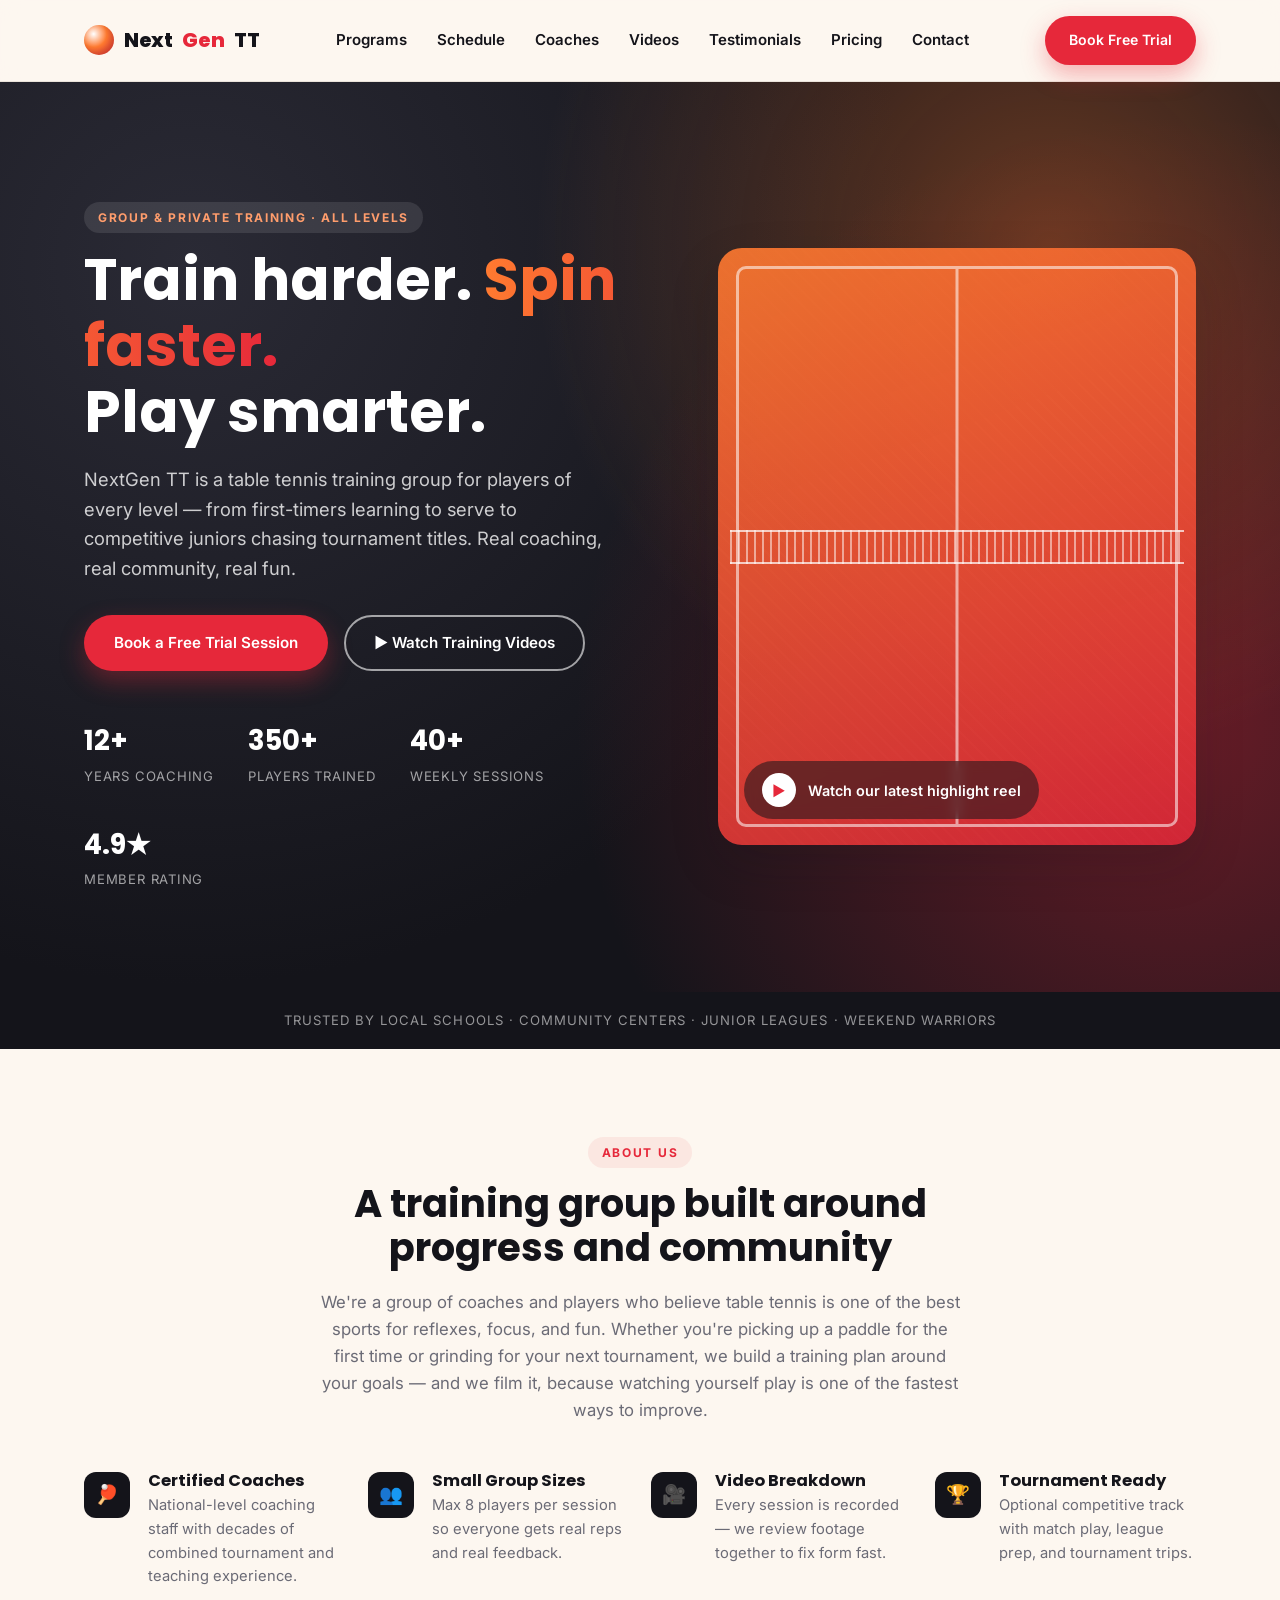
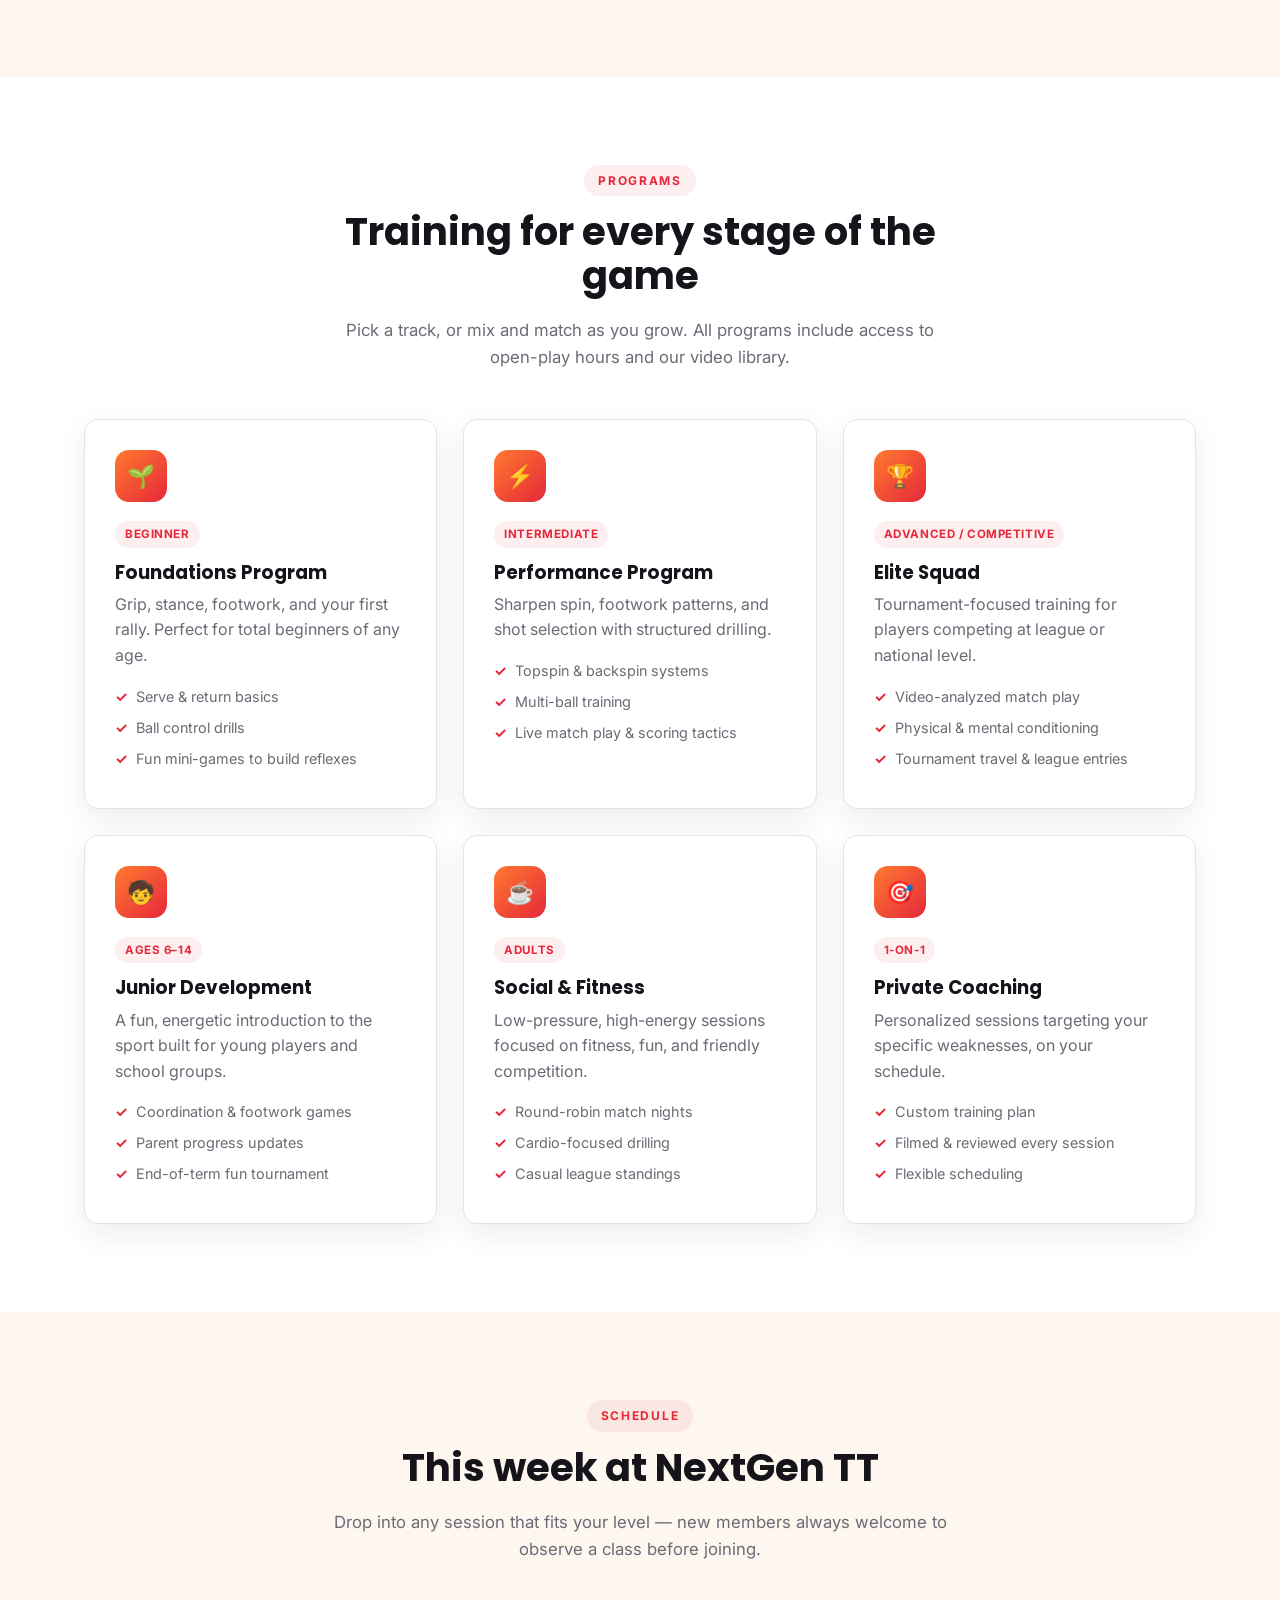
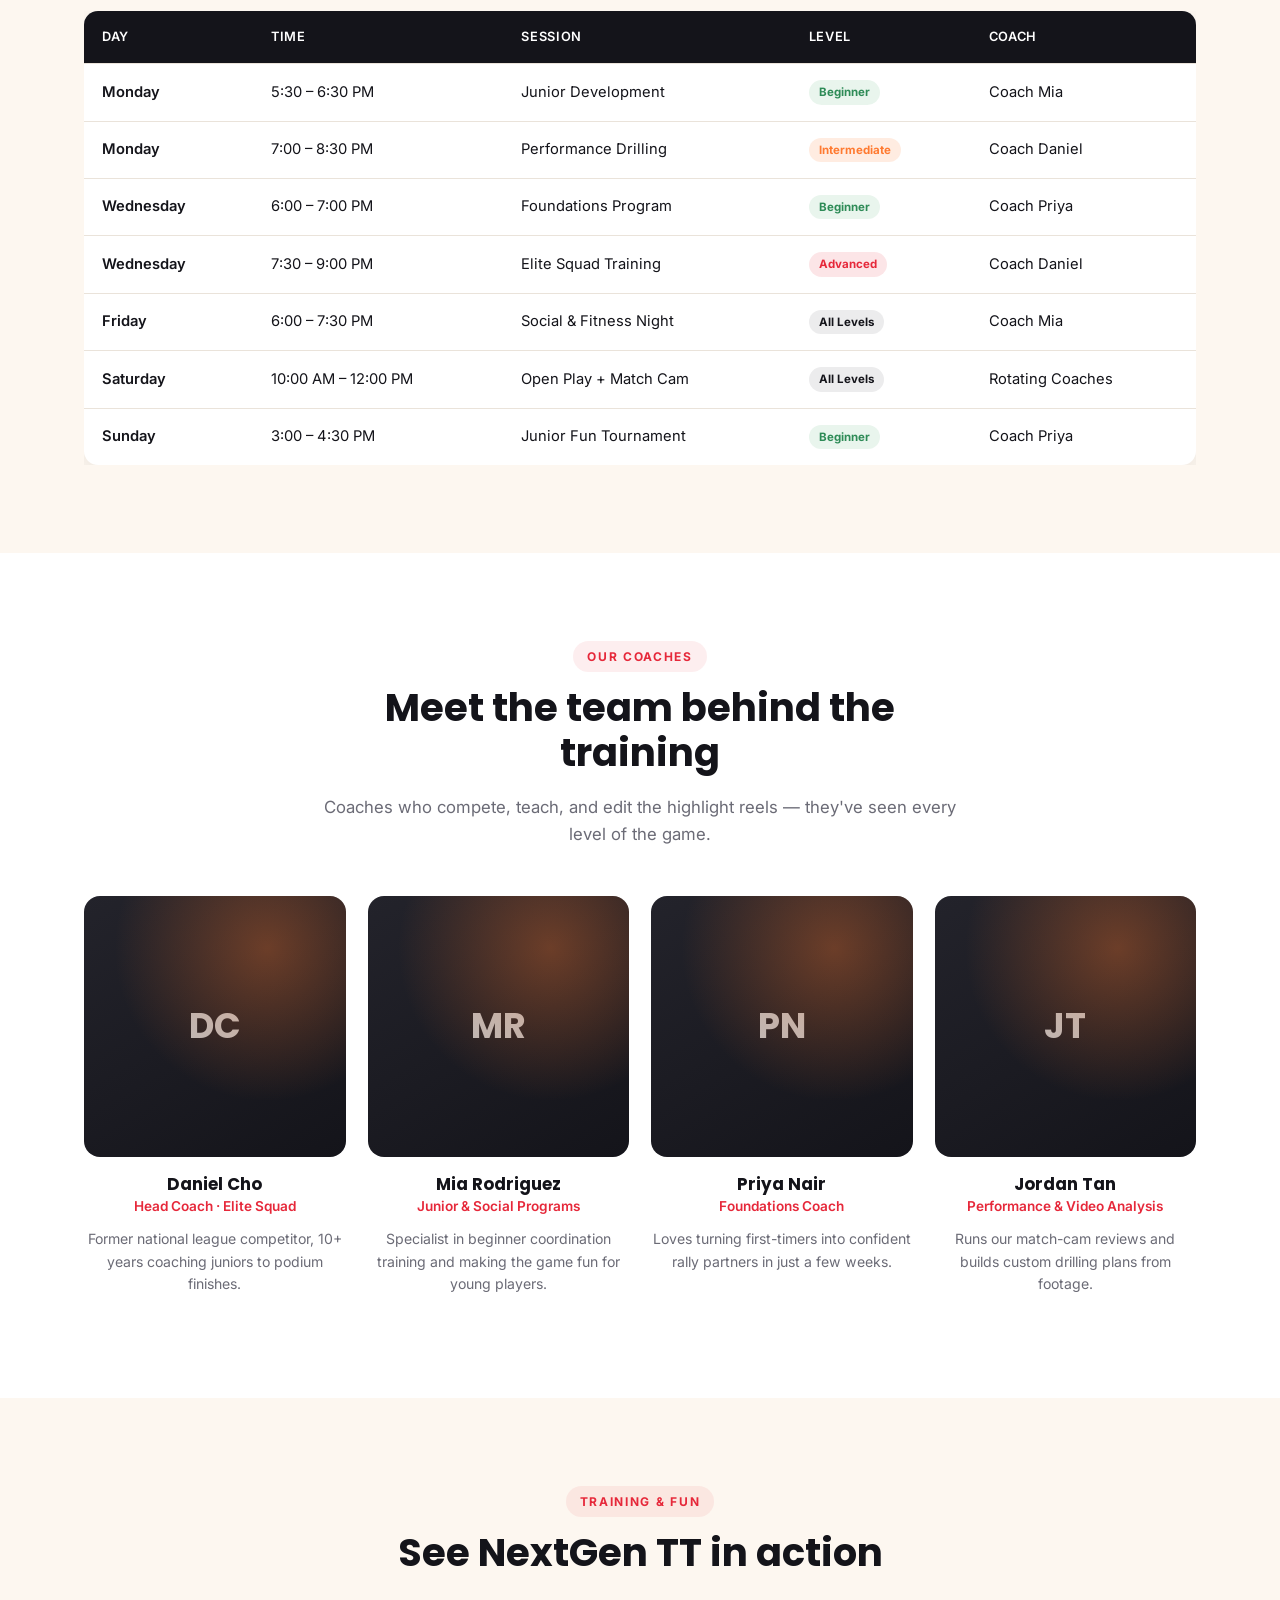
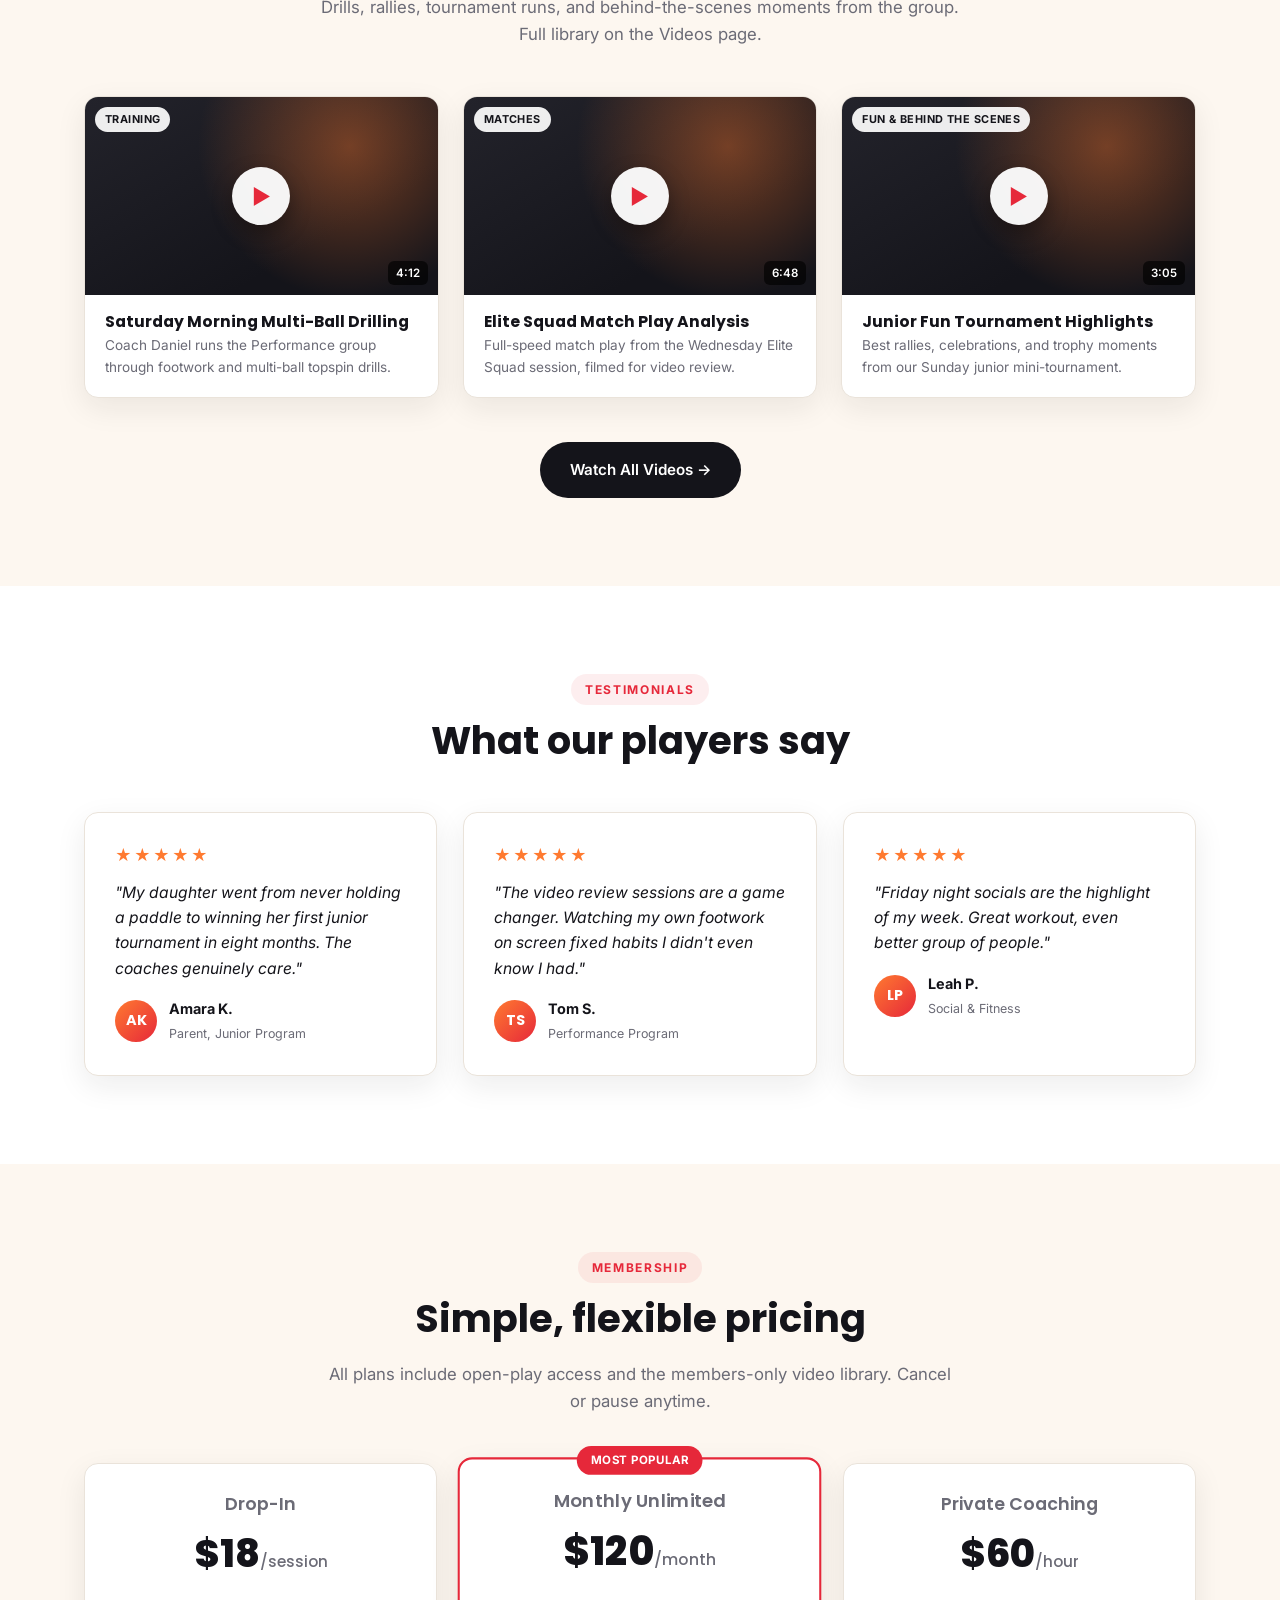
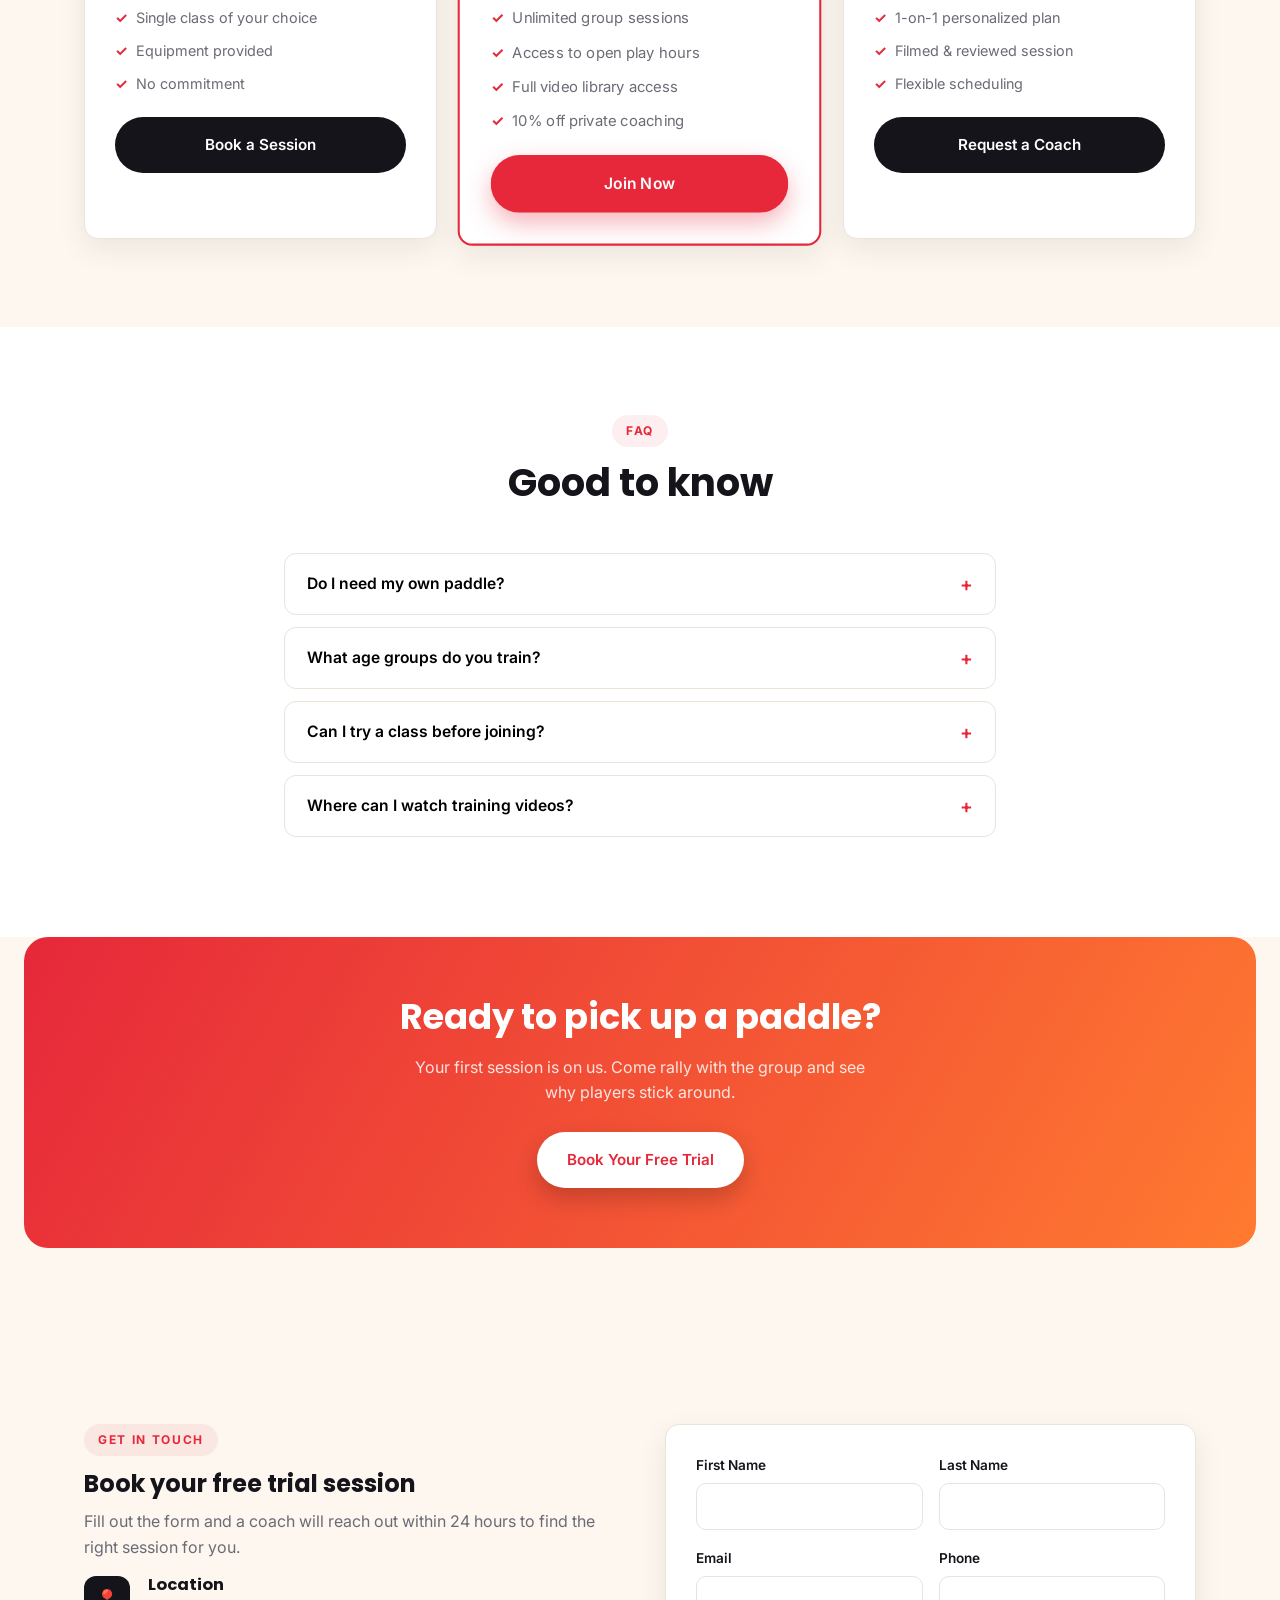
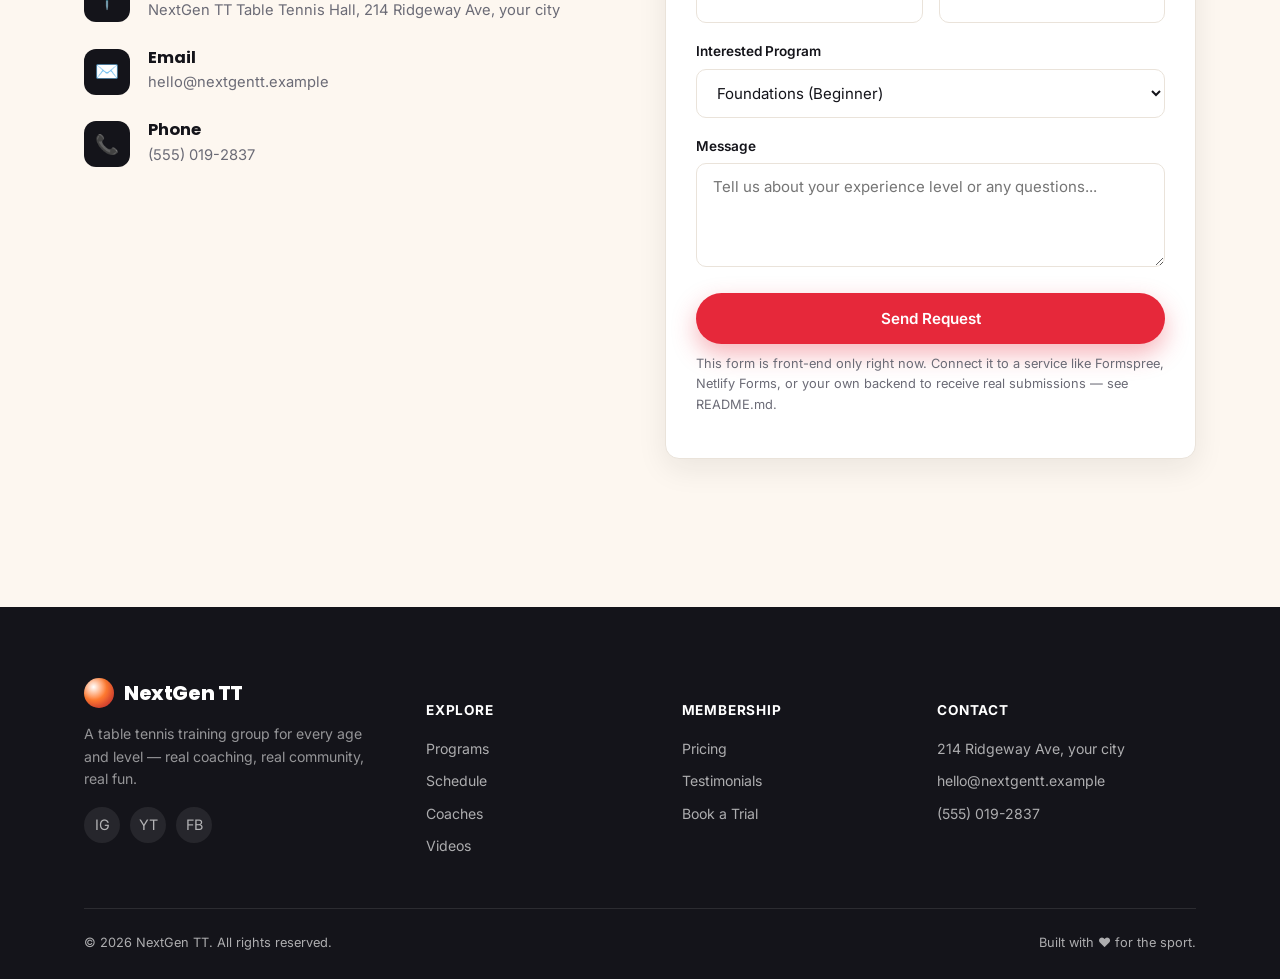
==== index.html @ 1aa83d62 "Rename site to NextGen TT Co-Authored-By: Claude Sonnet 5 <noreply@anthropic.com> Claude-Session: ht" ====
<!DOCTYPE html>
<html lang="en">
<head>
<meta charset="UTF-8">
<meta name="viewport" content="width=device-width, initial-scale=1.0">
<title>NextGen TT — Group Training &amp; Coaching</title>
<meta name="description" content="NextGen TT offers group and private table tennis training for all ages and levels. Watch training highlights, check the schedule, and book a free trial session.">
<link rel="icon" href="data:image/svg+xml,<svg xmlns=%22http://www.w3.org/2000/svg%22 viewBox=%220 0 100 100%22><circle cx=%2250%22 cy=%2250%22 r=%2245%22 fill=%22%23e6283a%22/></svg>">
<link rel="preconnect" href="https://fonts.googleapis.com">
<link href="https://fonts.googleapis.com/css2?family=Inter:wght@400;500;600;700&family=Poppins:wght@600;700;800&display=swap" rel="stylesheet">
<link rel="stylesheet" href="css/style.css">
</head>
<body>

<header class="site-header">
  <nav class="nav">
    <a href="index.html" class="brand"><span class="ball"></span>Next<span class="hl">Gen</span> TT</a>
    <ul class="nav-links" id="navLinks">
      <li><a href="#programs">Programs</a></li>
      <li><a href="#schedule">Schedule</a></li>
      <li><a href="#coaches">Coaches</a></li>
      <li><a href="videos.html">Videos</a></li>
      <li><a href="#testimonials">Testimonials</a></li>
      <li><a href="#pricing">Pricing</a></li>
      <li><a href="#contact">Contact</a></li>
      <li class="mobile-cta"><a href="#contact" class="btn btn-primary btn-block">Book Free Trial</a></li>
    </ul>
    <div class="nav-cta">
      <a href="#contact" class="btn btn-primary">Book Free Trial</a>
      <button class="nav-toggle" id="navToggle" aria-label="Toggle menu">
        <span></span><span></span><span></span>
      </button>
    </div>
  </nav>
</header>

<!-- HERO -->
<section class="hero">
  <div class="container hero-grid">
    <div>
      <span class="eyebrow" style="background:rgba(255,255,255,0.1); color:#ff9d6c;">Group &amp; Private Training · All Levels</span>
      <h1>Train harder. <em>Spin faster.</em><br>Play smarter.</h1>
      <p class="lead">NextGen TT is a table tennis training group for players of every level — from first-timers learning to serve to competitive juniors chasing tournament titles. Real coaching, real community, real fun.</p>
      <div class="hero-actions">
        <a href="#contact" class="btn btn-primary">Book a Free Trial Session</a>
        <a href="videos.html" class="btn btn-outline">▶ Watch Training Videos</a>
      </div>
      <div class="hero-stats">
        <div><strong>12+</strong><span>Years Coaching</span></div>
        <div><strong>350+</strong><span>Players Trained</span></div>
        <div><strong>40+</strong><span>Weekly Sessions</span></div>
        <div><strong>4.9★</strong><span>Member Rating</span></div>
      </div>
    </div>
    <div class="hero-visual">
      <div class="table-lines"></div>
      <div class="net"></div>
      <a href="videos.html" class="play-badge">
        <span class="dot">▶</span> Watch our latest highlight reel
      </a>
    </div>
  </div>
</section>

<div class="strip">Trusted by local schools · community centers · junior leagues · weekend warriors</div>

<!-- ABOUT -->
<section id="about">
  <div class="container">
    <div class="section-head">
      <span class="eyebrow">About Us</span>
      <h2>A training group built around progress and community</h2>
      <p>We're a group of coaches and players who believe table tennis is one of the best sports for reflexes, focus, and fun. Whether you're picking up a paddle for the first time or grinding for your next tournament, we build a training plan around your goals — and we film it, because watching yourself play is one of the fastest ways to improve.</p>
    </div>
    <div class="grid-4">
      <div class="feature">
        <div class="icon">🏓</div>
        <div>
          <h4>Certified Coaches</h4>
          <p>National-level coaching staff with decades of combined tournament and teaching experience.</p>
        </div>
      </div>
      <div class="feature">
        <div class="icon">👥</div>
        <div>
          <h4>Small Group Sizes</h4>
          <p>Max 8 players per session so everyone gets real reps and real feedback.</p>
        </div>
      </div>
      <div class="feature">
        <div class="icon">🎥</div>
        <div>
          <h4>Video Breakdown</h4>
          <p>Every session is recorded — we review footage together to fix form fast.</p>
        </div>
      </div>
      <div class="feature">
        <div class="icon">🏆</div>
        <div>
          <h4>Tournament Ready</h4>
          <p>Optional competitive track with match play, league prep, and tournament trips.</p>
        </div>
      </div>
    </div>
  </div>
</section>

<!-- PROGRAMS -->
<section id="programs" class="section-alt">
  <div class="container">
    <div class="section-head">
      <span class="eyebrow">Programs</span>
      <h2>Training for every stage of the game</h2>
      <p>Pick a track, or mix and match as you grow. All programs include access to open-play hours and our video library.</p>
    </div>
    <div class="grid-3">
      <div class="card program-card">
        <div class="icon">🌱</div>
        <span class="tag">Beginner</span>
        <h3>Foundations Program</h3>
        <p>Grip, stance, footwork, and your first rally. Perfect for total beginners of any age.</p>
        <ul>
          <li>Serve &amp; return basics</li>
          <li>Ball control drills</li>
          <li>Fun mini-games to build reflexes</li>
        </ul>
      </div>
      <div class="card program-card">
        <div class="icon">⚡</div>
        <span class="tag">Intermediate</span>
        <h3>Performance Program</h3>
        <p>Sharpen spin, footwork patterns, and shot selection with structured drilling.</p>
        <ul>
          <li>Topspin &amp; backspin systems</li>
          <li>Multi-ball training</li>
          <li>Live match play &amp; scoring tactics</li>
        </ul>
      </div>
      <div class="card program-card">
        <div class="icon">🏆</div>
        <span class="tag">Advanced / Competitive</span>
        <h3>Elite Squad</h3>
        <p>Tournament-focused training for players competing at league or national level.</p>
        <ul>
          <li>Video-analyzed match play</li>
          <li>Physical &amp; mental conditioning</li>
          <li>Tournament travel &amp; league entries</li>
        </ul>
      </div>
      <div class="card program-card">
        <div class="icon">🧒</div>
        <span class="tag">Ages 6–14</span>
        <h3>Junior Development</h3>
        <p>A fun, energetic introduction to the sport built for young players and school groups.</p>
        <ul>
          <li>Coordination &amp; footwork games</li>
          <li>Parent progress updates</li>
          <li>End-of-term fun tournament</li>
        </ul>
      </div>
      <div class="card program-card">
        <div class="icon">☕</div>
        <span class="tag">Adults</span>
        <h3>Social &amp; Fitness</h3>
        <p>Low-pressure, high-energy sessions focused on fitness, fun, and friendly competition.</p>
        <ul>
          <li>Round-robin match nights</li>
          <li>Cardio-focused drilling</li>
          <li>Casual league standings</li>
        </ul>
      </div>
      <div class="card program-card">
        <div class="icon">🎯</div>
        <span class="tag">1-on-1</span>
        <h3>Private Coaching</h3>
        <p>Personalized sessions targeting your specific weaknesses, on your schedule.</p>
        <ul>
          <li>Custom training plan</li>
          <li>Filmed &amp; reviewed every session</li>
          <li>Flexible scheduling</li>
        </ul>
      </div>
    </div>
  </div>
</section>

<!-- SCHEDULE -->
<section id="schedule">
  <div class="container">
    <div class="section-head">
      <span class="eyebrow">Schedule</span>
      <h2>This week at NextGen TT</h2>
      <p>Drop into any session that fits your level — new members always welcome to observe a class before joining.</p>
    </div>
    <div style="overflow-x:auto;">
      <table class="schedule-table">
        <thead>
          <tr>
            <th>Day</th>
            <th>Time</th>
            <th>Session</th>
            <th>Level</th>
            <th>Coach</th>
          </tr>
        </thead>
        <tbody>
          <tr>
            <td class="level">Monday</td>
            <td>5:30 – 6:30 PM</td>
            <td>Junior Development</td>
            <td><span class="badge beg">Beginner</span></td>
            <td>Coach Mia</td>
          </tr>
          <tr>
            <td class="level">Monday</td>
            <td>7:00 – 8:30 PM</td>
            <td>Performance Drilling</td>
            <td><span class="badge int">Intermediate</span></td>
            <td>Coach Daniel</td>
          </tr>
          <tr>
            <td class="level">Wednesday</td>
            <td>6:00 – 7:00 PM</td>
            <td>Foundations Program</td>
            <td><span class="badge beg">Beginner</span></td>
            <td>Coach Priya</td>
          </tr>
          <tr>
            <td class="level">Wednesday</td>
            <td>7:30 – 9:00 PM</td>
            <td>Elite Squad Training</td>
            <td><span class="badge adv">Advanced</span></td>
            <td>Coach Daniel</td>
          </tr>
          <tr>
            <td class="level">Friday</td>
            <td>6:00 – 7:30 PM</td>
            <td>Social &amp; Fitness Night</td>
            <td><span class="badge all">All Levels</span></td>
            <td>Coach Mia</td>
          </tr>
          <tr>
            <td class="level">Saturday</td>
            <td>10:00 AM – 12:00 PM</td>
            <td>Open Play + Match Cam</td>
            <td><span class="badge all">All Levels</span></td>
            <td>Rotating Coaches</td>
          </tr>
          <tr>
            <td class="level">Sunday</td>
            <td>3:00 – 4:30 PM</td>
            <td>Junior Fun Tournament</td>
            <td><span class="badge beg">Beginner</span></td>
            <td>Coach Priya</td>
          </tr>
        </tbody>
      </table>
    </div>
  </div>
</section>

<!-- COACHES -->
<section id="coaches" class="section-alt">
  <div class="container">
    <div class="section-head">
      <span class="eyebrow">Our Coaches</span>
      <h2>Meet the team behind the training</h2>
      <p>Coaches who compete, teach, and edit the highlight reels — they've seen every level of the game.</p>
    </div>
    <div class="grid-4">
      <div class="coach-card">
        <div class="coach-photo">DC</div>
        <h3>Daniel Cho</h3>
        <span class="coach-role">Head Coach · Elite Squad</span>
        <p>Former national league competitor, 10+ years coaching juniors to podium finishes.</p>
      </div>
      <div class="coach-card">
        <div class="coach-photo">MR</div>
        <h3>Mia Rodriguez</h3>
        <span class="coach-role">Junior &amp; Social Programs</span>
        <p>Specialist in beginner coordination training and making the game fun for young players.</p>
      </div>
      <div class="coach-card">
        <div class="coach-photo">PN</div>
        <h3>Priya Nair</h3>
        <span class="coach-role">Foundations Coach</span>
        <p>Loves turning first-timers into confident rally partners in just a few weeks.</p>
      </div>
      <div class="coach-card">
        <div class="coach-photo">JT</div>
        <h3>Jordan Tan</h3>
        <span class="coach-role">Performance &amp; Video Analysis</span>
        <p>Runs our match-cam reviews and builds custom drilling plans from footage.</p>
      </div>
    </div>
  </div>
</section>

<!-- VIDEO GALLERY PREVIEW -->
<section id="video-preview">
  <div class="container">
    <div class="section-head">
      <span class="eyebrow">Training &amp; Fun</span>
      <h2>See NextGen TT in action</h2>
      <p>Drills, rallies, tournament runs, and behind-the-scenes moments from the group. Full library on the Videos page.</p>
    </div>
    <div class="video-grid" id="previewGrid"></div>
    <div class="section-cta">
      <a href="videos.html" class="btn btn-dark">Watch All Videos →</a>
    </div>
  </div>
</section>

<!-- TESTIMONIALS -->
<section id="testimonials" class="section-alt">
  <div class="container">
    <div class="section-head">
      <span class="eyebrow">Testimonials</span>
      <h2>What our players say</h2>
    </div>
    <div class="grid-3">
      <div class="card testi-card">
        <div class="testi-stars">★★★★★</div>
        <p class="quote">"My daughter went from never holding a paddle to winning her first junior tournament in eight months. The coaches genuinely care."</p>
        <div class="testi-person">
          <div class="testi-avatar">AK</div>
          <div><strong>Amara K.</strong><span>Parent, Junior Program</span></div>
        </div>
      </div>
      <div class="card testi-card">
        <div class="testi-stars">★★★★★</div>
        <p class="quote">"The video review sessions are a game changer. Watching my own footwork on screen fixed habits I didn't even know I had."</p>
        <div class="testi-person">
          <div class="testi-avatar">TS</div>
          <div><strong>Tom S.</strong><span>Performance Program</span></div>
        </div>
      </div>
      <div class="card testi-card">
        <div class="testi-stars">★★★★★</div>
        <p class="quote">"Friday night socials are the highlight of my week. Great workout, even better group of people."</p>
        <div class="testi-person">
          <div class="testi-avatar">LP</div>
          <div><strong>Leah P.</strong><span>Social &amp; Fitness</span></div>
        </div>
      </div>
    </div>
  </div>
</section>

<!-- PRICING -->
<section id="pricing">
  <div class="container">
    <div class="section-head">
      <span class="eyebrow">Membership</span>
      <h2>Simple, flexible pricing</h2>
      <p>All plans include open-play access and the members-only video library. Cancel or pause anytime.</p>
    </div>
    <div class="grid-3">
      <div class="card price-card">
        <h3>Drop-In</h3>
        <div class="price-amount">$18<span>/session</span></div>
        <ul>
          <li>Single class of your choice</li>
          <li>Equipment provided</li>
          <li>No commitment</li>
        </ul>
        <a href="#contact" class="btn btn-dark btn-block">Book a Session</a>
      </div>
      <div class="card price-card featured">
        <h3>Monthly Unlimited</h3>
        <div class="price-amount">$120<span>/month</span></div>
        <ul>
          <li>Unlimited group sessions</li>
          <li>Access to open play hours</li>
          <li>Full video library access</li>
          <li>10% off private coaching</li>
        </ul>
        <a href="#contact" class="btn btn-primary btn-block">Join Now</a>
      </div>
      <div class="card price-card">
        <h3>Private Coaching</h3>
        <div class="price-amount">$60<span>/hour</span></div>
        <ul>
          <li>1-on-1 personalized plan</li>
          <li>Filmed &amp; reviewed session</li>
          <li>Flexible scheduling</li>
        </ul>
        <a href="#contact" class="btn btn-dark btn-block">Request a Coach</a>
      </div>
    </div>
  </div>
</section>

<!-- FAQ -->
<section class="section-alt">
  <div class="container" style="max-width:760px;">
    <div class="section-head">
      <span class="eyebrow">FAQ</span>
      <h2>Good to know</h2>
    </div>
    <div class="faq-item">
      <button class="faq-q">Do I need my own paddle? <span class="plus">+</span></button>
      <div class="faq-a"><p>Nope — we provide club paddles and balls for beginners. Many players eventually pick up their own paddle as they progress, and coaches are happy to help you choose one.</p></div>
    </div>
    <div class="faq-item">
      <button class="faq-q">What age groups do you train? <span class="plus">+</span></button>
      <div class="faq-a"><p>We coach players from age 6 through adult, across separate junior, performance, and social tracks.</p></div>
    </div>
    <div class="faq-item">
      <button class="faq-q">Can I try a class before joining? <span class="plus">+</span></button>
      <div class="faq-a"><p>Yes — every new member gets one free trial session in the program of their choice. Book it through the contact form below.</p></div>
    </div>
    <div class="faq-item">
      <button class="faq-q">Where can I watch training videos? <span class="plus">+</span></button>
      <div class="faq-a"><p>All our training highlights and behind-the-scenes clips live on the <a href="videos.html" style="color:var(--red); font-weight:600;">Videos page</a> — new clips are added after most sessions.</p></div>
    </div>
  </div>
</section>

<!-- CTA BAND -->
<section style="padding-top:0;">
  <div class="cta-band">
    <h2>Ready to pick up a paddle?</h2>
    <p>Your first session is on us. Come rally with the group and see why players stick around.</p>
    <a href="#contact" class="btn" style="background:var(--white); color:var(--red); box-shadow:0 10px 24px rgba(0,0,0,0.2);">Book Your Free Trial</a>
  </div>
</section>

<!-- CONTACT -->
<section id="contact">
  <div class="container contact-wrap">
    <div class="contact-info">
      <span class="eyebrow">Get In Touch</span>
      <h2>Book your free trial session</h2>
      <p>Fill out the form and a coach will reach out within 24 hours to find the right session for you.</p>

      <div class="feature">
        <div class="icon">📍</div>
        <div><h4>Location</h4><p>NextGen TT Table Tennis Hall, 214 Ridgeway Ave, your city</p></div>
      </div>
      <div class="feature">
        <div class="icon">✉️</div>
        <div><h4>Email</h4><p>hello@nextgentt.example</p></div>
      </div>
      <div class="feature">
        <div class="icon">📞</div>
        <div><h4>Phone</h4><p>(555) 019-2837</p></div>
      </div>
    </div>

    <form class="card" id="contactForm">
      <div class="form-row">
        <div class="form-group">
          <label for="fname">First Name</label>
          <input type="text" id="fname" name="fname" required>
        </div>
        <div class="form-group">
          <label for="lname">Last Name</label>
          <input type="text" id="lname" name="lname" required>
        </div>
      </div>
      <div class="form-row">
        <div class="form-group">
          <label for="email">Email</label>
          <input type="email" id="email" name="email" required>
        </div>
        <div class="form-group">
          <label for="phone">Phone</label>
          <input type="tel" id="phone" name="phone">
        </div>
      </div>
      <div class="form-group">
        <label for="program">Interested Program</label>
        <select id="program" name="program">
          <option>Foundations (Beginner)</option>
          <option>Performance (Intermediate)</option>
          <option>Elite Squad (Advanced)</option>
          <option>Junior Development</option>
          <option>Social &amp; Fitness</option>
          <option>Private Coaching</option>
        </select>
      </div>
      <div class="form-group">
        <label for="message">Message</label>
        <textarea id="message" name="message" rows="4" placeholder="Tell us about your experience level or any questions..."></textarea>
      </div>
      <button type="submit" class="btn btn-primary btn-block">Send Request</button>
      <p id="formStatus">Thanks! We've received your request and a coach will be in touch within 24 hours.</p>
      <p class="form-note">This form is front-end only right now. Connect it to a service like Formspree, Netlify Forms, or your own backend to receive real submissions — see README.md.</p>
    </form>
  </div>
</section>

<footer class="site-footer">
  <div class="container">
    <div class="footer-grid">
      <div>
        <a href="index.html" class="brand"><span class="ball"></span>NextGen TT</a>
        <p>A table tennis training group for every age and level — real coaching, real community, real fun.</p>
        <div class="footer-social">
          <a href="#" aria-label="Instagram">IG</a>
          <a href="#" aria-label="YouTube">YT</a>
          <a href="#" aria-label="Facebook">FB</a>
        </div>
      </div>
      <div class="footer-col">
        <h5>Explore</h5>
        <ul>
          <li><a href="#programs">Programs</a></li>
          <li><a href="#schedule">Schedule</a></li>
          <li><a href="#coaches">Coaches</a></li>
          <li><a href="videos.html">Videos</a></li>
        </ul>
      </div>
      <div class="footer-col">
        <h5>Membership</h5>
        <ul>
          <li><a href="#pricing">Pricing</a></li>
          <li><a href="#testimonials">Testimonials</a></li>
          <li><a href="#contact">Book a Trial</a></li>
        </ul>
      </div>
      <div class="footer-col">
        <h5>Contact</h5>
        <ul>
          <li>214 Ridgeway Ave, your city</li>
          <li>hello@nextgentt.example</li>
          <li>(555) 019-2837</li>
        </ul>
      </div>
    </div>
    <div class="footer-bottom">
      <span>© <span id="year"></span> NextGen TT. All rights reserved.</span>
      <span>Built with ♥ for the sport.</span>
    </div>
  </div>
</footer>

<!-- Lightbox -->
<div class="lightbox" id="lightbox">
  <div class="lightbox-inner">
    <div class="lightbox-frame" id="lightboxFrame"></div>
    <div class="lightbox-caption">
      <button class="lightbox-close" id="lightboxClose">✕</button>
      <h4 id="lightboxTitle"></h4>
      <p id="lightboxDesc"></p>
    </div>
  </div>
</div>

<script src="js/videos-data.js"></script>
<script src="js/main.js"></script>
</body>
</html>
---- css/style.css ----
/* =========================================================
   NextGen TT — stylesheet
   Color system:
     --red     : primary brand / paddle red
     --black   : ink / headings / footer
     --orange  : accent / ball orange
     --cream   : soft background
========================================================= */

:root {
  --red: #e6283a;
  --red-dark: #b81c2b;
  --black: #14141a;
  --charcoal: #23232b;
  --orange: #ff7a30;
  --cream: #fdf7f0;
  --gray: #6b6b76;
  --line: #eae3da;
  --white: #ffffff;

  --radius: 14px;
  --shadow: 0 10px 30px rgba(20, 20, 26, 0.08);
  --shadow-lg: 0 20px 50px rgba(20, 20, 26, 0.16);

  --container: 1160px;
  --transition: 0.25s ease;
}

* { box-sizing: border-box; }
html { scroll-behavior: smooth; }

body {
  margin: 0;
  font-family: 'Inter', -apple-system, BlinkMacSystemFont, 'Segoe UI', sans-serif;
  color: var(--black);
  background: var(--cream);
  line-height: 1.6;
  -webkit-font-smoothing: antialiased;
}

h1, h2, h3, h4 {
  font-family: 'Poppins', 'Inter', sans-serif;
  font-weight: 700;
  line-height: 1.15;
  margin: 0 0 0.5em;
}

p { margin: 0 0 1em; color: var(--gray); }
a { color: inherit; text-decoration: none; }
img { max-width: 100%; display: block; }
ul { list-style: none; margin: 0; padding: 0; }
button { font-family: inherit; cursor: pointer; }

.container {
  width: 100%;
  max-width: var(--container);
  margin: 0 auto;
  padding: 0 24px;
}

.eyebrow {
  display: inline-block;
  font-size: 0.75rem;
  font-weight: 700;
  letter-spacing: 0.14em;
  text-transform: uppercase;
  color: var(--red);
  background: rgba(230, 40, 58, 0.08);
  padding: 6px 14px;
  border-radius: 999px;
  margin-bottom: 14px;
}

.section-head {
  max-width: 640px;
  margin: 0 auto 48px;
  text-align: center;
}
.section-head h2 { font-size: clamp(1.7rem, 3vw, 2.4rem); }
.section-head p { font-size: 1.05rem; }

section { padding: 88px 0; }
.section-alt { background: var(--white); }

/* ---------- Buttons ---------- */
.btn {
  display: inline-flex;
  align-items: center;
  justify-content: center;
  gap: 8px;
  padding: 14px 28px;
  border-radius: 999px;
  font-weight: 600;
  font-size: 0.95rem;
  border: 2px solid transparent;
  transition: transform var(--transition), box-shadow var(--transition), background var(--transition), color var(--transition);
  white-space: nowrap;
}
.btn:active { transform: translateY(1px); }

.btn-primary {
  background: var(--red);
  color: var(--white);
  box-shadow: 0 10px 24px rgba(230, 40, 58, 0.35);
}
.btn-primary:hover { background: var(--red-dark); transform: translateY(-2px); box-shadow: 0 14px 30px rgba(230, 40, 58, 0.4); }

.btn-outline {
  background: transparent;
  border-color: rgba(255,255,255,0.6);
  color: var(--white);
}
.btn-outline:hover { background: rgba(255,255,255,0.12); transform: translateY(-2px); }

.btn-dark {
  background: var(--black);
  color: var(--white);
}
.btn-dark:hover { background: var(--charcoal); transform: translateY(-2px); }

.btn-block { width: 100%; }

/* ---------- Header / Nav ---------- */
.site-header {
  position: sticky;
  top: 0;
  z-index: 500;
  background: rgba(253, 247, 240, 0.9);
  backdrop-filter: blur(10px);
  border-bottom: 1px solid var(--line);
}

.nav {
  display: flex;
  align-items: center;
  justify-content: space-between;
  padding: 16px 24px;
  max-width: var(--container);
  margin: 0 auto;
}

.brand {
  display: flex;
  align-items: center;
  gap: 10px;
  font-family: 'Poppins', sans-serif;
  font-weight: 800;
  font-size: 1.25rem;
  letter-spacing: -0.02em;
}
.brand .ball {
  width: 30px; height: 30px;
  border-radius: 50%;
  background: radial-gradient(circle at 32% 30%, #fff 0%, var(--orange) 45%, var(--red) 100%);
  box-shadow: inset -3px -3px 6px rgba(0,0,0,0.15);
  flex-shrink: 0;
}
.brand span.hl { color: var(--red); }

.nav-links {
  display: flex;
  align-items: center;
  gap: 30px;
}
.nav-links a {
  font-weight: 600;
  font-size: 0.94rem;
  color: var(--black);
  position: relative;
  padding: 4px 0;
}
.nav-links a.active,
.nav-links a:hover { color: var(--red); }

.nav-cta { display: flex; align-items: center; gap: 14px; }
.nav-cta .btn { padding: 11px 22px; font-size: 0.88rem; }

.nav-toggle {
  display: none;
  background: none;
  border: none;
  flex-direction: column;
  gap: 5px;
  padding: 6px;
}
.nav-toggle span {
  width: 24px; height: 2px; background: var(--black); border-radius: 2px;
}

.nav-links .mobile-cta { display: none; }

/* ---------- Hero ---------- */
.hero {
  position: relative;
  overflow: hidden;
  background: radial-gradient(circle at 15% 20%, #2a2a35 0%, var(--black) 55%);
  color: var(--white);
  padding: 120px 0 100px;
}
.hero::before {
  content: "";
  position: absolute;
  inset: 0;
  background-image:
    radial-gradient(circle at 82% 18%, rgba(255,122,48,0.35), transparent 40%),
    radial-gradient(circle at 92% 70%, rgba(230,40,58,0.4), transparent 45%);
  pointer-events: none;
}
.hero-grid {
  position: relative;
  display: grid;
  grid-template-columns: 1.1fr 0.9fr;
  gap: 50px;
  align-items: center;
}
.hero h1 {
  font-size: clamp(2.4rem, 5vw, 3.6rem);
  margin-bottom: 20px;
}
.hero h1 em {
  font-style: normal;
  background: linear-gradient(90deg, var(--orange), var(--red));
  -webkit-background-clip: text;
  background-clip: text;
  color: transparent;
}
.hero p.lead {
  font-size: 1.15rem;
  color: rgba(255,255,255,0.78);
  max-width: 520px;
}
.hero-actions {
  display: flex;
  gap: 16px;
  margin-top: 32px;
  flex-wrap: wrap;
}
.hero-stats {
  display: flex;
  gap: 34px;
  margin-top: 48px;
  flex-wrap: wrap;
}
.hero-stats div strong {
  display: block;
  font-family: 'Poppins', sans-serif;
  font-size: 1.7rem;
  color: var(--white);
}
.hero-stats div span {
  font-size: 0.82rem;
  color: rgba(255,255,255,0.6);
  text-transform: uppercase;
  letter-spacing: 0.06em;
}

.hero-visual {
  position: relative;
  aspect-ratio: 4/5;
  border-radius: 24px;
  background:
    linear-gradient(160deg, rgba(255,122,48,0.9), rgba(230,40,58,0.85)),
    repeating-linear-gradient(45deg, rgba(255,255,255,0.05) 0 2px, transparent 2px 10px);
  box-shadow: var(--shadow-lg);
  display: flex;
  align-items: flex-end;
  padding: 26px;
  overflow: hidden;
}
.hero-visual .table-lines {
  position: absolute; inset: 18px;
  border: 3px solid rgba(255,255,255,0.55);
  border-radius: 10px;
}
.hero-visual .table-lines::after {
  content: "";
  position: absolute; left: 50%; top: 0; bottom: 0;
  width: 3px; background: rgba(255,255,255,0.55); transform: translateX(-50%);
}
.hero-visual .net {
  position: absolute; left: 12px; right: 12px; top: 50%;
  height: 34px; transform: translateY(-50%);
  background: repeating-linear-gradient(90deg, rgba(255,255,255,0.5) 0 2px, transparent 2px 8px);
  border-top: 2px solid rgba(255,255,255,0.7);
  border-bottom: 2px solid rgba(255,255,255,0.7);
}
.hero-visual .play-badge {
  position: relative;
  z-index: 2;
  display: flex;
  align-items: center;
  gap: 12px;
  background: rgba(20,20,26,0.55);
  backdrop-filter: blur(6px);
  padding: 12px 18px;
  border-radius: 999px;
  color: var(--white);
  font-weight: 600;
  font-size: 0.9rem;
}
.hero-visual .play-badge .dot {
  width: 34px; height: 34px; border-radius: 50%;
  background: var(--white); color: var(--red);
  display: flex; align-items: center; justify-content: center;
  flex-shrink: 0;
}

/* ---------- Marquee / logos strip ---------- */
.strip {
  background: var(--black);
  color: rgba(255,255,255,0.55);
  padding: 18px 0;
  font-size: 0.82rem;
  letter-spacing: 0.08em;
  text-transform: uppercase;
  text-align: center;
}

/* ---------- Cards grid (Programs) ---------- */
.grid-3 {
  display: grid;
  grid-template-columns: repeat(3, 1fr);
  gap: 26px;
}
.grid-2 {
  display: grid;
  grid-template-columns: repeat(2, 1fr);
  gap: 26px;
}
.grid-4 {
  display: grid;
  grid-template-columns: repeat(4, 1fr);
  gap: 22px;
}

.card {
  background: var(--white);
  border-radius: var(--radius);
  padding: 30px;
  box-shadow: var(--shadow);
  border: 1px solid var(--line);
  transition: transform var(--transition), box-shadow var(--transition);
}
.card:hover { transform: translateY(-6px); box-shadow: var(--shadow-lg); }

.program-card .icon {
  width: 52px; height: 52px;
  border-radius: 14px;
  background: linear-gradient(135deg, var(--orange), var(--red));
  display: flex; align-items: center; justify-content: center;
  color: var(--white);
  margin-bottom: 18px;
  font-size: 1.4rem;
}
.program-card h3 { font-size: 1.15rem; }
.program-card .tag {
  display: inline-block;
  font-size: 0.72rem;
  font-weight: 700;
  color: var(--red);
  background: rgba(230,40,58,0.08);
  padding: 4px 10px;
  border-radius: 999px;
  margin-bottom: 14px;
  text-transform: uppercase;
  letter-spacing: 0.05em;
}
.program-card ul { margin-top: 14px; }
.program-card li {
  display: flex; align-items: flex-start; gap: 8px;
  font-size: 0.9rem; color: var(--gray); margin-bottom: 8px;
}
.program-card li::before { content: "\2713"; color: var(--red); font-weight: 700; }

/* ---------- Features ---------- */
.feature {
  display: flex;
  gap: 18px;
  align-items: flex-start;
}
.feature .icon {
  width: 46px; height: 46px; flex-shrink: 0;
  border-radius: 12px;
  background: var(--black);
  color: var(--orange);
  display: flex; align-items: center; justify-content: center;
  font-size: 1.2rem;
}
.feature h4 { font-size: 1.02rem; margin-bottom: 4px; }
.feature p { font-size: 0.92rem; margin-bottom: 0; }

/* ---------- Schedule ---------- */
.schedule-table {
  width: 100%;
  border-collapse: collapse;
  background: var(--white);
  border-radius: var(--radius);
  overflow: hidden;
  box-shadow: var(--shadow);
}
.schedule-table th, .schedule-table td {
  padding: 16px 18px;
  text-align: left;
  border-bottom: 1px solid var(--line);
  font-size: 0.92rem;
}
.schedule-table th {
  background: var(--black);
  color: var(--white);
  font-weight: 600;
  font-size: 0.8rem;
  text-transform: uppercase;
  letter-spacing: 0.05em;
}
.schedule-table tr:last-child td { border-bottom: none; }
.schedule-table td.level {
  font-weight: 600;
}
.badge {
  display: inline-block;
  font-size: 0.72rem;
  font-weight: 700;
  padding: 3px 10px;
  border-radius: 999px;
}
.badge.beg { background: rgba(76,175,110,0.12); color: #2e8b57; }
.badge.int { background: rgba(255,122,48,0.14); color: var(--orange); }
.badge.adv { background: rgba(230,40,58,0.12); color: var(--red); }
.badge.all { background: rgba(20,20,26,0.08); color: var(--black); }

/* ---------- Coaches ---------- */
.coach-card { text-align: center; }
.coach-photo {
  width: 100%;
  aspect-ratio: 1;
  border-radius: 16px;
  margin-bottom: 18px;
  background: linear-gradient(150deg, var(--charcoal), var(--black));
  display: flex; align-items: center; justify-content: center;
  color: rgba(255,255,255,0.7);
  font-family: 'Poppins', sans-serif;
  font-size: 2.2rem;
  font-weight: 700;
  position: relative;
  overflow: hidden;
}
.coach-photo::after {
  content: "";
  position: absolute; inset: 0;
  background: radial-gradient(circle at 70% 20%, rgba(255,122,48,0.35), transparent 55%);
}
.coach-card h3 { font-size: 1.05rem; margin-bottom: 2px; }
.coach-role { color: var(--red); font-weight: 600; font-size: 0.85rem; margin-bottom: 10px; display: block; }
.coach-card p { font-size: 0.88rem; }

/* ---------- Video Gallery ---------- */
.video-tabs {
  display: flex;
  justify-content: center;
  gap: 10px;
  flex-wrap: wrap;
  margin-bottom: 40px;
}
.video-tab {
  padding: 10px 22px;
  border-radius: 999px;
  background: var(--white);
  border: 1px solid var(--line);
  font-weight: 600;
  font-size: 0.88rem;
  color: var(--gray);
  transition: all var(--transition);
}
.video-tab.active, .video-tab:hover {
  background: var(--black);
  color: var(--white);
  border-color: var(--black);
}

.video-grid {
  display: grid;
  grid-template-columns: repeat(3, 1fr);
  gap: 24px;
}
.video-card {
  background: var(--white);
  border-radius: var(--radius);
  overflow: hidden;
  box-shadow: var(--shadow);
  border: 1px solid var(--line);
  cursor: pointer;
  transition: transform var(--transition), box-shadow var(--transition);
}
.video-card:hover { transform: translateY(-6px); box-shadow: var(--shadow-lg); }
.video-thumb {
  position: relative;
  aspect-ratio: 16/9;
  background: linear-gradient(150deg, var(--charcoal) 0%, var(--black) 70%);
  display: flex; align-items: center; justify-content: center;
  overflow: hidden;
}
.video-thumb img { width: 100%; height: 100%; object-fit: cover; position: absolute; inset: 0; }
.video-thumb::before {
  content: "";
  position: absolute; inset: 0;
  background: radial-gradient(circle at 75% 25%, rgba(255,122,48,0.4), transparent 50%);
}
.play-btn {
  position: relative; z-index: 2;
  width: 58px; height: 58px;
  border-radius: 50%;
  background: rgba(255,255,255,0.95);
  color: var(--red);
  display: flex; align-items: center; justify-content: center;
  font-size: 1.3rem;
  box-shadow: 0 8px 20px rgba(0,0,0,0.35);
  transition: transform var(--transition);
}
.video-card:hover .play-btn { transform: scale(1.1); }
.video-duration {
  position: absolute; bottom: 10px; right: 10px; z-index: 2;
  background: rgba(0,0,0,0.65);
  color: var(--white);
  font-size: 0.72rem;
  font-weight: 600;
  padding: 3px 8px;
  border-radius: 6px;
}
.video-cat {
  position: absolute; top: 10px; left: 10px; z-index: 2;
  font-size: 0.68rem;
  font-weight: 700;
  text-transform: uppercase;
  letter-spacing: 0.04em;
  padding: 4px 10px;
  border-radius: 999px;
  background: rgba(255,255,255,0.92);
  color: var(--black);
}
.video-info { padding: 18px 20px; }
.video-info h4 { font-size: 0.98rem; margin-bottom: 4px; }
.video-info p { font-size: 0.85rem; margin-bottom: 0; }

.section-cta { text-align: center; margin-top: 44px; }

/* Lightbox */
.lightbox {
  position: fixed; inset: 0; z-index: 1000;
  background: rgba(10,10,14,0.9);
  display: none;
  align-items: center;
  justify-content: center;
  padding: 24px;
}
.lightbox.open { display: flex; }
.lightbox-inner {
  width: 100%;
  max-width: 900px;
}
.lightbox-frame {
  position: relative;
  width: 100%;
  aspect-ratio: 16/9;
  background: var(--black);
  border-radius: 12px;
  overflow: hidden;
}
.lightbox-frame iframe, .lightbox-frame video {
  width: 100%; height: 100%; border: 0; display: block;
}
.lightbox-caption { color: var(--white); padding: 16px 4px; text-align: center; }
.lightbox-caption h4 { margin-bottom: 4px; }
.lightbox-caption p { color: rgba(255,255,255,0.65); margin-bottom: 0; }
.lightbox-close {
  position: absolute; top: -46px; right: 0;
  background: rgba(255,255,255,0.12);
  color: var(--white);
  border: none;
  width: 38px; height: 38px;
  border-radius: 50%;
  font-size: 1.1rem;
}

/* ---------- Testimonials ---------- */
.testi-card {
  background: var(--white);
  border-radius: var(--radius);
  padding: 30px;
  border: 1px solid var(--line);
  box-shadow: var(--shadow);
}
.testi-stars { color: var(--orange); letter-spacing: 2px; margin-bottom: 12px; }
.testi-card p.quote { color: var(--black); font-size: 0.98rem; font-style: italic; }
.testi-person { display: flex; align-items: center; gap: 12px; margin-top: 16px; }
.testi-avatar {
  width: 42px; height: 42px; border-radius: 50%;
  background: linear-gradient(135deg, var(--orange), var(--red));
  color: var(--white); font-weight: 700; font-family: 'Poppins', sans-serif;
  display: flex; align-items: center; justify-content: center; font-size: 0.9rem;
}
.testi-person strong { display: block; font-size: 0.9rem; }
.testi-person span { font-size: 0.78rem; color: var(--gray); }

/* ---------- Pricing ---------- */
.price-card { text-align: center; position: relative; }
.price-card.featured {
  border: 2px solid var(--red);
  transform: scale(1.03);
}
.price-card.featured::before {
  content: "Most Popular";
  position: absolute; top: -13px; left: 50%; transform: translateX(-50%);
  background: var(--red); color: var(--white);
  font-size: 0.7rem; font-weight: 700; letter-spacing: 0.05em;
  padding: 5px 14px; border-radius: 999px;
  text-transform: uppercase;
}
.price-card h3 { font-size: 1.1rem; color: var(--gray); font-weight: 600; }
.price-amount {
  font-family: 'Poppins', sans-serif;
  font-size: 2.4rem; font-weight: 800; margin: 6px 0 4px;
}
.price-amount span { font-size: 0.95rem; font-weight: 500; color: var(--gray); }
.price-card ul { text-align: left; margin: 22px 0; }
.price-card li {
  display: flex; gap: 8px; align-items: flex-start;
  font-size: 0.9rem; color: var(--gray); margin-bottom: 10px;
}
.price-card li::before { content: "\2713"; color: var(--red); font-weight: 700; }

/* ---------- FAQ ---------- */
.faq-item {
  background: var(--white);
  border: 1px solid var(--line);
  border-radius: 12px;
  margin-bottom: 12px;
  overflow: hidden;
}
.faq-q {
  width: 100%;
  display: flex;
  justify-content: space-between;
  align-items: center;
  padding: 18px 22px;
  background: none;
  border: none;
  font-weight: 600;
  font-size: 0.98rem;
  text-align: left;
}
.faq-q .plus { transition: transform var(--transition); color: var(--red); font-size: 1.2rem; }
.faq-item.open .faq-q .plus { transform: rotate(45deg); }
.faq-a {
  max-height: 0;
  overflow: hidden;
  transition: max-height var(--transition);
  padding: 0 22px;
}
.faq-item.open .faq-a { max-height: 220px; padding-bottom: 20px; }
.faq-a p { margin-bottom: 0; font-size: 0.9rem; }

/* ---------- Contact ---------- */
.contact-wrap {
  display: grid;
  grid-template-columns: 1fr 1fr;
  gap: 50px;
  align-items: start;
}
.contact-info .feature { margin-bottom: 26px; }
.form-group { margin-bottom: 18px; }
.form-group label {
  display: block; font-size: 0.85rem; font-weight: 600; margin-bottom: 6px;
}
.form-group input, .form-group select, .form-group textarea {
  width: 100%;
  padding: 13px 16px;
  border-radius: 10px;
  border: 1px solid var(--line);
  background: var(--white);
  font-family: inherit;
  font-size: 0.94rem;
  color: var(--black);
}
.form-group input:focus, .form-group select:focus, .form-group textarea:focus {
  outline: none;
  border-color: var(--red);
  box-shadow: 0 0 0 3px rgba(230,40,58,0.12);
}
.form-row { display: grid; grid-template-columns: 1fr 1fr; gap: 16px; }
.form-note { font-size: 0.8rem; color: var(--gray); margin-top: 10px; }
#formStatus { font-size: 0.9rem; font-weight: 600; margin-top: 12px; display: none; }
#formStatus.show { display: block; color: #2e8b57; }

/* ---------- CTA band ---------- */
.cta-band {
  background: linear-gradient(120deg, var(--red), var(--orange));
  color: var(--white);
  text-align: center;
  border-radius: 24px;
  padding: 60px 40px;
  margin: 0 24px;
}
.cta-band h2 { font-size: clamp(1.6rem, 3vw, 2.2rem); }
.cta-band p { color: rgba(255,255,255,0.85); max-width: 480px; margin-left: auto; margin-right: auto; }
.cta-band .btn { margin-top: 10px; }

/* ---------- Footer ---------- */
.site-footer {
  background: var(--black);
  color: rgba(255,255,255,0.65);
  padding: 70px 0 26px;
  margin-top: 60px;
}
.footer-grid {
  display: grid;
  grid-template-columns: 1.4fr 1fr 1fr 1.2fr;
  gap: 40px;
  padding-bottom: 40px;
  border-bottom: 1px solid rgba(255,255,255,0.1);
}
.footer-grid .brand { color: var(--white); margin-bottom: 14px; }
.footer-grid p { font-size: 0.88rem; color: rgba(255,255,255,0.55); }
.footer-col h5 {
  color: var(--white); font-size: 0.85rem; text-transform: uppercase;
  letter-spacing: 0.06em; margin-bottom: 16px;
}
.footer-col li { margin-bottom: 10px; font-size: 0.88rem; }
.footer-col a:hover { color: var(--orange); }
.footer-social { display: flex; gap: 10px; margin-top: 16px; }
.footer-social a {
  width: 36px; height: 36px; border-radius: 50%;
  background: rgba(255,255,255,0.08);
  display: flex; align-items: center; justify-content: center;
  font-size: 0.9rem;
}
.footer-social a:hover { background: var(--red); }
.footer-bottom {
  display: flex; justify-content: space-between; align-items: center;
  padding-top: 24px; font-size: 0.8rem; flex-wrap: wrap; gap: 10px;
}

/* ---------- Responsive ---------- */
@media (max-width: 980px) {
  .hero-grid { grid-template-columns: 1fr; }
  .hero-visual { max-width: 420px; margin: 0 auto; }
  .grid-3, .grid-4 { grid-template-columns: repeat(2, 1fr); }
  .contact-wrap { grid-template-columns: 1fr; }
  .footer-grid { grid-template-columns: 1fr 1fr; }
  .video-grid { grid-template-columns: repeat(2, 1fr); }
}

@media (max-width: 720px) {
  .nav-links { display: none; }
  .nav-cta .btn-primary { display: none; }
  .nav-toggle { display: flex; }
  .nav-links.open {
    display: flex;
    position: absolute;
    top: 100%; left: 0; right: 0;
    background: var(--cream);
    flex-direction: column;
    padding: 20px 24px;
    gap: 18px;
    border-bottom: 1px solid var(--line);
  }
  .nav-links .mobile-cta { display: block; margin-top: 4px; }
  .grid-3, .grid-4, .grid-2 { grid-template-columns: 1fr; }
  .video-grid { grid-template-columns: 1fr; }
  .footer-grid { grid-template-columns: 1fr; }
  .hero { padding: 90px 0 70px; }
  section { padding: 64px 0; }
  .form-row { grid-template-columns: 1fr; }
  .cta-band { margin: 0 16px; padding: 44px 24px; }
}
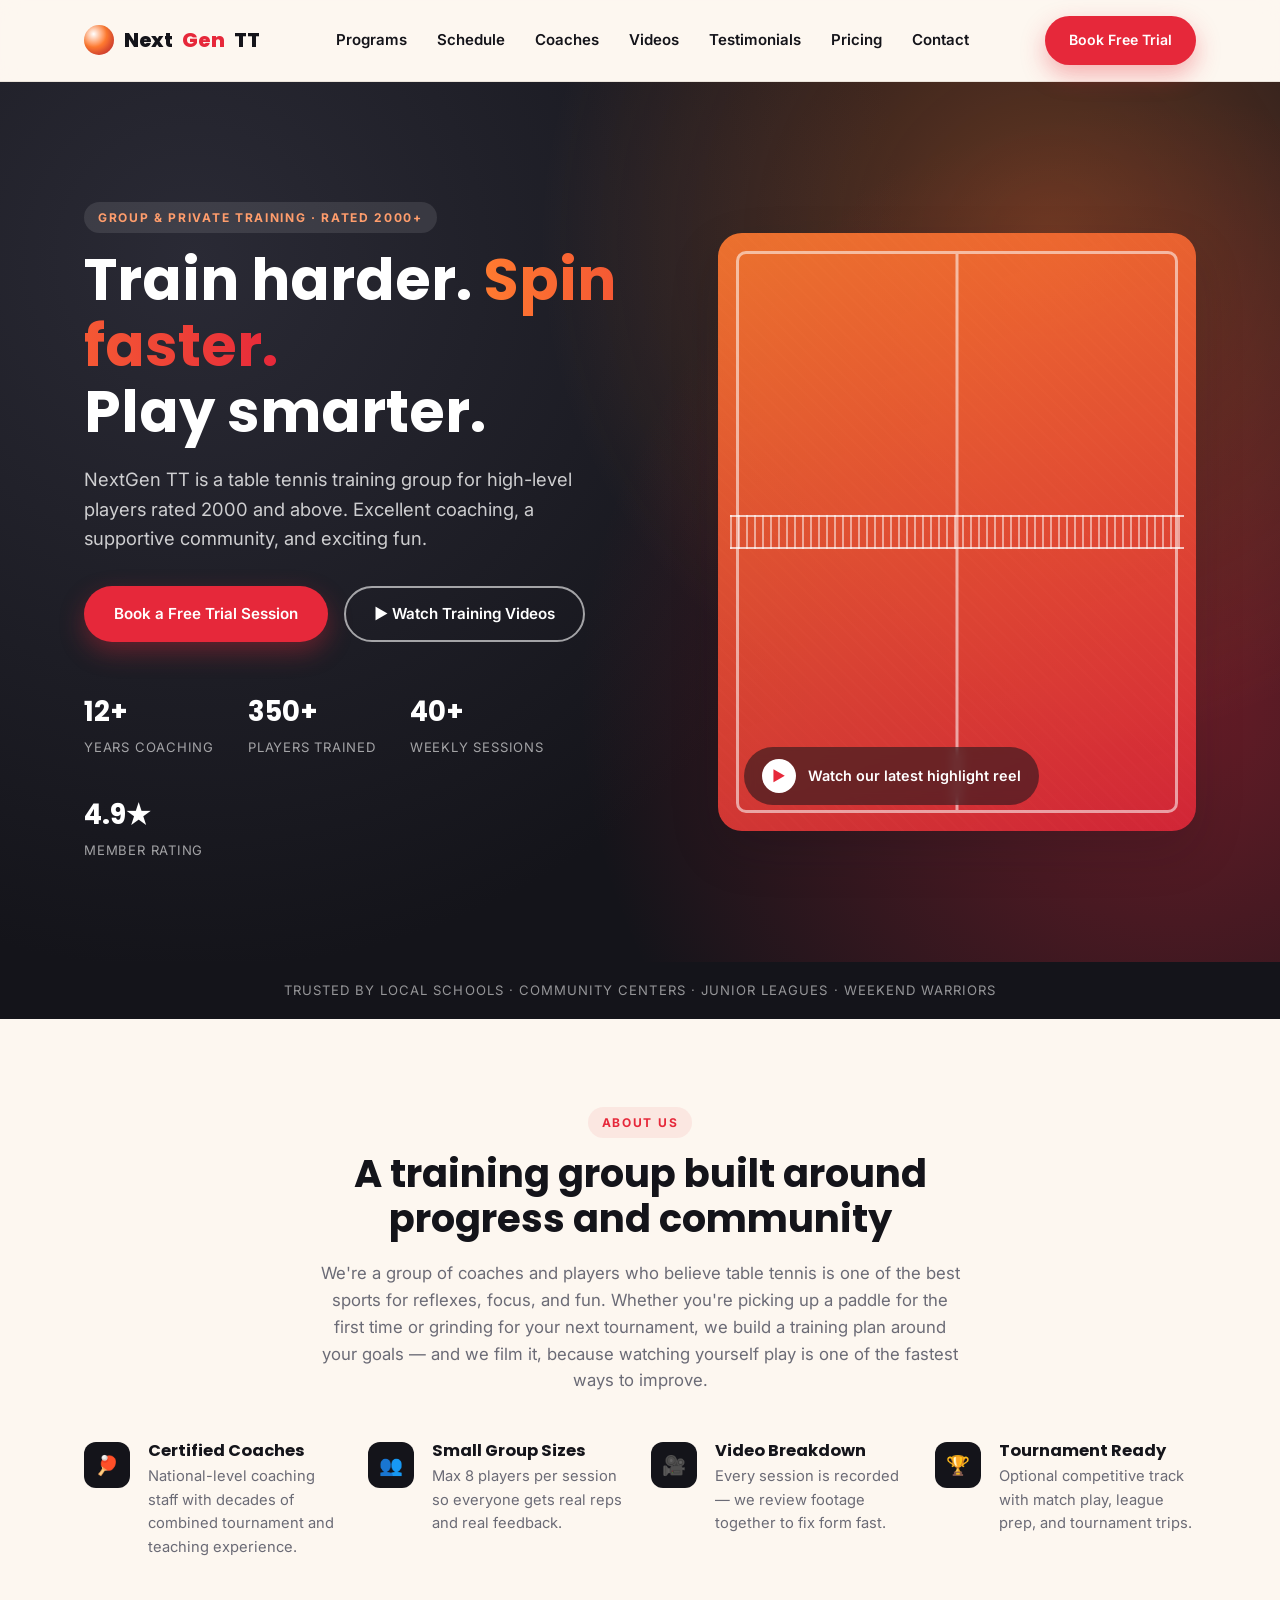
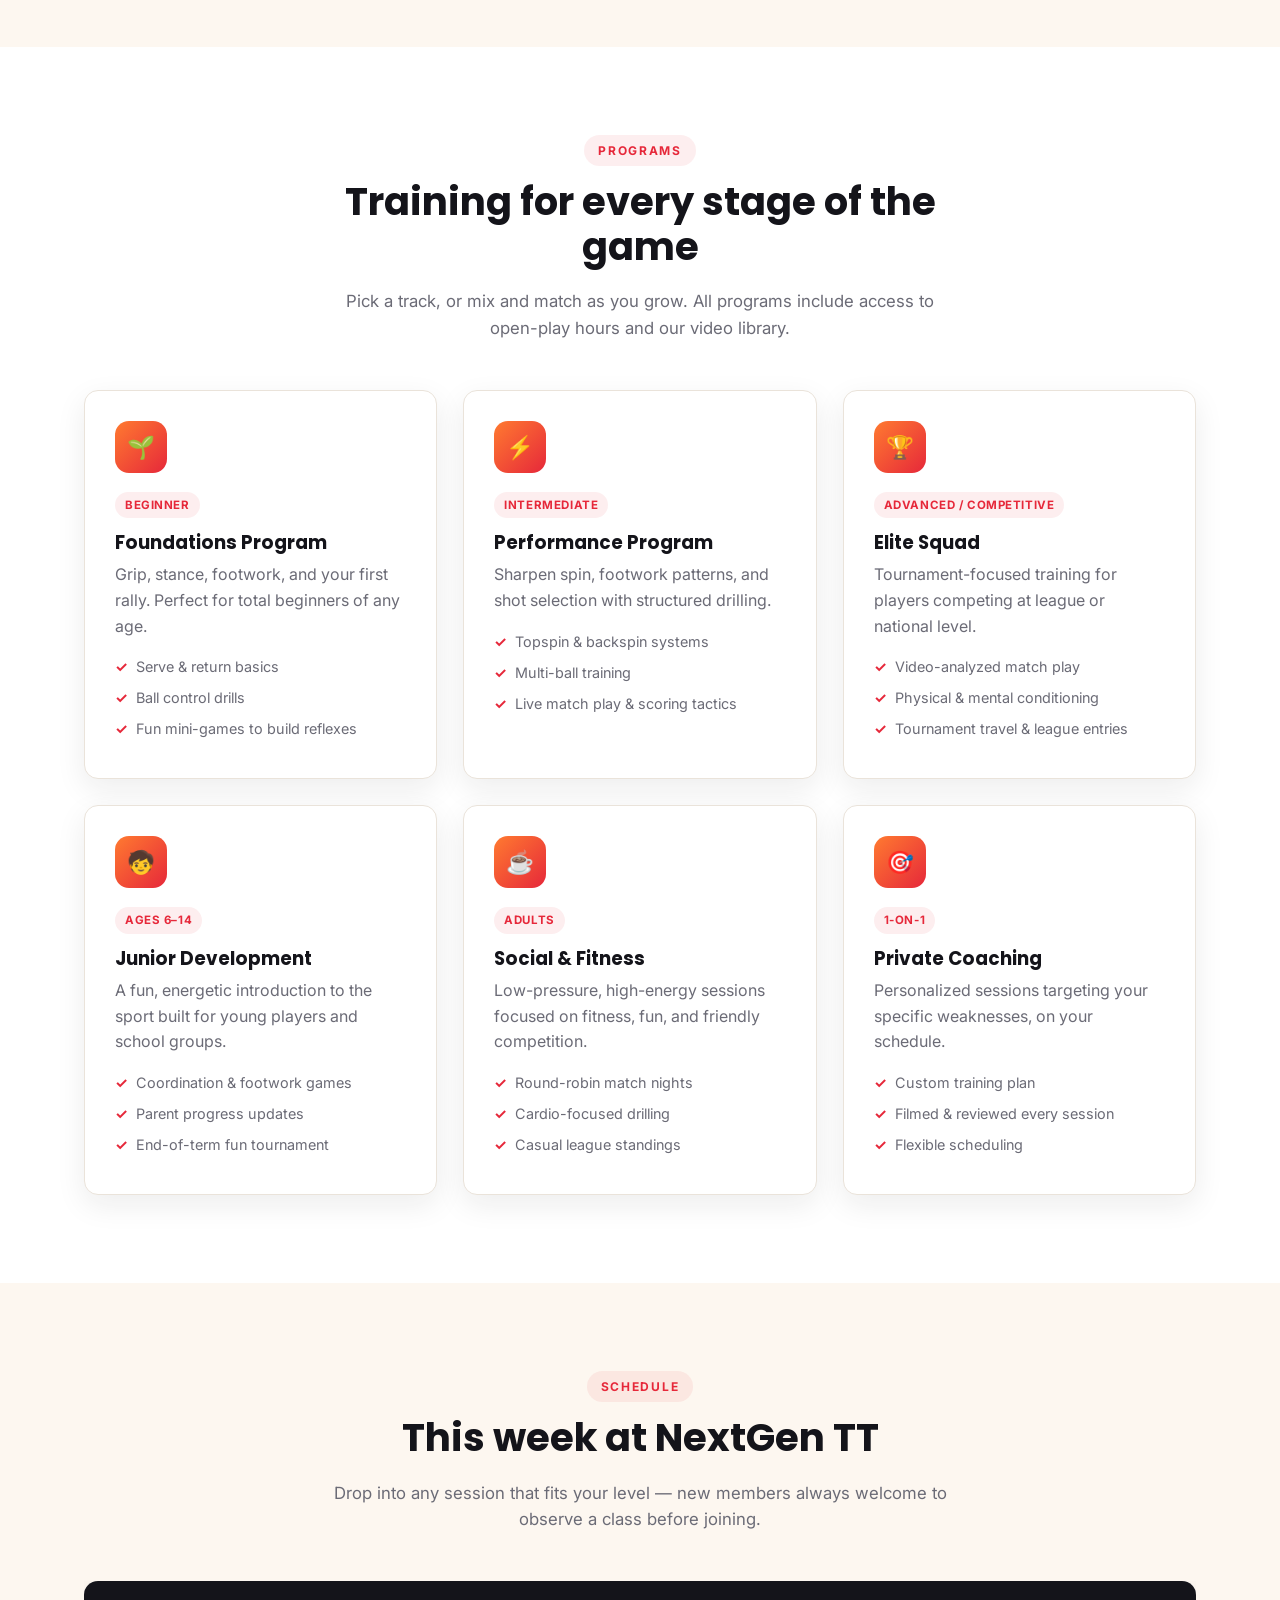
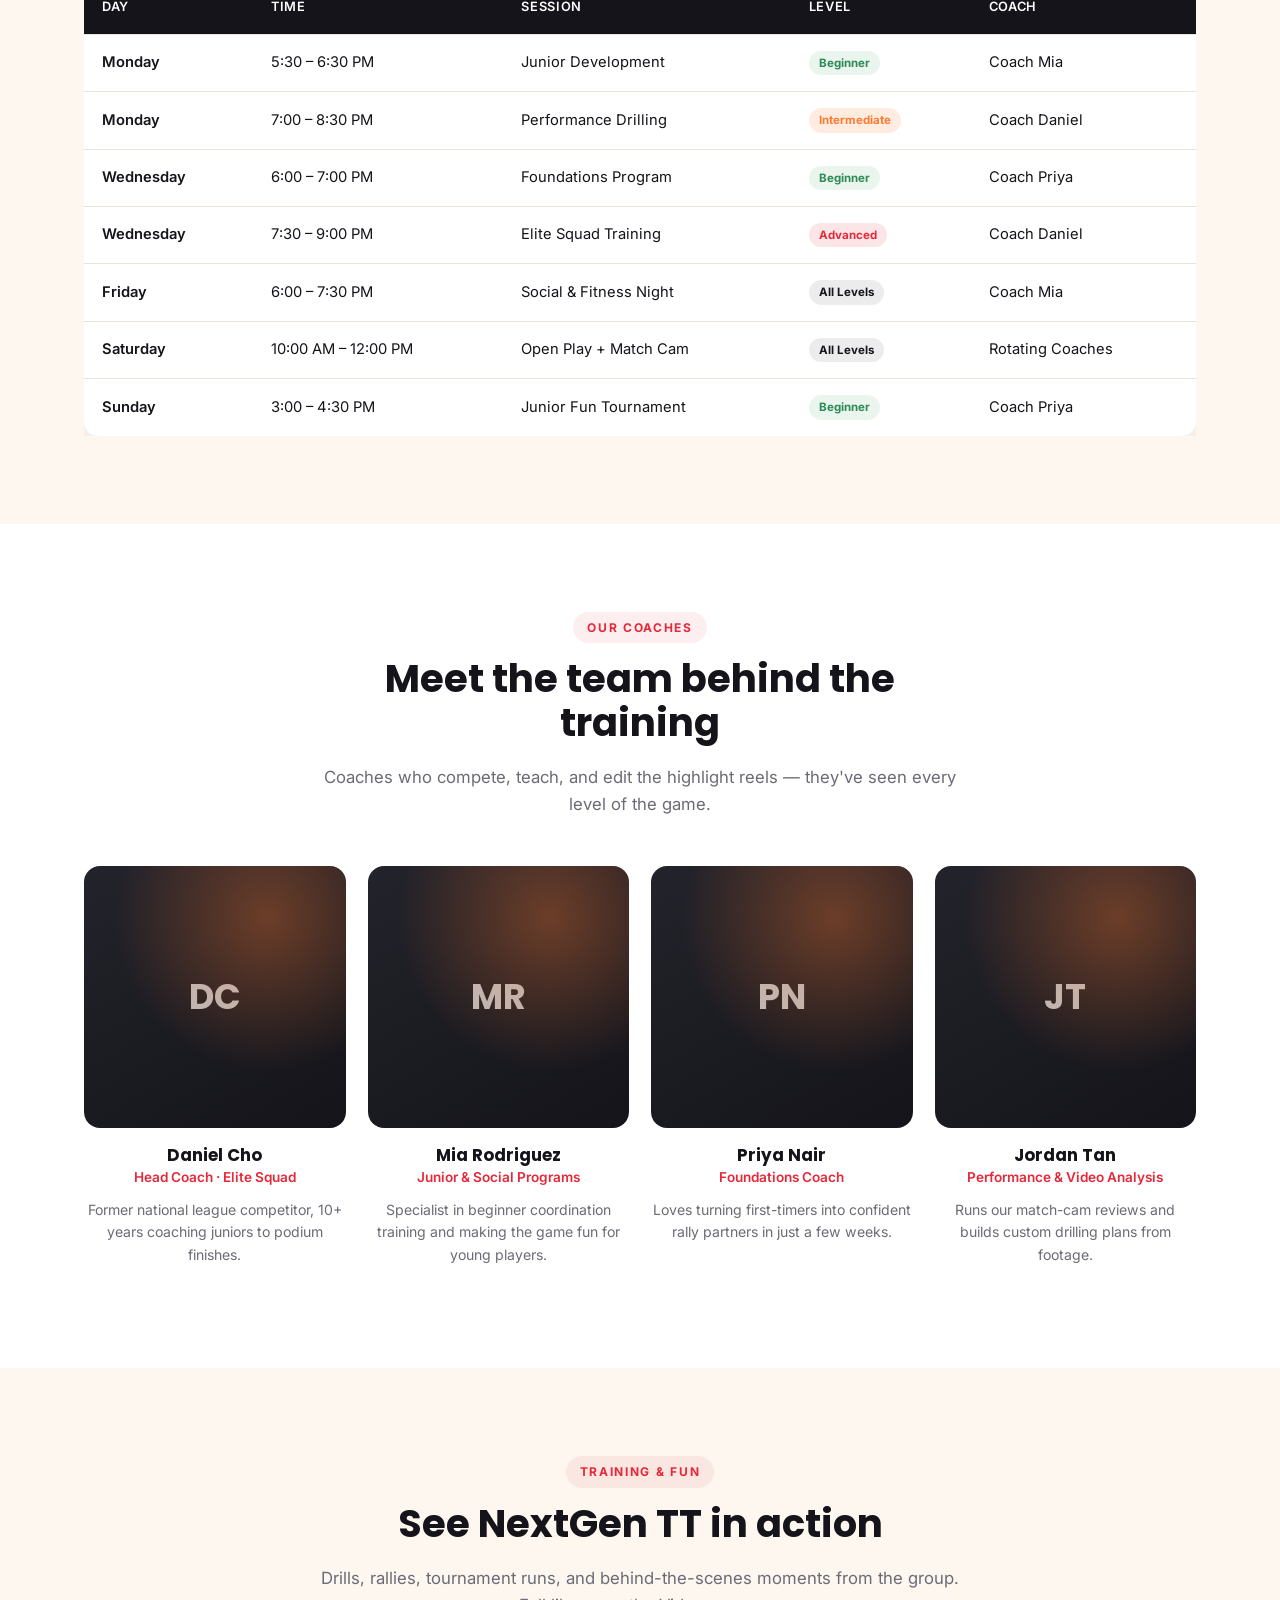
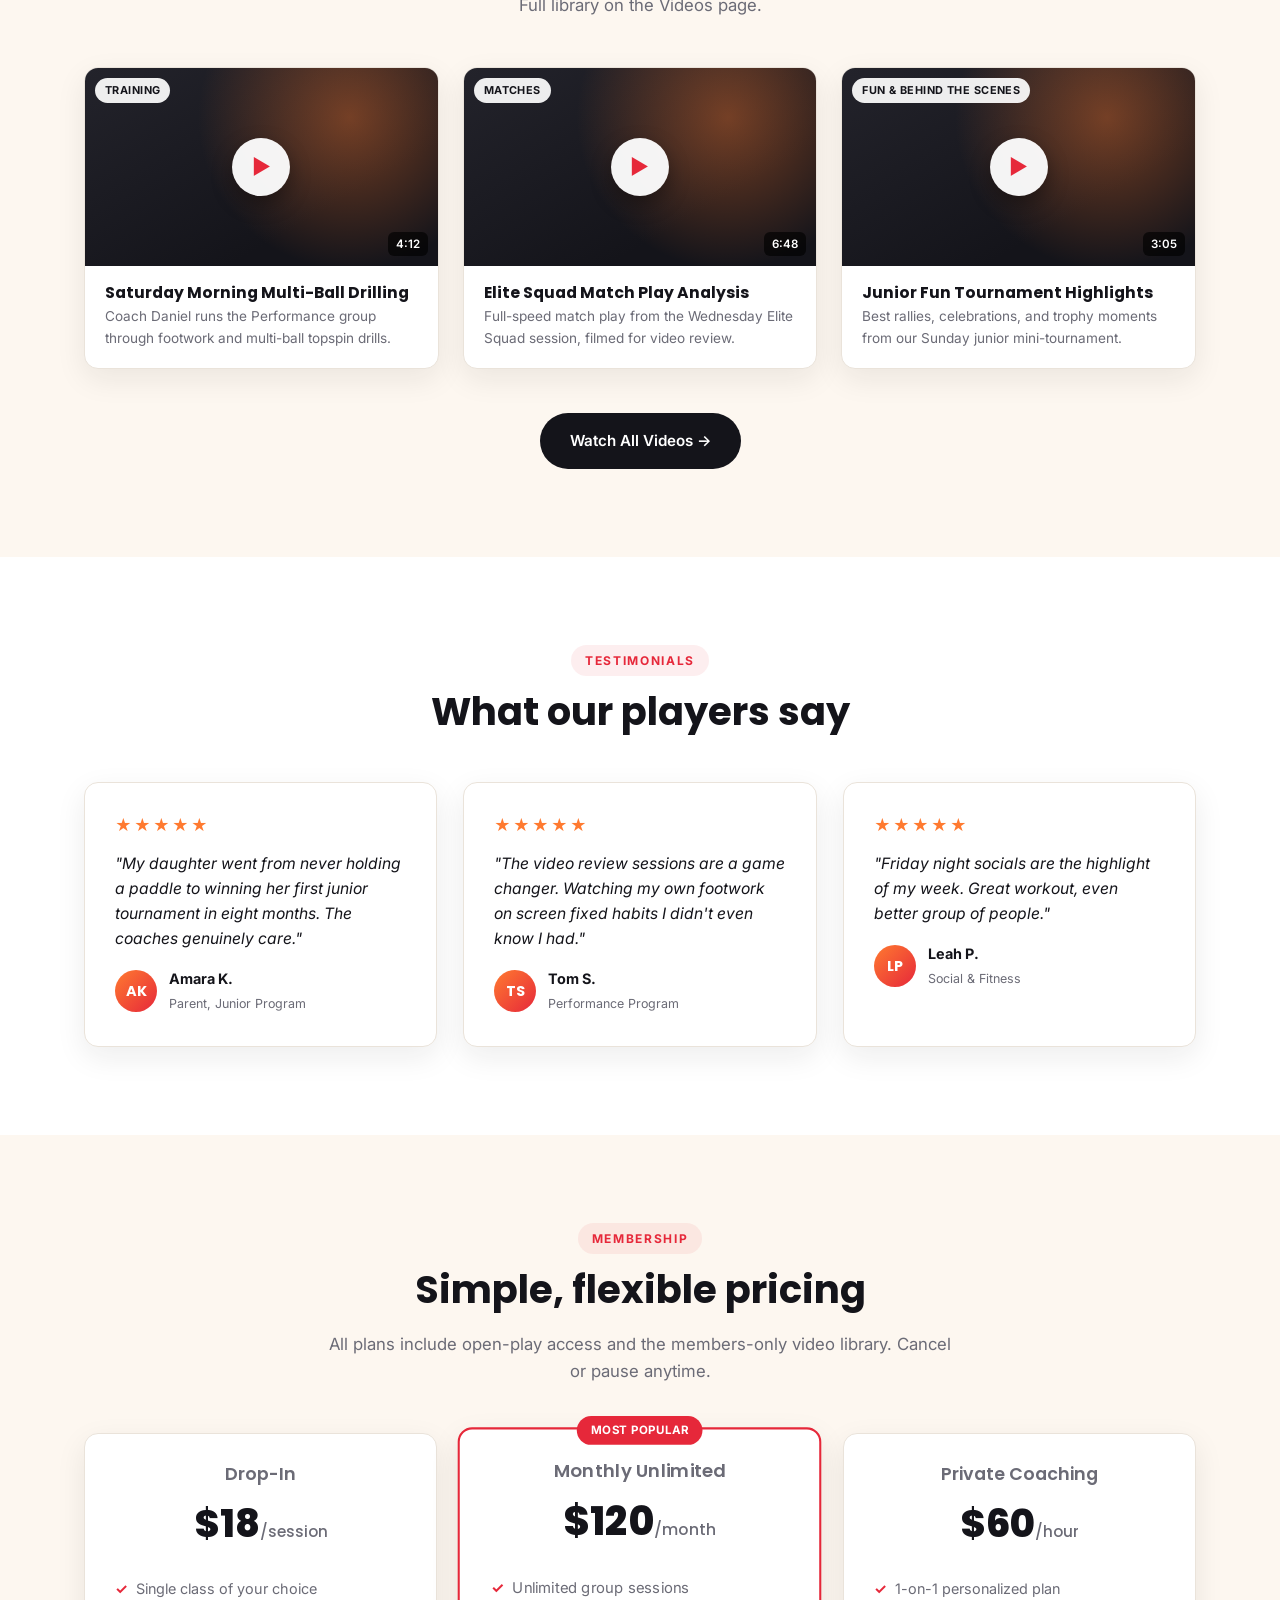
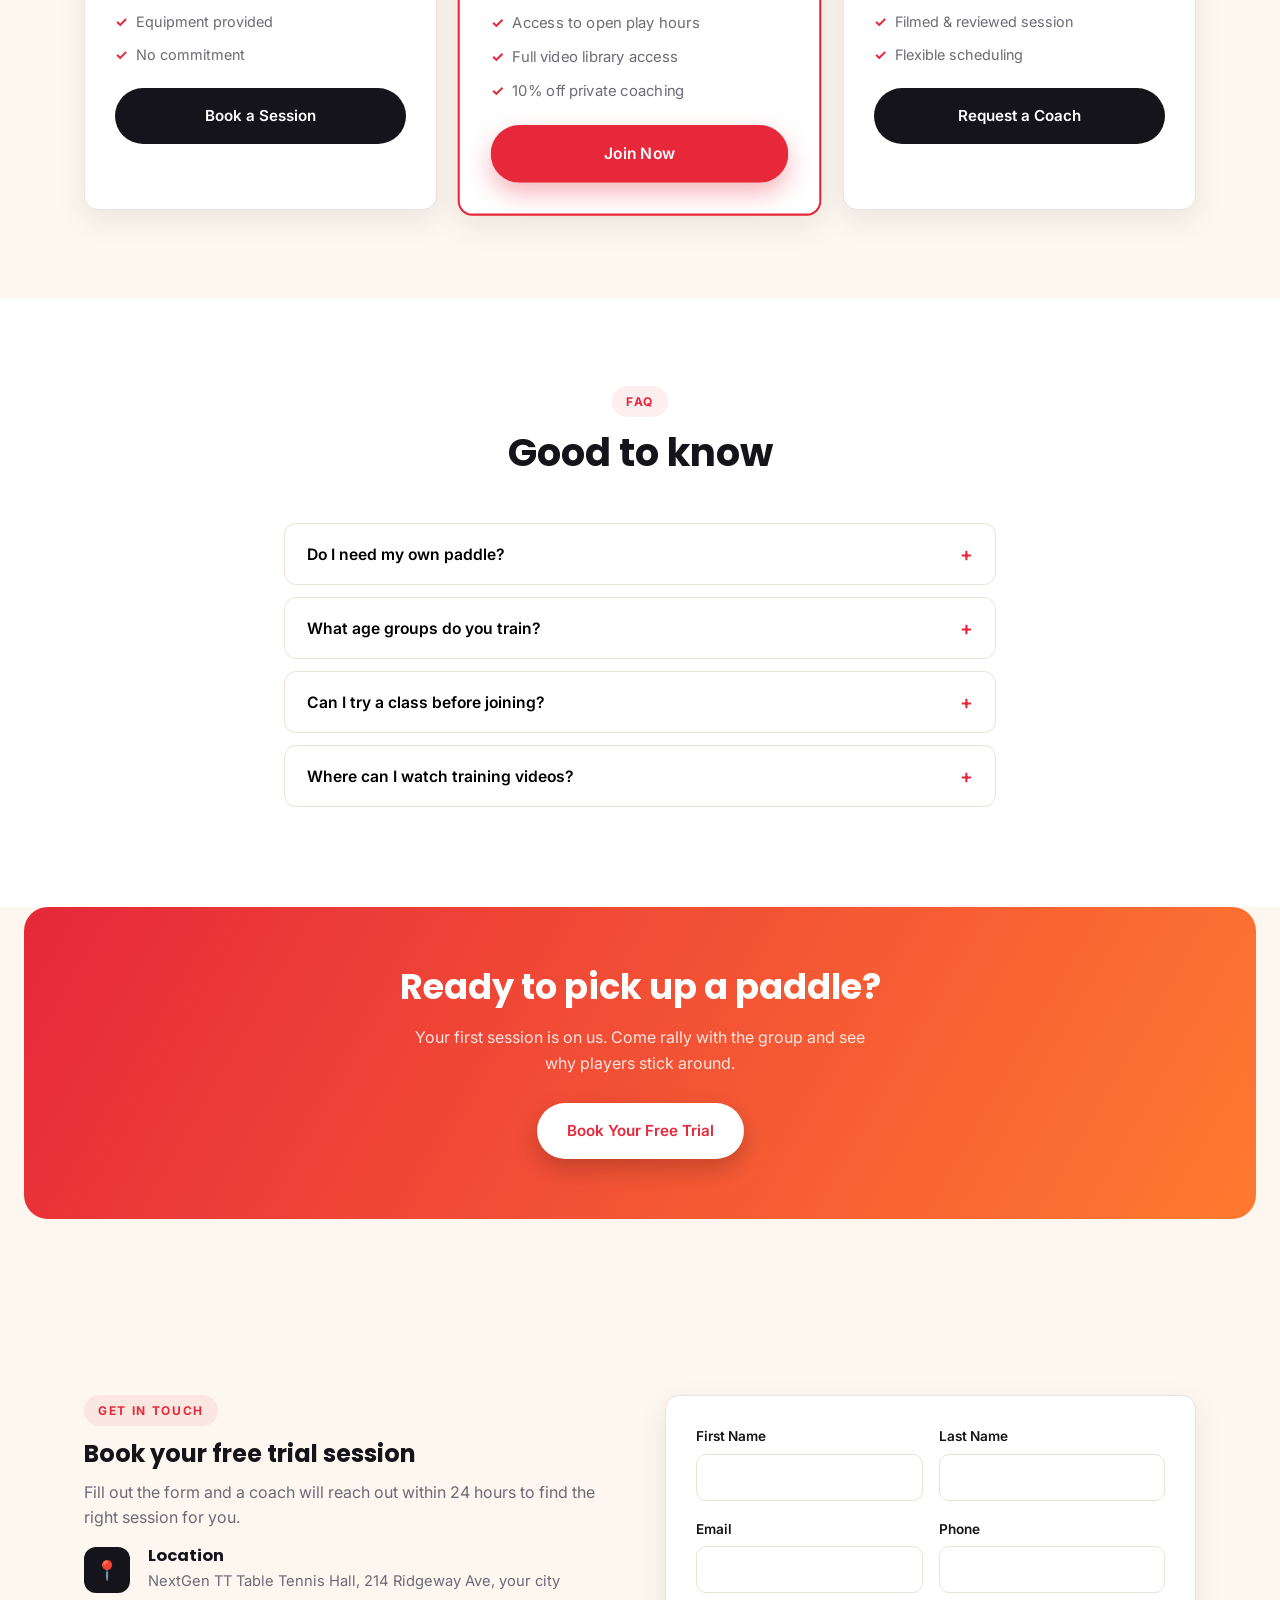
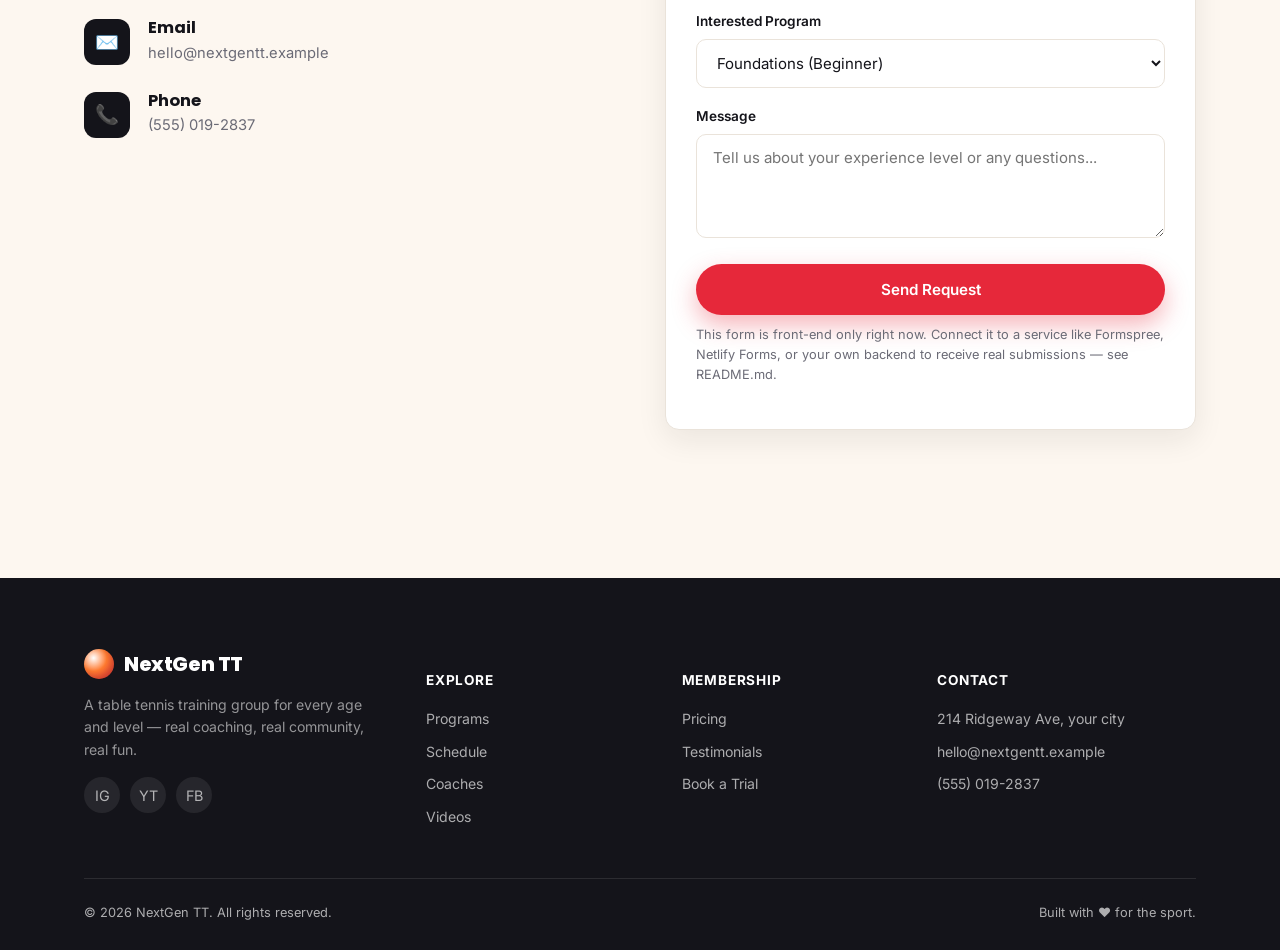
==== commit c8033701: "Reposition hero copy for high-level (2000+ rated) players Co-Authored-By: Claude Sonnet 5 <noreply@a" ====
--- a/index.html
+++ b/index.html
@@ -38,9 +38,9 @@
 <section class="hero">
   <div class="container hero-grid">
     <div>
-      <span class="eyebrow" style="background:rgba(255,255,255,0.1); color:#ff9d6c;">Group &amp; Private Training · All Levels</span>
+      <span class="eyebrow" style="background:rgba(255,255,255,0.1); color:#ff9d6c;">Group &amp; Private Training · Rated 2000+</span>
       <h1>Train harder. <em>Spin faster.</em><br>Play smarter.</h1>
-      <p class="lead">NextGen TT is a table tennis training group for players of every level — from first-timers learning to serve to competitive juniors chasing tournament titles. Real coaching, real community, real fun.</p>
+      <p class="lead">NextGen TT is a table tennis training group for high-level players rated 2000 and above. Excellent coaching, a supportive community, and exciting fun.</p>
       <div class="hero-actions">
         <a href="#contact" class="btn btn-primary">Book a Free Trial Session</a>
         <a href="videos.html" class="btn btn-outline">▶ Watch Training Videos</a>
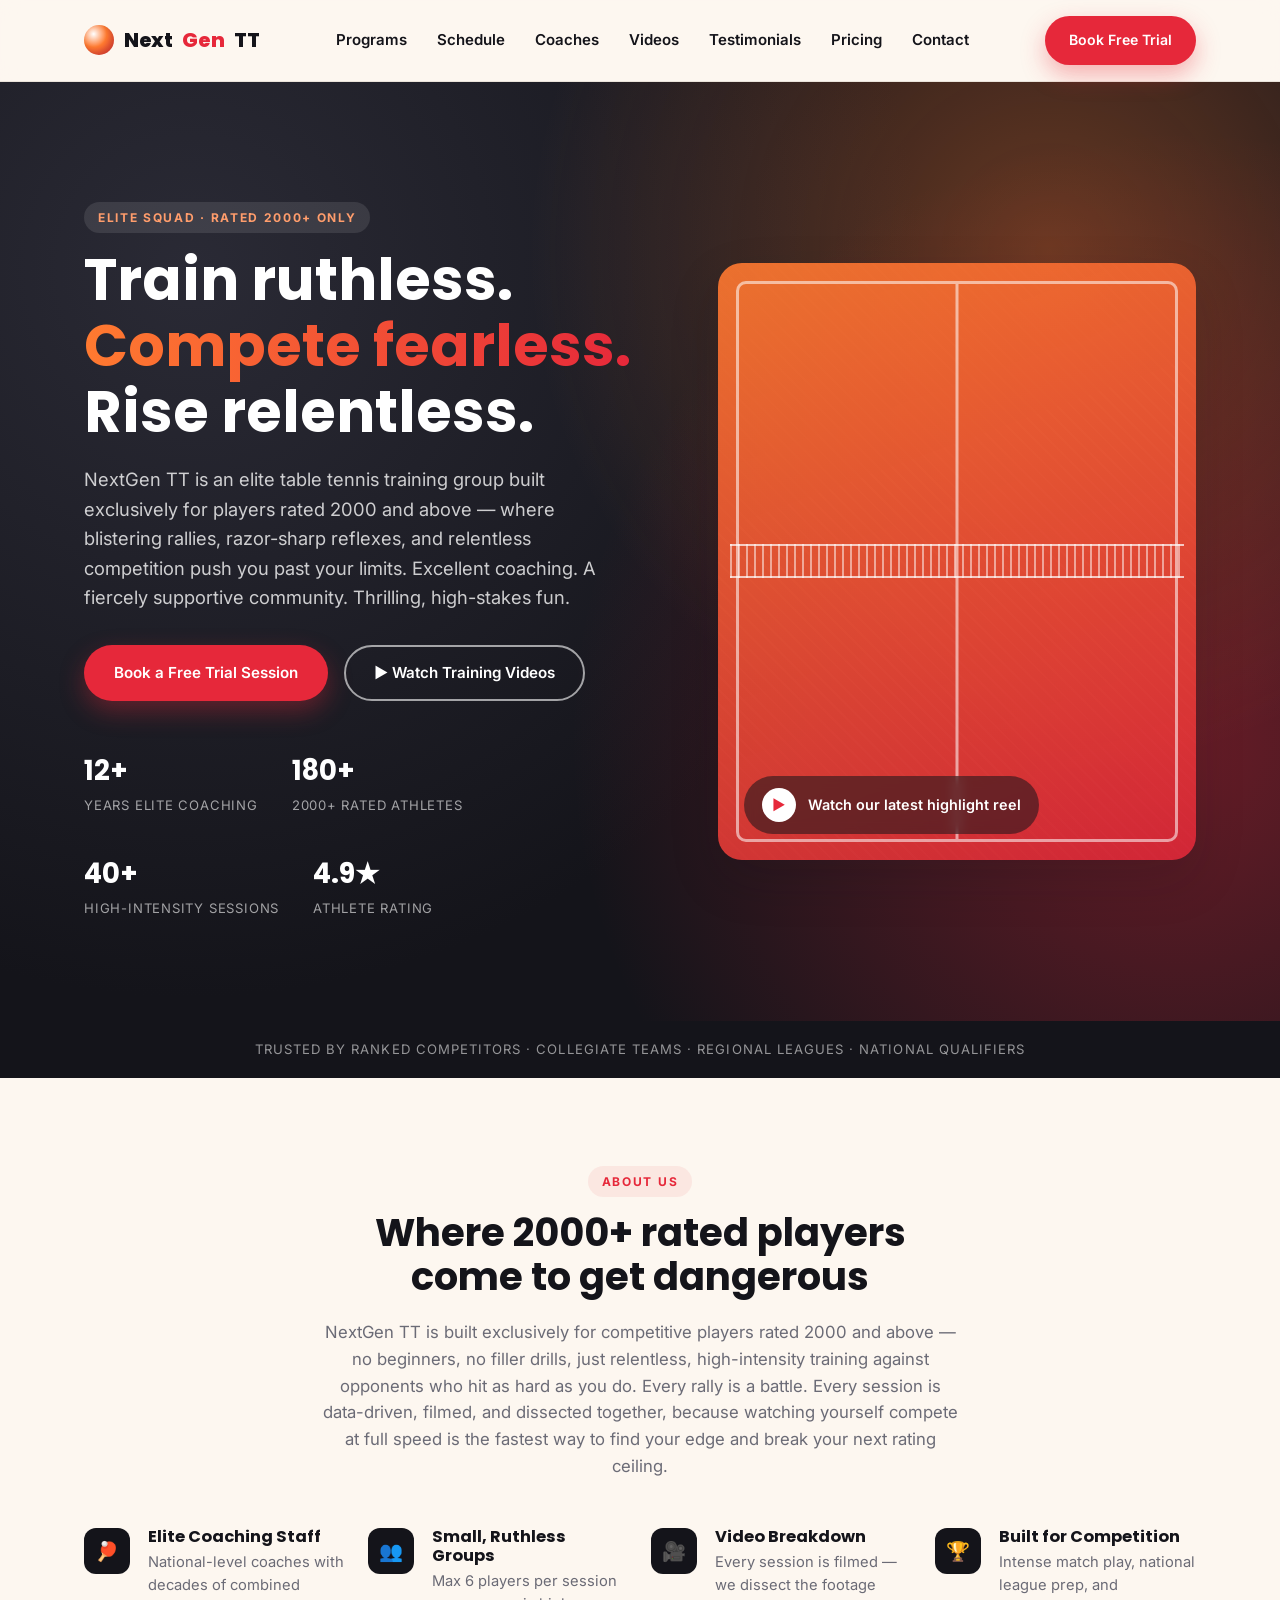
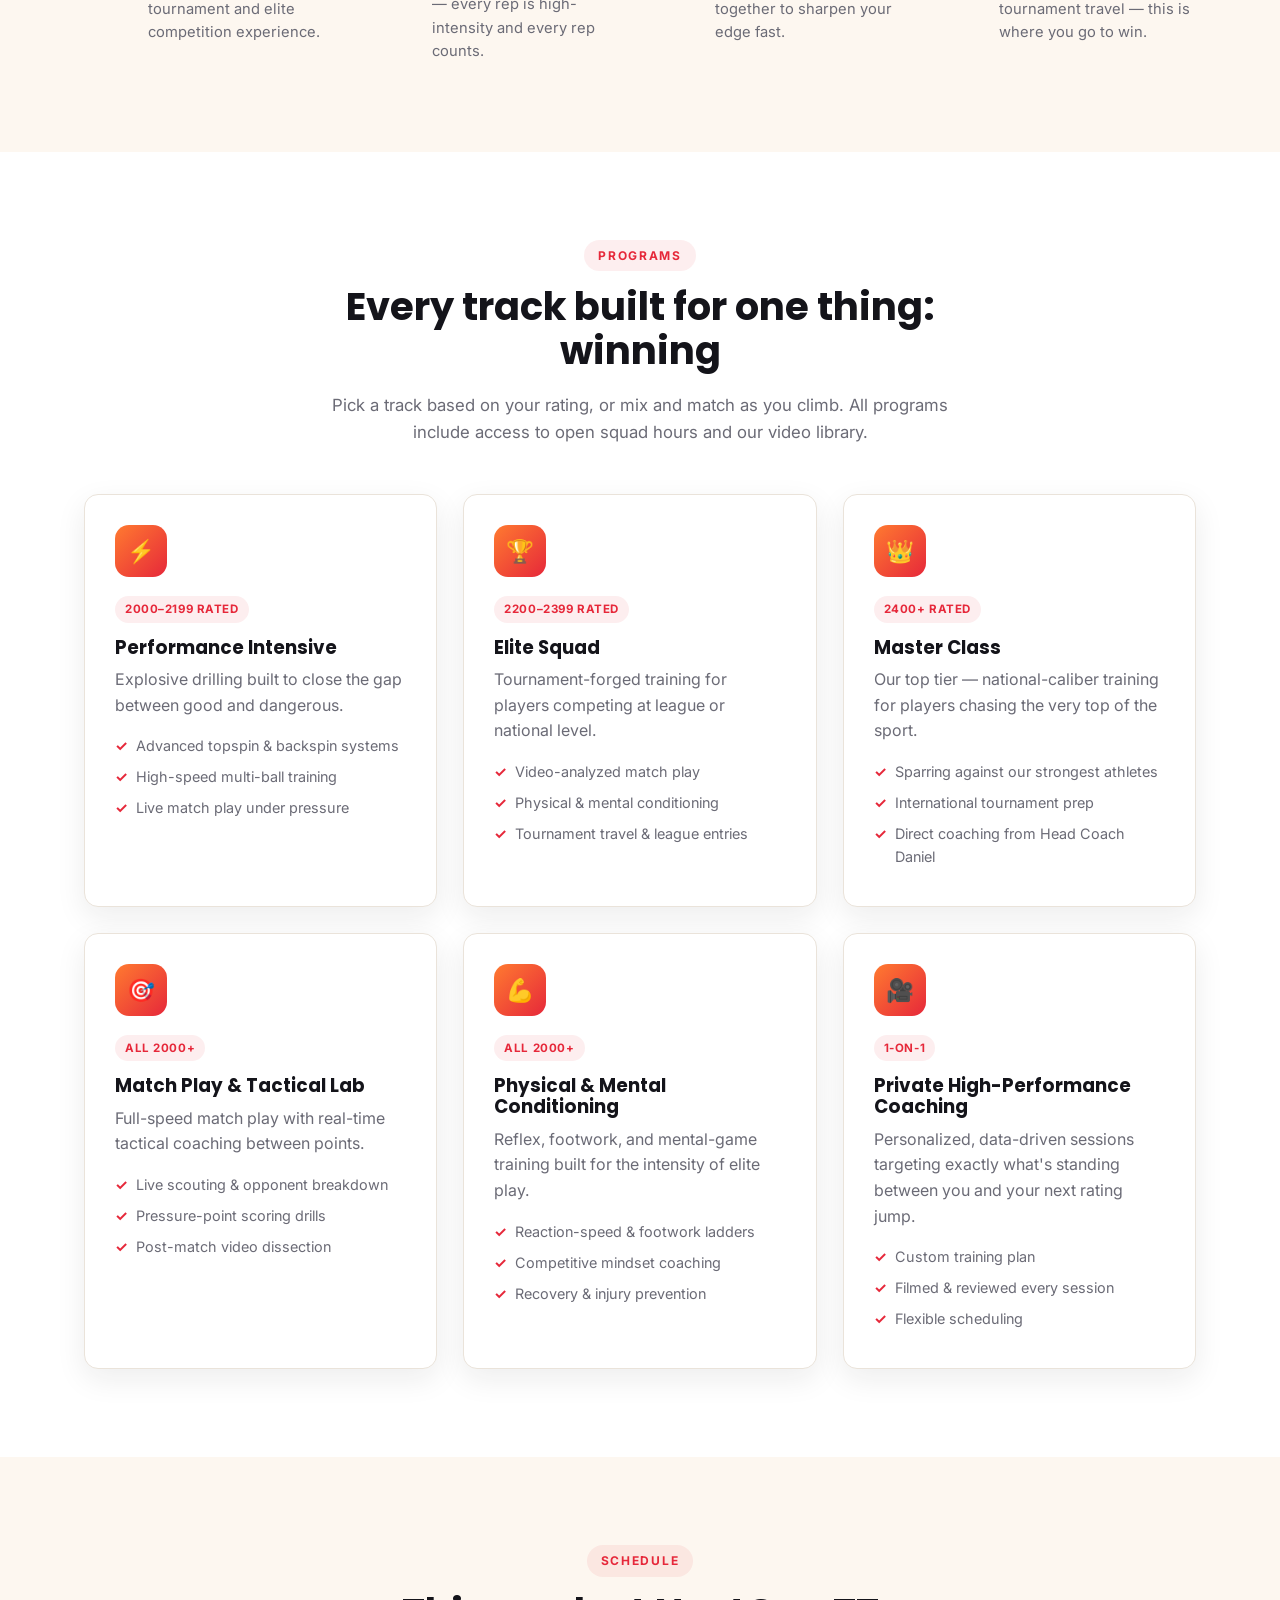
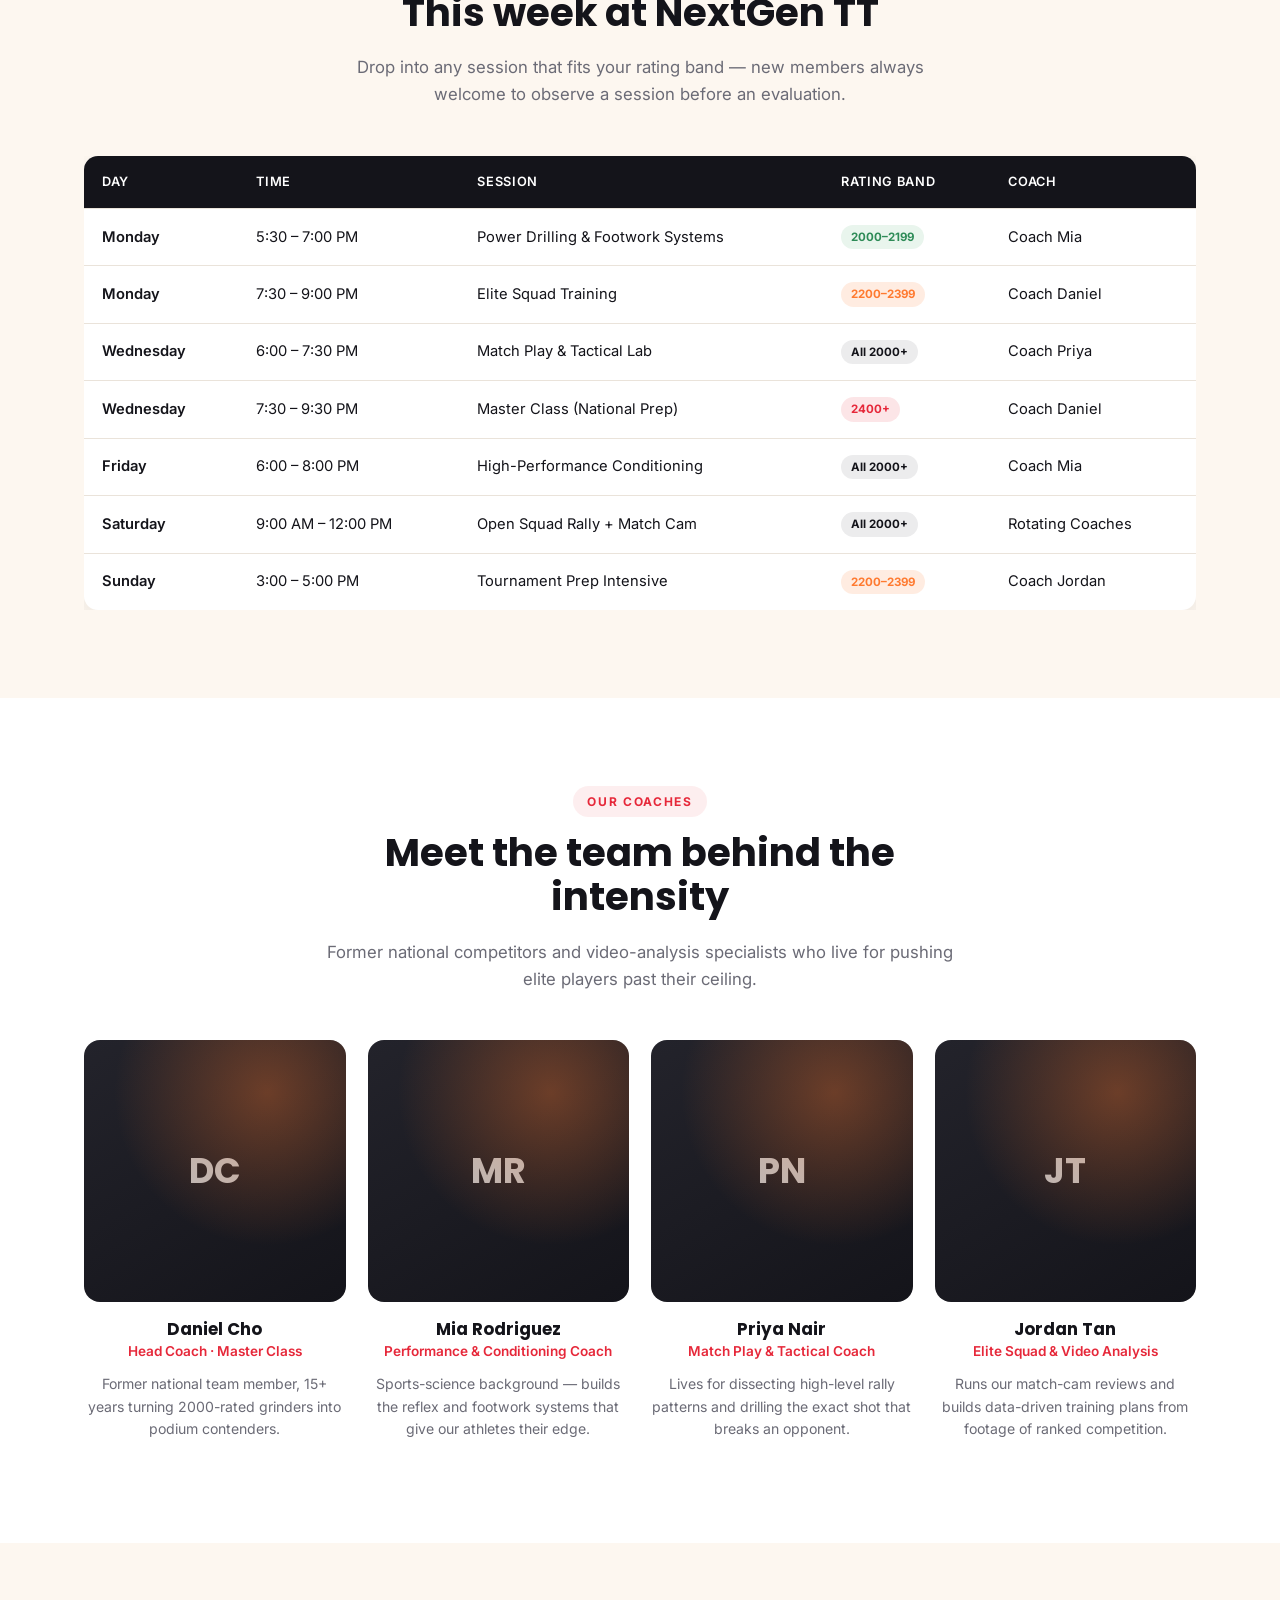
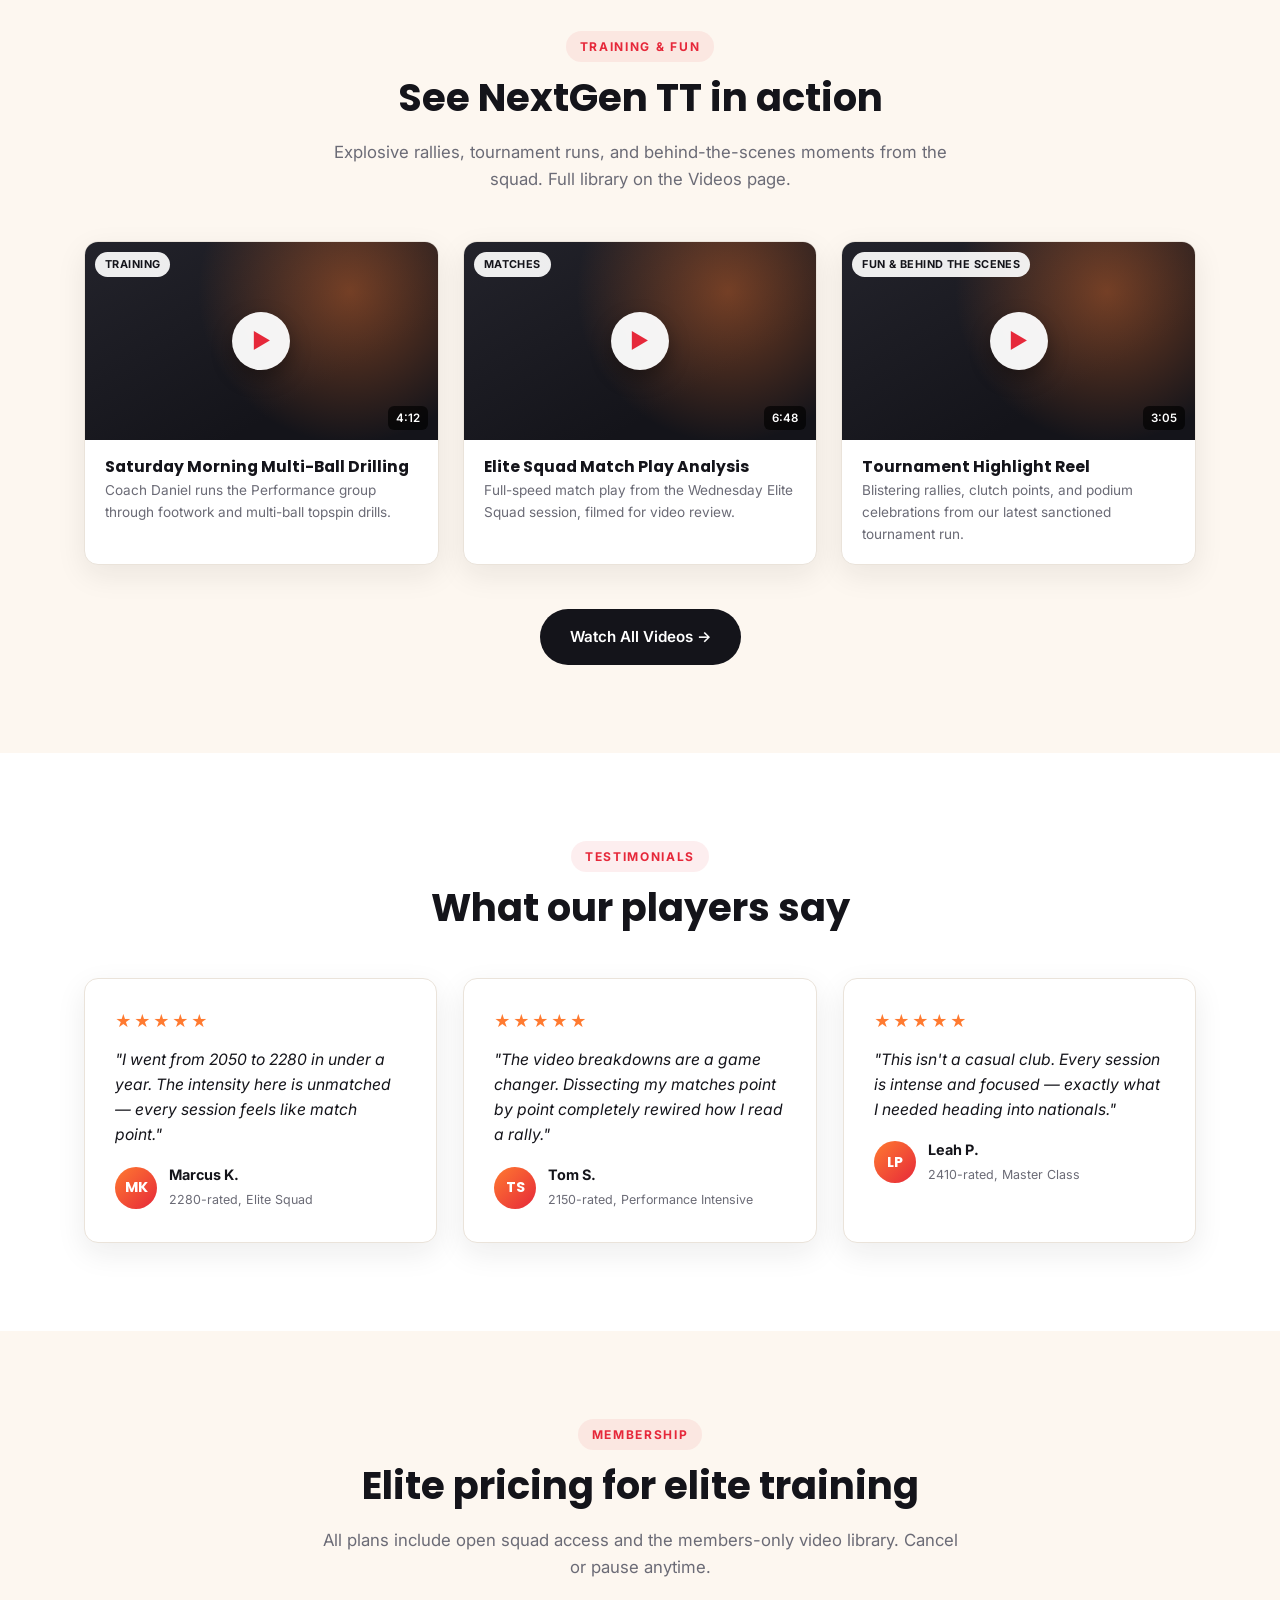
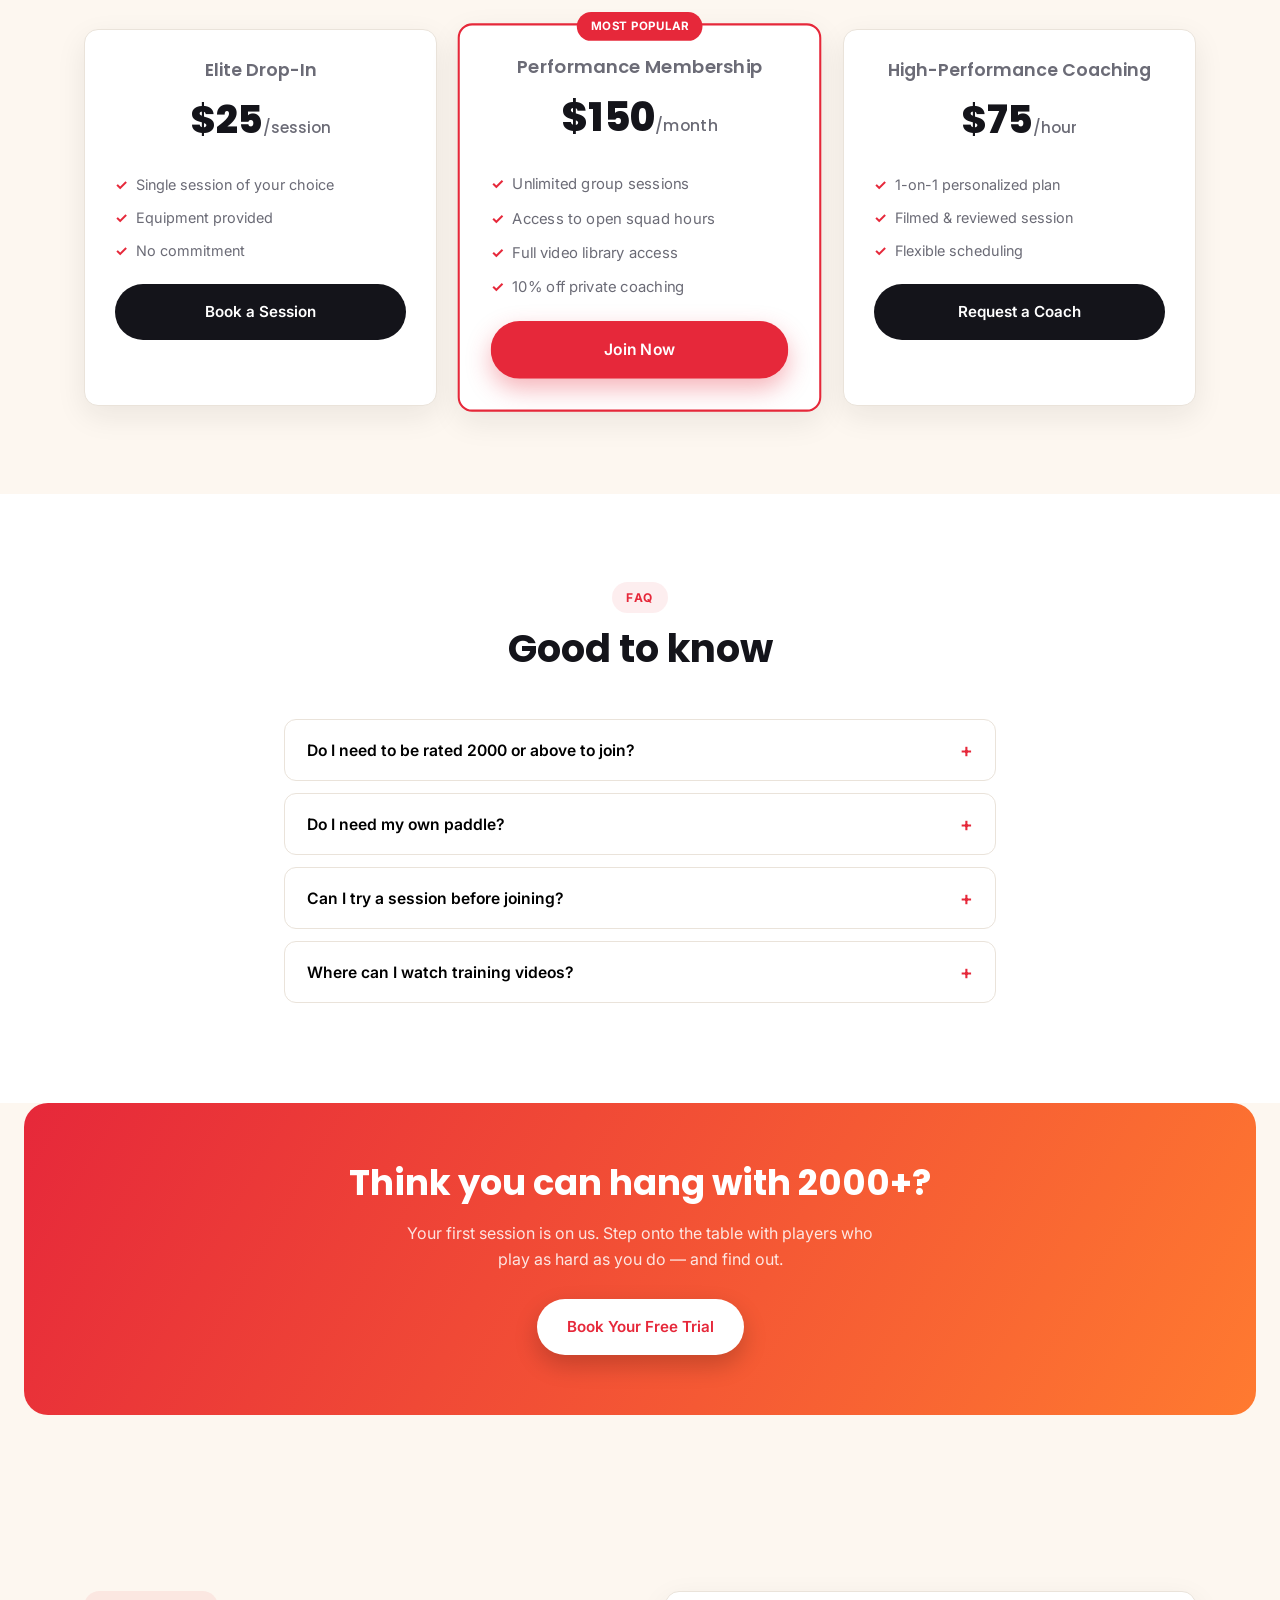
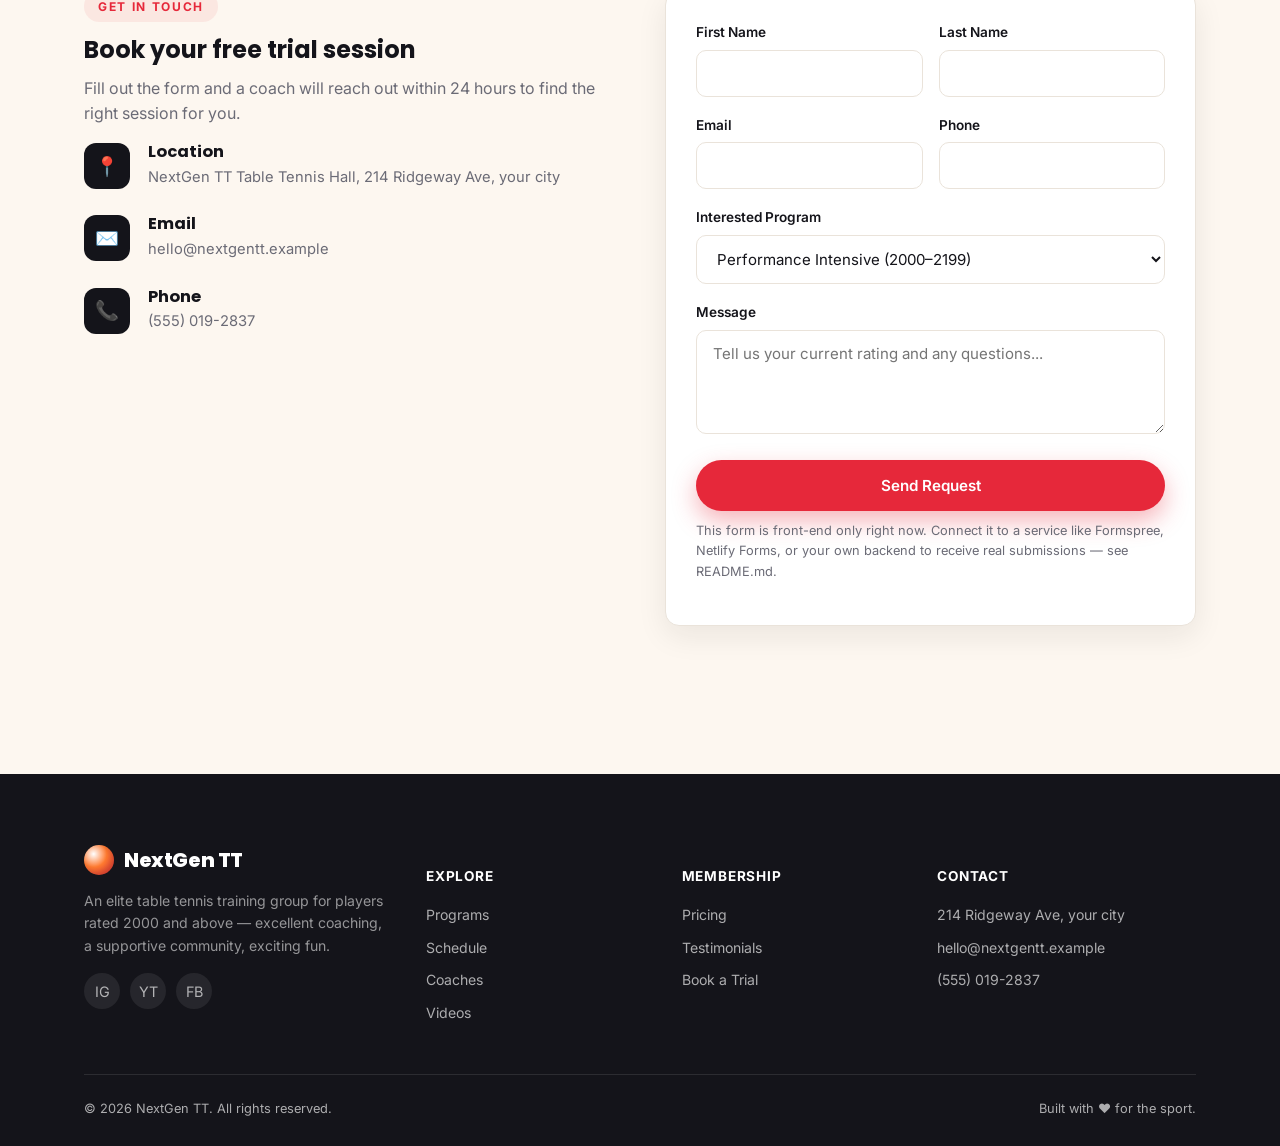
==== commit 08afb42f: "Rework site copy for elite 2000+ rated positioning Rewrite programs, schedule, coach bios, testimoni" ====
--- a/index.html
+++ b/index.html
@@ -3,8 +3,8 @@
 <head>
 <meta charset="UTF-8">
 <meta name="viewport" content="width=device-width, initial-scale=1.0">
-<title>NextGen TT — Group Training &amp; Coaching</title>
-<meta name="description" content="NextGen TT offers group and private table tennis training for all ages and levels. Watch training highlights, check the schedule, and book a free trial session.">
+<title>NextGen TT — Elite Training for 2000+ Rated Players</title>
+<meta name="description" content="NextGen TT is an elite table tennis training group exclusively for players rated 2000 and above. High-intensity coaching, tournament prep, and a fiercely supportive community. Watch highlights and book a free trial session.">
 <link rel="icon" href="data:image/svg+xml,<svg xmlns=%22http://www.w3.org/2000/svg%22 viewBox=%220 0 100 100%22><circle cx=%2250%22 cy=%2250%22 r=%2245%22 fill=%22%23e6283a%22/></svg>">
 <link rel="preconnect" href="https://fonts.googleapis.com">
 <link href="https://fonts.googleapis.com/css2?family=Inter:wght@400;500;600;700&family=Poppins:wght@600;700;800&display=swap" rel="stylesheet">
@@ -38,18 +38,18 @@
 <section class="hero">
   <div class="container hero-grid">
     <div>
-      <span class="eyebrow" style="background:rgba(255,255,255,0.1); color:#ff9d6c;">Group &amp; Private Training · Rated 2000+</span>
-      <h1>Train harder. <em>Spin faster.</em><br>Play smarter.</h1>
-      <p class="lead">NextGen TT is a table tennis training group for high-level players rated 2000 and above. Excellent coaching, a supportive community, and exciting fun.</p>
+      <span class="eyebrow" style="background:rgba(255,255,255,0.1); color:#ff9d6c;">Elite Squad · Rated 2000+ Only</span>
+      <h1>Train ruthless. <em>Compete fearless.</em><br>Rise relentless.</h1>
+      <p class="lead">NextGen TT is an elite table tennis training group built exclusively for players rated 2000 and above — where blistering rallies, razor-sharp reflexes, and relentless competition push you past your limits. Excellent coaching. A fiercely supportive community. Thrilling, high-stakes fun.</p>
       <div class="hero-actions">
         <a href="#contact" class="btn btn-primary">Book a Free Trial Session</a>
         <a href="videos.html" class="btn btn-outline">▶ Watch Training Videos</a>
       </div>
       <div class="hero-stats">
-        <div><strong>12+</strong><span>Years Coaching</span></div>
-        <div><strong>350+</strong><span>Players Trained</span></div>
-        <div><strong>40+</strong><span>Weekly Sessions</span></div>
-        <div><strong>4.9★</strong><span>Member Rating</span></div>
+        <div><strong>12+</strong><span>Years Elite Coaching</span></div>
+        <div><strong>180+</strong><span>2000+ Rated Athletes</span></div>
+        <div><strong>40+</strong><span>High-Intensity Sessions</span></div>
+        <div><strong>4.9★</strong><span>Athlete Rating</span></div>
       </div>
     </div>
     <div class="hero-visual">
@@ -62,43 +62,43 @@
   </div>
 </section>
 
-<div class="strip">Trusted by local schools · community centers · junior leagues · weekend warriors</div>
+<div class="strip">Trusted by ranked competitors · collegiate teams · regional leagues · national qualifiers</div>
 
 <!-- ABOUT -->
 <section id="about">
   <div class="container">
     <div class="section-head">
       <span class="eyebrow">About Us</span>
-      <h2>A training group built around progress and community</h2>
-      <p>We're a group of coaches and players who believe table tennis is one of the best sports for reflexes, focus, and fun. Whether you're picking up a paddle for the first time or grinding for your next tournament, we build a training plan around your goals — and we film it, because watching yourself play is one of the fastest ways to improve.</p>
+      <h2>Where 2000+ rated players come to get dangerous</h2>
+      <p>NextGen TT is built exclusively for competitive players rated 2000 and above — no beginners, no filler drills, just relentless, high-intensity training against opponents who hit as hard as you do. Every rally is a battle. Every session is data-driven, filmed, and dissected together, because watching yourself compete at full speed is the fastest way to find your edge and break your next rating ceiling.</p>
     </div>
     <div class="grid-4">
       <div class="feature">
         <div class="icon">🏓</div>
         <div>
-          <h4>Certified Coaches</h4>
-          <p>National-level coaching staff with decades of combined tournament and teaching experience.</p>
+          <h4>Elite Coaching Staff</h4>
+          <p>National-level coaches with decades of combined tournament and elite competition experience.</p>
         </div>
       </div>
       <div class="feature">
         <div class="icon">👥</div>
         <div>
-          <h4>Small Group Sizes</h4>
-          <p>Max 8 players per session so everyone gets real reps and real feedback.</p>
+          <h4>Small, Ruthless Groups</h4>
+          <p>Max 6 players per session — every rep is high-intensity and every rep counts.</p>
         </div>
       </div>
       <div class="feature">
         <div class="icon">🎥</div>
         <div>
           <h4>Video Breakdown</h4>
-          <p>Every session is recorded — we review footage together to fix form fast.</p>
+          <p>Every session is filmed — we dissect the footage together to sharpen your edge fast.</p>
         </div>
       </div>
       <div class="feature">
         <div class="icon">🏆</div>
         <div>
-          <h4>Tournament Ready</h4>
-          <p>Optional competitive track with match play, league prep, and tournament trips.</p>
+          <h4>Built for Competition</h4>
+          <p>Intense match play, national league prep, and tournament travel — this is where you go to win.</p>
         </div>
       </div>
     </div>
@@ -110,37 +110,26 @@
   <div class="container">
     <div class="section-head">
       <span class="eyebrow">Programs</span>
-      <h2>Training for every stage of the game</h2>
-      <p>Pick a track, or mix and match as you grow. All programs include access to open-play hours and our video library.</p>
+      <h2>Every track built for one thing: winning</h2>
+      <p>Pick a track based on your rating, or mix and match as you climb. All programs include access to open squad hours and our video library.</p>
     </div>
     <div class="grid-3">
       <div class="card program-card">
-        <div class="icon">🌱</div>
-        <span class="tag">Beginner</span>
-        <h3>Foundations Program</h3>
-        <p>Grip, stance, footwork, and your first rally. Perfect for total beginners of any age.</p>
-        <ul>
-          <li>Serve &amp; return basics</li>
-          <li>Ball control drills</li>
-          <li>Fun mini-games to build reflexes</li>
-        </ul>
-      </div>
-      <div class="card program-card">
         <div class="icon">⚡</div>
-        <span class="tag">Intermediate</span>
-        <h3>Performance Program</h3>
-        <p>Sharpen spin, footwork patterns, and shot selection with structured drilling.</p>
-        <ul>
-          <li>Topspin &amp; backspin systems</li>
-          <li>Multi-ball training</li>
-          <li>Live match play &amp; scoring tactics</li>
+        <span class="tag">2000–2199 Rated</span>
+        <h3>Performance Intensive</h3>
+        <p>Explosive drilling built to close the gap between good and dangerous.</p>
+        <ul>
+          <li>Advanced topspin &amp; backspin systems</li>
+          <li>High-speed multi-ball training</li>
+          <li>Live match play under pressure</li>
         </ul>
       </div>
       <div class="card program-card">
         <div class="icon">🏆</div>
-        <span class="tag">Advanced / Competitive</span>
+        <span class="tag">2200–2399 Rated</span>
         <h3>Elite Squad</h3>
-        <p>Tournament-focused training for players competing at league or national level.</p>
+        <p>Tournament-forged training for players competing at league or national level.</p>
         <ul>
           <li>Video-analyzed match play</li>
           <li>Physical &amp; mental conditioning</li>
@@ -148,32 +137,43 @@
         </ul>
       </div>
       <div class="card program-card">
-        <div class="icon">🧒</div>
-        <span class="tag">Ages 6–14</span>
-        <h3>Junior Development</h3>
-        <p>A fun, energetic introduction to the sport built for young players and school groups.</p>
-        <ul>
-          <li>Coordination &amp; footwork games</li>
-          <li>Parent progress updates</li>
-          <li>End-of-term fun tournament</li>
-        </ul>
-      </div>
-      <div class="card program-card">
-        <div class="icon">☕</div>
-        <span class="tag">Adults</span>
-        <h3>Social &amp; Fitness</h3>
-        <p>Low-pressure, high-energy sessions focused on fitness, fun, and friendly competition.</p>
-        <ul>
-          <li>Round-robin match nights</li>
-          <li>Cardio-focused drilling</li>
-          <li>Casual league standings</li>
+        <div class="icon">👑</div>
+        <span class="tag">2400+ Rated</span>
+        <h3>Master Class</h3>
+        <p>Our top tier — national-caliber training for players chasing the very top of the sport.</p>
+        <ul>
+          <li>Sparring against our strongest athletes</li>
+          <li>International tournament prep</li>
+          <li>Direct coaching from Head Coach Daniel</li>
         </ul>
       </div>
       <div class="card program-card">
         <div class="icon">🎯</div>
+        <span class="tag">All 2000+</span>
+        <h3>Match Play &amp; Tactical Lab</h3>
+        <p>Full-speed match play with real-time tactical coaching between points.</p>
+        <ul>
+          <li>Live scouting &amp; opponent breakdown</li>
+          <li>Pressure-point scoring drills</li>
+          <li>Post-match video dissection</li>
+        </ul>
+      </div>
+      <div class="card program-card">
+        <div class="icon">💪</div>
+        <span class="tag">All 2000+</span>
+        <h3>Physical &amp; Mental Conditioning</h3>
+        <p>Reflex, footwork, and mental-game training built for the intensity of elite play.</p>
+        <ul>
+          <li>Reaction-speed &amp; footwork ladders</li>
+          <li>Competitive mindset coaching</li>
+          <li>Recovery &amp; injury prevention</li>
+        </ul>
+      </div>
+      <div class="card program-card">
+        <div class="icon">🎥</div>
         <span class="tag">1-on-1</span>
-        <h3>Private Coaching</h3>
-        <p>Personalized sessions targeting your specific weaknesses, on your schedule.</p>
+        <h3>Private High-Performance Coaching</h3>
+        <p>Personalized, data-driven sessions targeting exactly what's standing between you and your next rating jump.</p>
         <ul>
           <li>Custom training plan</li>
           <li>Filmed &amp; reviewed every session</li>
@@ -190,7 +190,7 @@
     <div class="section-head">
       <span class="eyebrow">Schedule</span>
       <h2>This week at NextGen TT</h2>
-      <p>Drop into any session that fits your level — new members always welcome to observe a class before joining.</p>
+      <p>Drop into any session that fits your rating band — new members always welcome to observe a session before an evaluation.</p>
     </div>
     <div style="overflow-x:auto;">
       <table class="schedule-table">
@@ -199,59 +199,59 @@
             <th>Day</th>
             <th>Time</th>
             <th>Session</th>
-            <th>Level</th>
+            <th>Rating Band</th>
             <th>Coach</th>
           </tr>
         </thead>
         <tbody>
           <tr>
             <td class="level">Monday</td>
-            <td>5:30 – 6:30 PM</td>
-            <td>Junior Development</td>
-            <td><span class="badge beg">Beginner</span></td>
+            <td>5:30 – 7:00 PM</td>
+            <td>Power Drilling &amp; Footwork Systems</td>
+            <td><span class="badge beg">2000–2199</span></td>
             <td>Coach Mia</td>
           </tr>
           <tr>
             <td class="level">Monday</td>
-            <td>7:00 – 8:30 PM</td>
-            <td>Performance Drilling</td>
-            <td><span class="badge int">Intermediate</span></td>
-            <td>Coach Daniel</td>
-          </tr>
-          <tr>
-            <td class="level">Wednesday</td>
-            <td>6:00 – 7:00 PM</td>
-            <td>Foundations Program</td>
-            <td><span class="badge beg">Beginner</span></td>
-            <td>Coach Priya</td>
-          </tr>
-          <tr>
-            <td class="level">Wednesday</td>
             <td>7:30 – 9:00 PM</td>
             <td>Elite Squad Training</td>
-            <td><span class="badge adv">Advanced</span></td>
+            <td><span class="badge int">2200–2399</span></td>
             <td>Coach Daniel</td>
           </tr>
           <tr>
+            <td class="level">Wednesday</td>
+            <td>6:00 – 7:30 PM</td>
+            <td>Match Play &amp; Tactical Lab</td>
+            <td><span class="badge all">All 2000+</span></td>
+            <td>Coach Priya</td>
+          </tr>
+          <tr>
+            <td class="level">Wednesday</td>
+            <td>7:30 – 9:30 PM</td>
+            <td>Master Class (National Prep)</td>
+            <td><span class="badge adv">2400+</span></td>
+            <td>Coach Daniel</td>
+          </tr>
+          <tr>
             <td class="level">Friday</td>
-            <td>6:00 – 7:30 PM</td>
-            <td>Social &amp; Fitness Night</td>
-            <td><span class="badge all">All Levels</span></td>
+            <td>6:00 – 8:00 PM</td>
+            <td>High-Performance Conditioning</td>
+            <td><span class="badge all">All 2000+</span></td>
             <td>Coach Mia</td>
           </tr>
           <tr>
             <td class="level">Saturday</td>
-            <td>10:00 AM – 12:00 PM</td>
-            <td>Open Play + Match Cam</td>
-            <td><span class="badge all">All Levels</span></td>
+            <td>9:00 AM – 12:00 PM</td>
+            <td>Open Squad Rally + Match Cam</td>
+            <td><span class="badge all">All 2000+</span></td>
             <td>Rotating Coaches</td>
           </tr>
           <tr>
             <td class="level">Sunday</td>
-            <td>3:00 – 4:30 PM</td>
-            <td>Junior Fun Tournament</td>
-            <td><span class="badge beg">Beginner</span></td>
-            <td>Coach Priya</td>
+            <td>3:00 – 5:00 PM</td>
+            <td>Tournament Prep Intensive</td>
+            <td><span class="badge int">2200–2399</span></td>
+            <td>Coach Jordan</td>
           </tr>
         </tbody>
       </table>
@@ -264,33 +264,33 @@
   <div class="container">
     <div class="section-head">
       <span class="eyebrow">Our Coaches</span>
-      <h2>Meet the team behind the training</h2>
-      <p>Coaches who compete, teach, and edit the highlight reels — they've seen every level of the game.</p>
+      <h2>Meet the team behind the intensity</h2>
+      <p>Former national competitors and video-analysis specialists who live for pushing elite players past their ceiling.</p>
     </div>
     <div class="grid-4">
       <div class="coach-card">
         <div class="coach-photo">DC</div>
         <h3>Daniel Cho</h3>
-        <span class="coach-role">Head Coach · Elite Squad</span>
-        <p>Former national league competitor, 10+ years coaching juniors to podium finishes.</p>
+        <span class="coach-role">Head Coach · Master Class</span>
+        <p>Former national team member, 15+ years turning 2000-rated grinders into podium contenders.</p>
       </div>
       <div class="coach-card">
         <div class="coach-photo">MR</div>
         <h3>Mia Rodriguez</h3>
-        <span class="coach-role">Junior &amp; Social Programs</span>
-        <p>Specialist in beginner coordination training and making the game fun for young players.</p>
+        <span class="coach-role">Performance &amp; Conditioning Coach</span>
+        <p>Sports-science background — builds the reflex and footwork systems that give our athletes their edge.</p>
       </div>
       <div class="coach-card">
         <div class="coach-photo">PN</div>
         <h3>Priya Nair</h3>
-        <span class="coach-role">Foundations Coach</span>
-        <p>Loves turning first-timers into confident rally partners in just a few weeks.</p>
+        <span class="coach-role">Match Play &amp; Tactical Coach</span>
+        <p>Lives for dissecting high-level rally patterns and drilling the exact shot that breaks an opponent.</p>
       </div>
       <div class="coach-card">
         <div class="coach-photo">JT</div>
         <h3>Jordan Tan</h3>
-        <span class="coach-role">Performance &amp; Video Analysis</span>
-        <p>Runs our match-cam reviews and builds custom drilling plans from footage.</p>
+        <span class="coach-role">Elite Squad &amp; Video Analysis</span>
+        <p>Runs our match-cam reviews and builds data-driven training plans from footage of ranked competition.</p>
       </div>
     </div>
   </div>
@@ -302,7 +302,7 @@
     <div class="section-head">
       <span class="eyebrow">Training &amp; Fun</span>
       <h2>See NextGen TT in action</h2>
-      <p>Drills, rallies, tournament runs, and behind-the-scenes moments from the group. Full library on the Videos page.</p>
+      <p>Explosive rallies, tournament runs, and behind-the-scenes moments from the squad. Full library on the Videos page.</p>
     </div>
     <div class="video-grid" id="previewGrid"></div>
     <div class="section-cta">
@@ -321,26 +321,26 @@
     <div class="grid-3">
       <div class="card testi-card">
         <div class="testi-stars">★★★★★</div>
-        <p class="quote">"My daughter went from never holding a paddle to winning her first junior tournament in eight months. The coaches genuinely care."</p>
+        <p class="quote">"I went from 2050 to 2280 in under a year. The intensity here is unmatched — every session feels like match point."</p>
         <div class="testi-person">
-          <div class="testi-avatar">AK</div>
-          <div><strong>Amara K.</strong><span>Parent, Junior Program</span></div>
+          <div class="testi-avatar">MK</div>
+          <div><strong>Marcus K.</strong><span>2280-rated, Elite Squad</span></div>
         </div>
       </div>
       <div class="card testi-card">
         <div class="testi-stars">★★★★★</div>
-        <p class="quote">"The video review sessions are a game changer. Watching my own footwork on screen fixed habits I didn't even know I had."</p>
+        <p class="quote">"The video breakdowns are a game changer. Dissecting my matches point by point completely rewired how I read a rally."</p>
         <div class="testi-person">
           <div class="testi-avatar">TS</div>
-          <div><strong>Tom S.</strong><span>Performance Program</span></div>
+          <div><strong>Tom S.</strong><span>2150-rated, Performance Intensive</span></div>
         </div>
       </div>
       <div class="card testi-card">
         <div class="testi-stars">★★★★★</div>
-        <p class="quote">"Friday night socials are the highlight of my week. Great workout, even better group of people."</p>
+        <p class="quote">"This isn't a casual club. Every session is intense and focused — exactly what I needed heading into nationals."</p>
         <div class="testi-person">
           <div class="testi-avatar">LP</div>
-          <div><strong>Leah P.</strong><span>Social &amp; Fitness</span></div>
+          <div><strong>Leah P.</strong><span>2410-rated, Master Class</span></div>
         </div>
       </div>
     </div>
@@ -352,34 +352,34 @@
   <div class="container">
     <div class="section-head">
       <span class="eyebrow">Membership</span>
-      <h2>Simple, flexible pricing</h2>
-      <p>All plans include open-play access and the members-only video library. Cancel or pause anytime.</p>
+      <h2>Elite pricing for elite training</h2>
+      <p>All plans include open squad access and the members-only video library. Cancel or pause anytime.</p>
     </div>
     <div class="grid-3">
       <div class="card price-card">
-        <h3>Drop-In</h3>
-        <div class="price-amount">$18<span>/session</span></div>
-        <ul>
-          <li>Single class of your choice</li>
+        <h3>Elite Drop-In</h3>
+        <div class="price-amount">$25<span>/session</span></div>
+        <ul>
+          <li>Single session of your choice</li>
           <li>Equipment provided</li>
           <li>No commitment</li>
         </ul>
         <a href="#contact" class="btn btn-dark btn-block">Book a Session</a>
       </div>
       <div class="card price-card featured">
-        <h3>Monthly Unlimited</h3>
-        <div class="price-amount">$120<span>/month</span></div>
+        <h3>Performance Membership</h3>
+        <div class="price-amount">$150<span>/month</span></div>
         <ul>
           <li>Unlimited group sessions</li>
-          <li>Access to open play hours</li>
+          <li>Access to open squad hours</li>
           <li>Full video library access</li>
           <li>10% off private coaching</li>
         </ul>
         <a href="#contact" class="btn btn-primary btn-block">Join Now</a>
       </div>
       <div class="card price-card">
-        <h3>Private Coaching</h3>
-        <div class="price-amount">$60<span>/hour</span></div>
+        <h3>High-Performance Coaching</h3>
+        <div class="price-amount">$75<span>/hour</span></div>
         <ul>
           <li>1-on-1 personalized plan</li>
           <li>Filmed &amp; reviewed session</li>
@@ -399,16 +399,16 @@
       <h2>Good to know</h2>
     </div>
     <div class="faq-item">
+      <button class="faq-q">Do I need to be rated 2000 or above to join? <span class="plus">+</span></button>
+      <div class="faq-a"><p>Yes — NextGen TT is built exclusively for competitive players rated 2000+ (USATT or national equivalent). If you're training hard to get there but aren't quite at 2000 yet, reach out — we occasionally run evaluation sessions for rising players.</p></div>
+    </div>
+    <div class="faq-item">
       <button class="faq-q">Do I need my own paddle? <span class="plus">+</span></button>
-      <div class="faq-a"><p>Nope — we provide club paddles and balls for beginners. Many players eventually pick up their own paddle as they progress, and coaches are happy to help you choose one.</p></div>
+      <div class="faq-a"><p>Most of our players bring their own tournament-rated paddle, but loaner equipment is available for trial and evaluation sessions.</p></div>
     </div>
     <div class="faq-item">
-      <button class="faq-q">What age groups do you train? <span class="plus">+</span></button>
-      <div class="faq-a"><p>We coach players from age 6 through adult, across separate junior, performance, and social tracks.</p></div>
-    </div>
-    <div class="faq-item">
-      <button class="faq-q">Can I try a class before joining? <span class="plus">+</span></button>
-      <div class="faq-a"><p>Yes — every new member gets one free trial session in the program of their choice. Book it through the contact form below.</p></div>
+      <button class="faq-q">Can I try a session before joining? <span class="plus">+</span></button>
+      <div class="faq-a"><p>Yes — every prospective member gets one free trial session in the program that fits their rating. Book it through the contact form below.</p></div>
     </div>
     <div class="faq-item">
       <button class="faq-q">Where can I watch training videos? <span class="plus">+</span></button>
@@ -420,8 +420,8 @@
 <!-- CTA BAND -->
 <section style="padding-top:0;">
   <div class="cta-band">
-    <h2>Ready to pick up a paddle?</h2>
-    <p>Your first session is on us. Come rally with the group and see why players stick around.</p>
+    <h2>Think you can hang with 2000+?</h2>
+    <p>Your first session is on us. Step onto the table with players who play as hard as you do — and find out.</p>
     <a href="#contact" class="btn" style="background:var(--white); color:var(--red); box-shadow:0 10px 24px rgba(0,0,0,0.2);">Book Your Free Trial</a>
   </div>
 </section>
@@ -472,17 +472,17 @@
       <div class="form-group">
         <label for="program">Interested Program</label>
         <select id="program" name="program">
-          <option>Foundations (Beginner)</option>
-          <option>Performance (Intermediate)</option>
-          <option>Elite Squad (Advanced)</option>
-          <option>Junior Development</option>
-          <option>Social &amp; Fitness</option>
-          <option>Private Coaching</option>
+          <option>Performance Intensive (2000–2199)</option>
+          <option>Elite Squad (2200–2399)</option>
+          <option>Master Class (2400+)</option>
+          <option>Match Play &amp; Tactical Lab</option>
+          <option>Physical &amp; Mental Conditioning</option>
+          <option>Private High-Performance Coaching</option>
         </select>
       </div>
       <div class="form-group">
         <label for="message">Message</label>
-        <textarea id="message" name="message" rows="4" placeholder="Tell us about your experience level or any questions..."></textarea>
+        <textarea id="message" name="message" rows="4" placeholder="Tell us your current rating and any questions..."></textarea>
       </div>
       <button type="submit" class="btn btn-primary btn-block">Send Request</button>
       <p id="formStatus">Thanks! We've received your request and a coach will be in touch within 24 hours.</p>
@@ -496,7 +496,7 @@
     <div class="footer-grid">
       <div>
         <a href="index.html" class="brand"><span class="ball"></span>NextGen TT</a>
-        <p>A table tennis training group for every age and level — real coaching, real community, real fun.</p>
+        <p>An elite table tennis training group for players rated 2000 and above — excellent coaching, a supportive community, exciting fun.</p>
         <div class="footer-social">
           <a href="#" aria-label="Instagram">IG</a>
           <a href="#" aria-label="YouTube">YT</a>
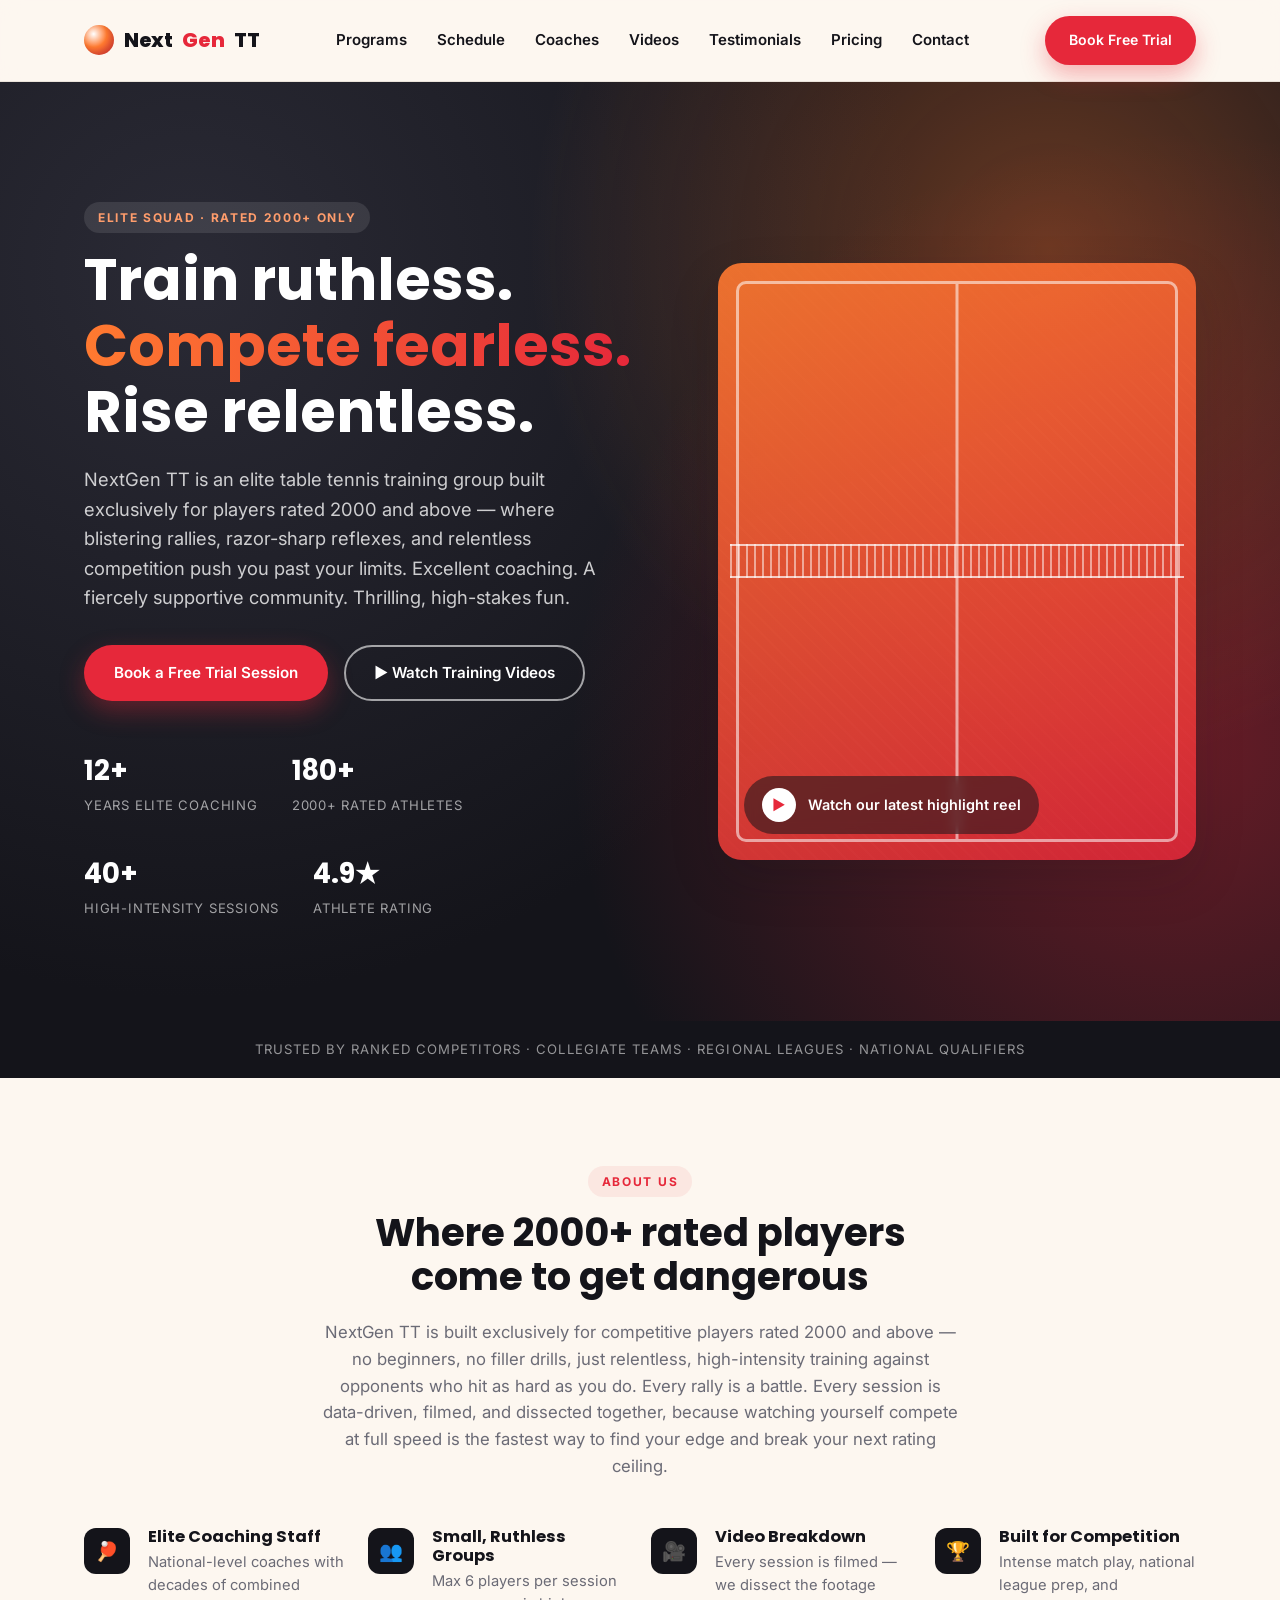
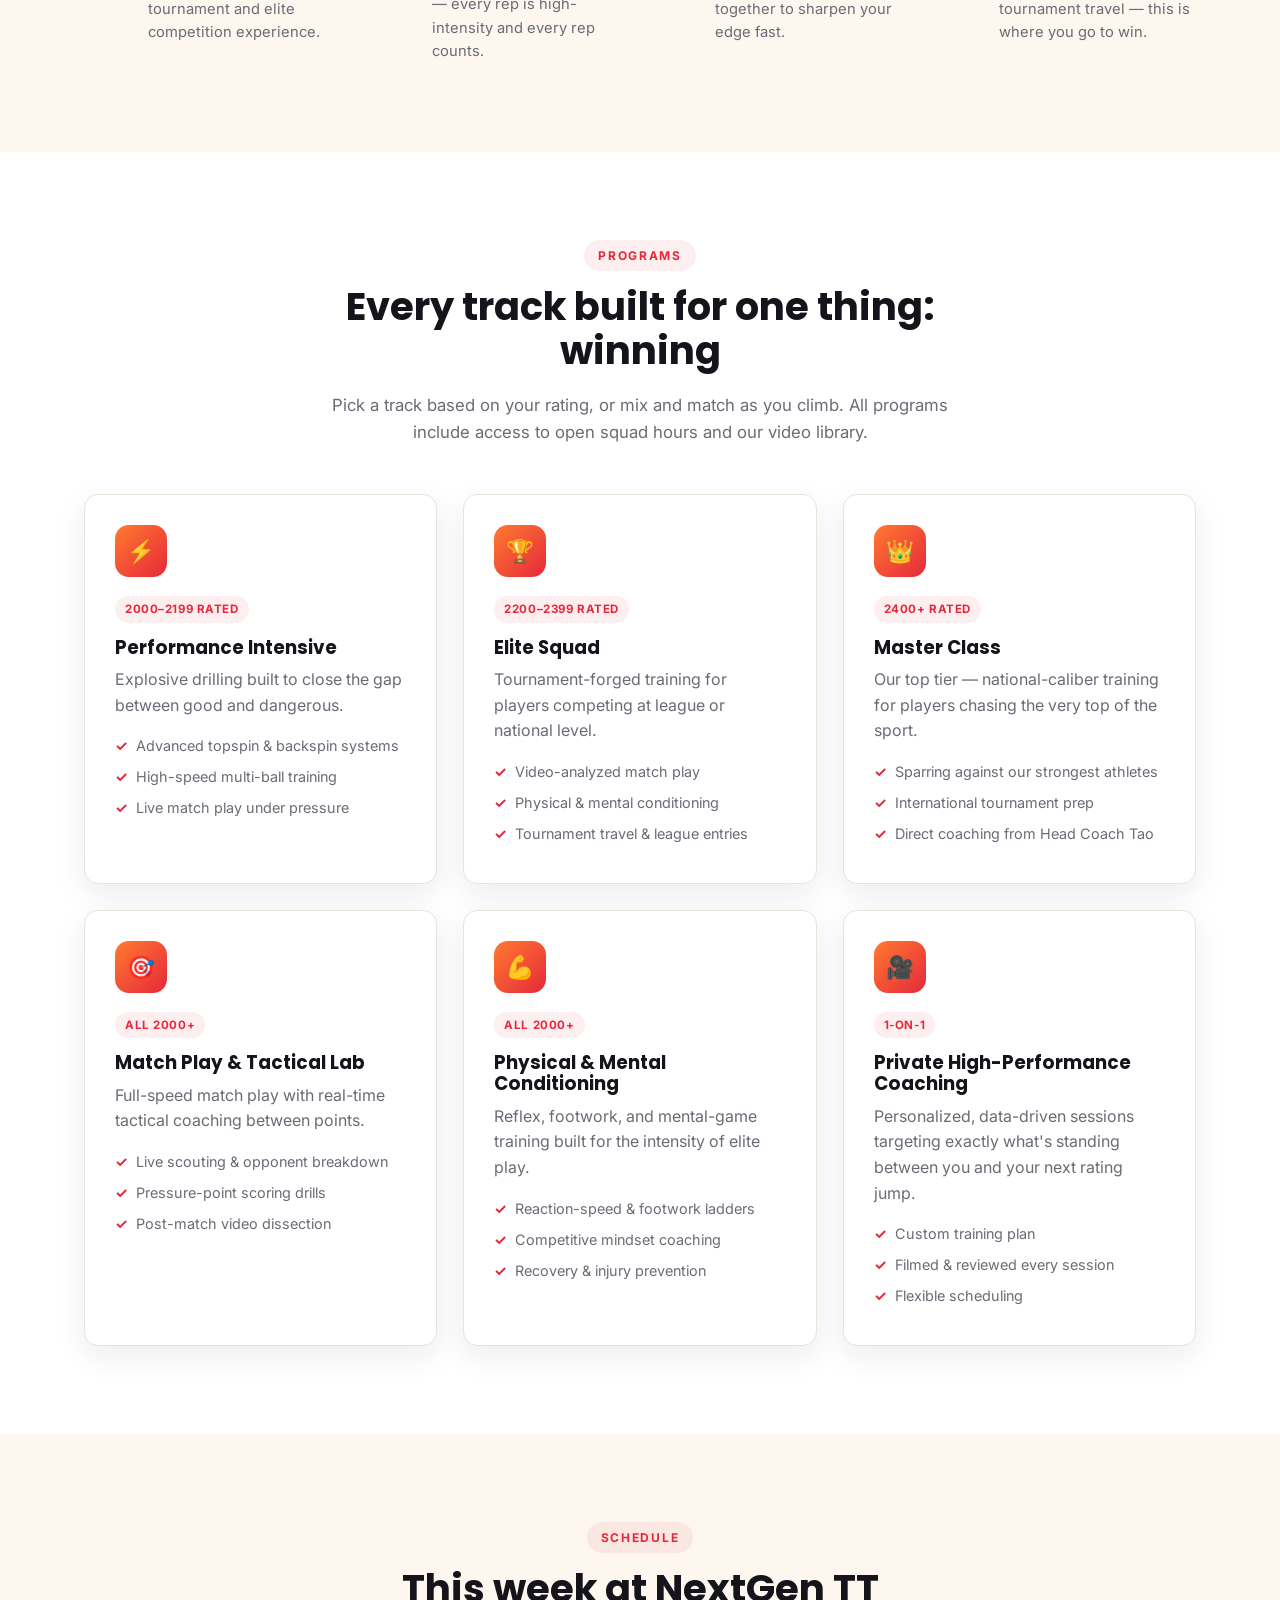
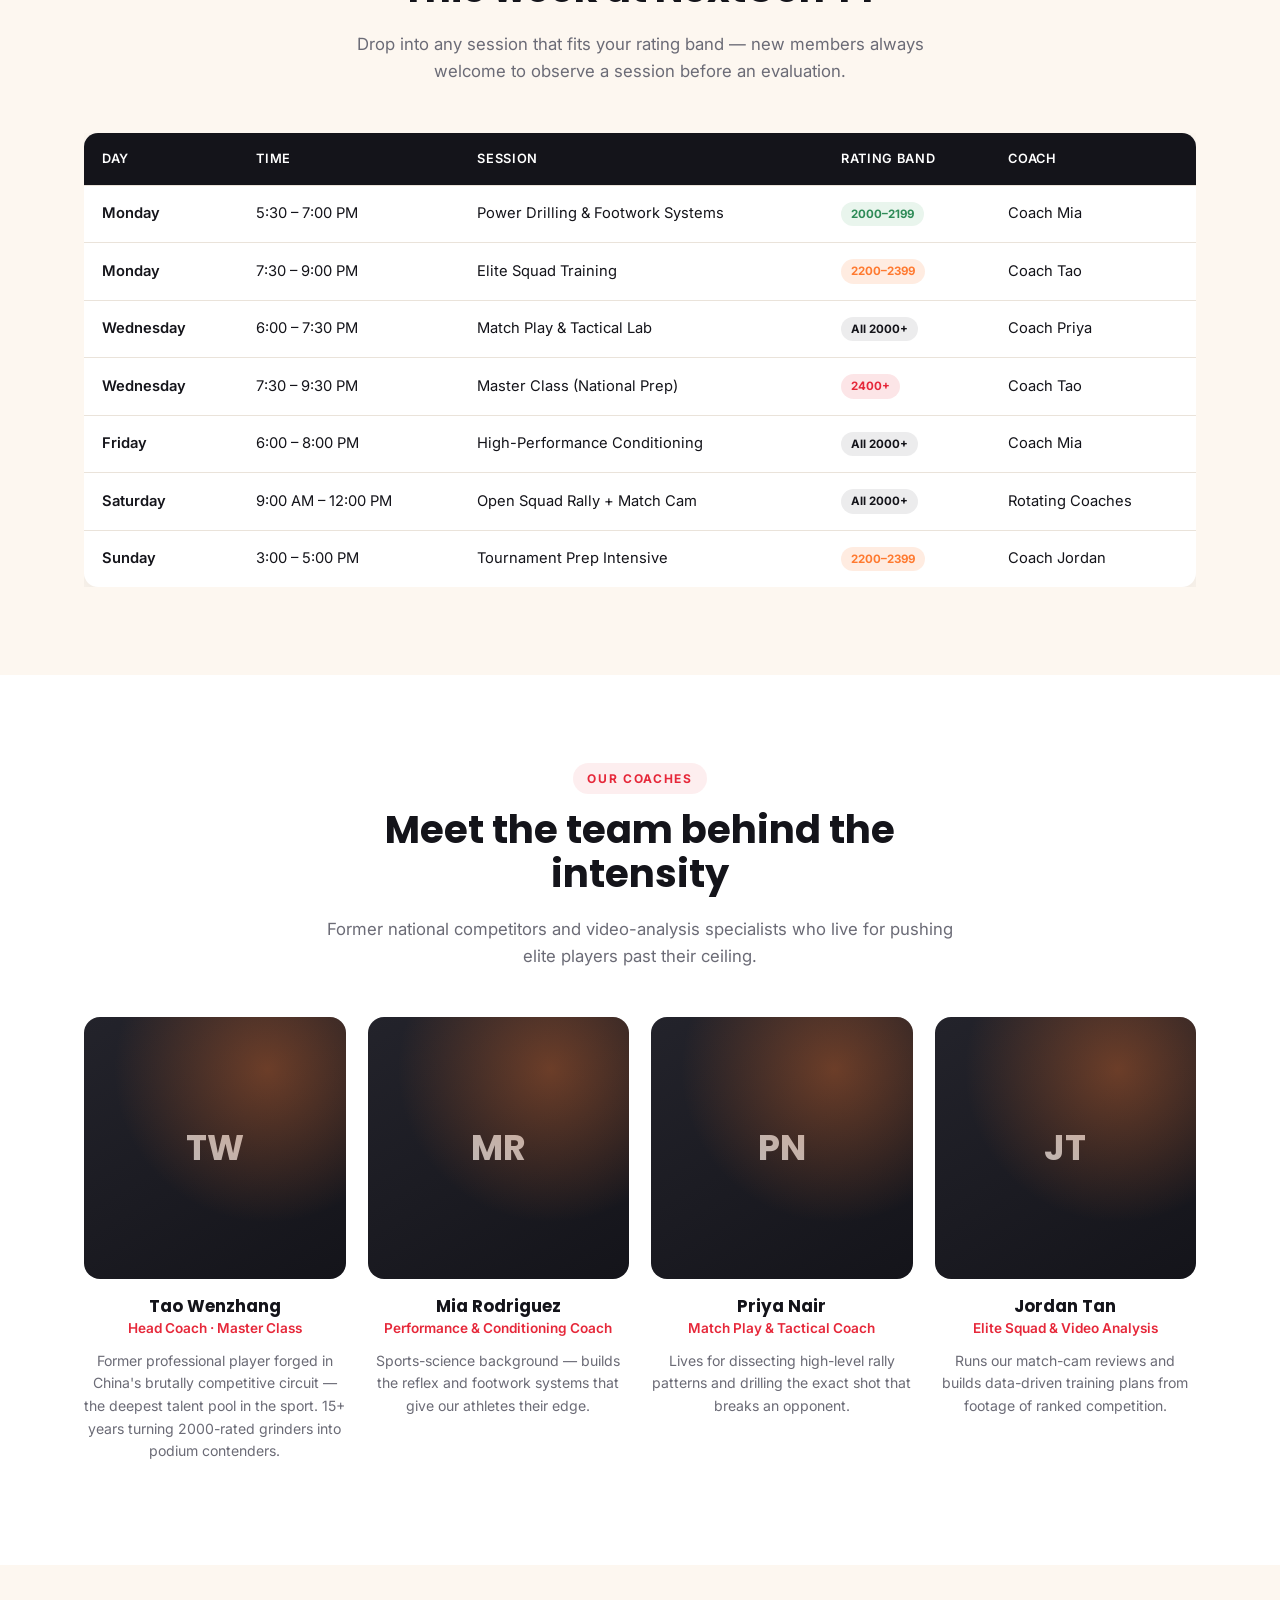
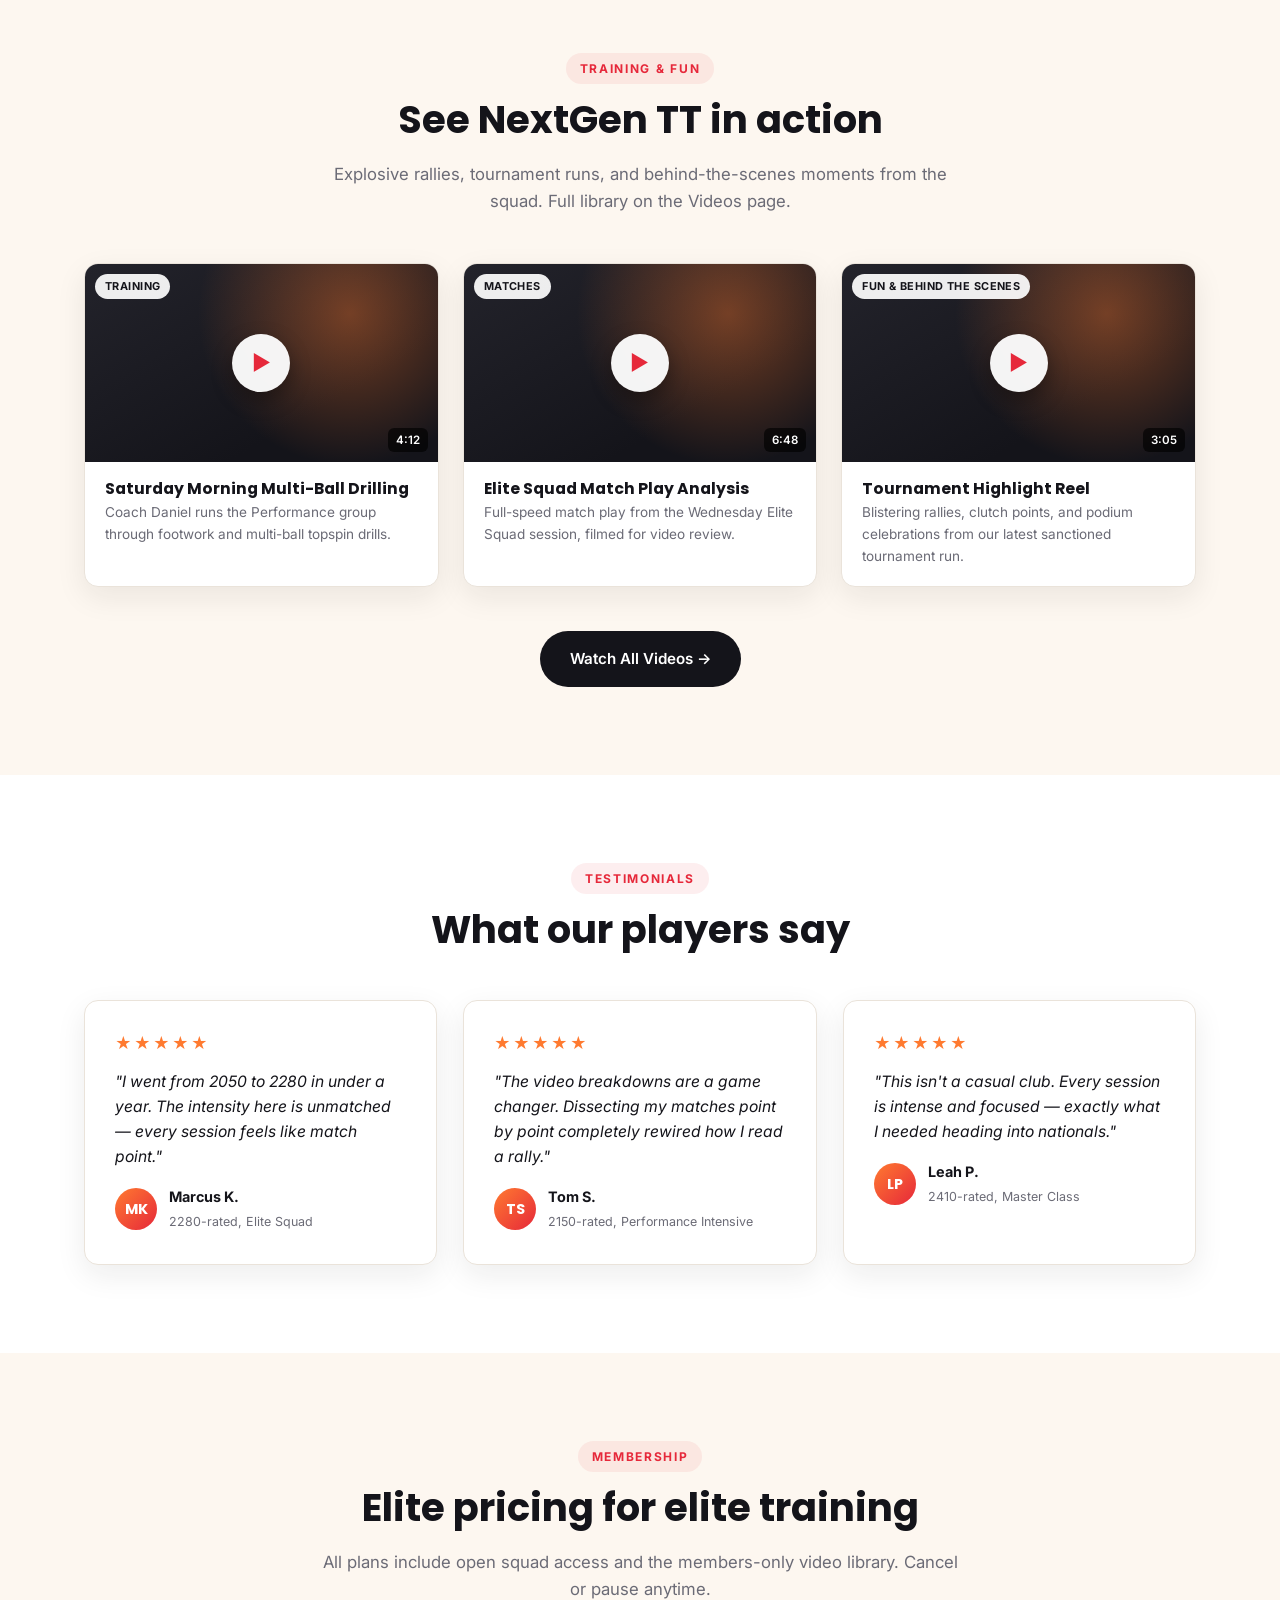
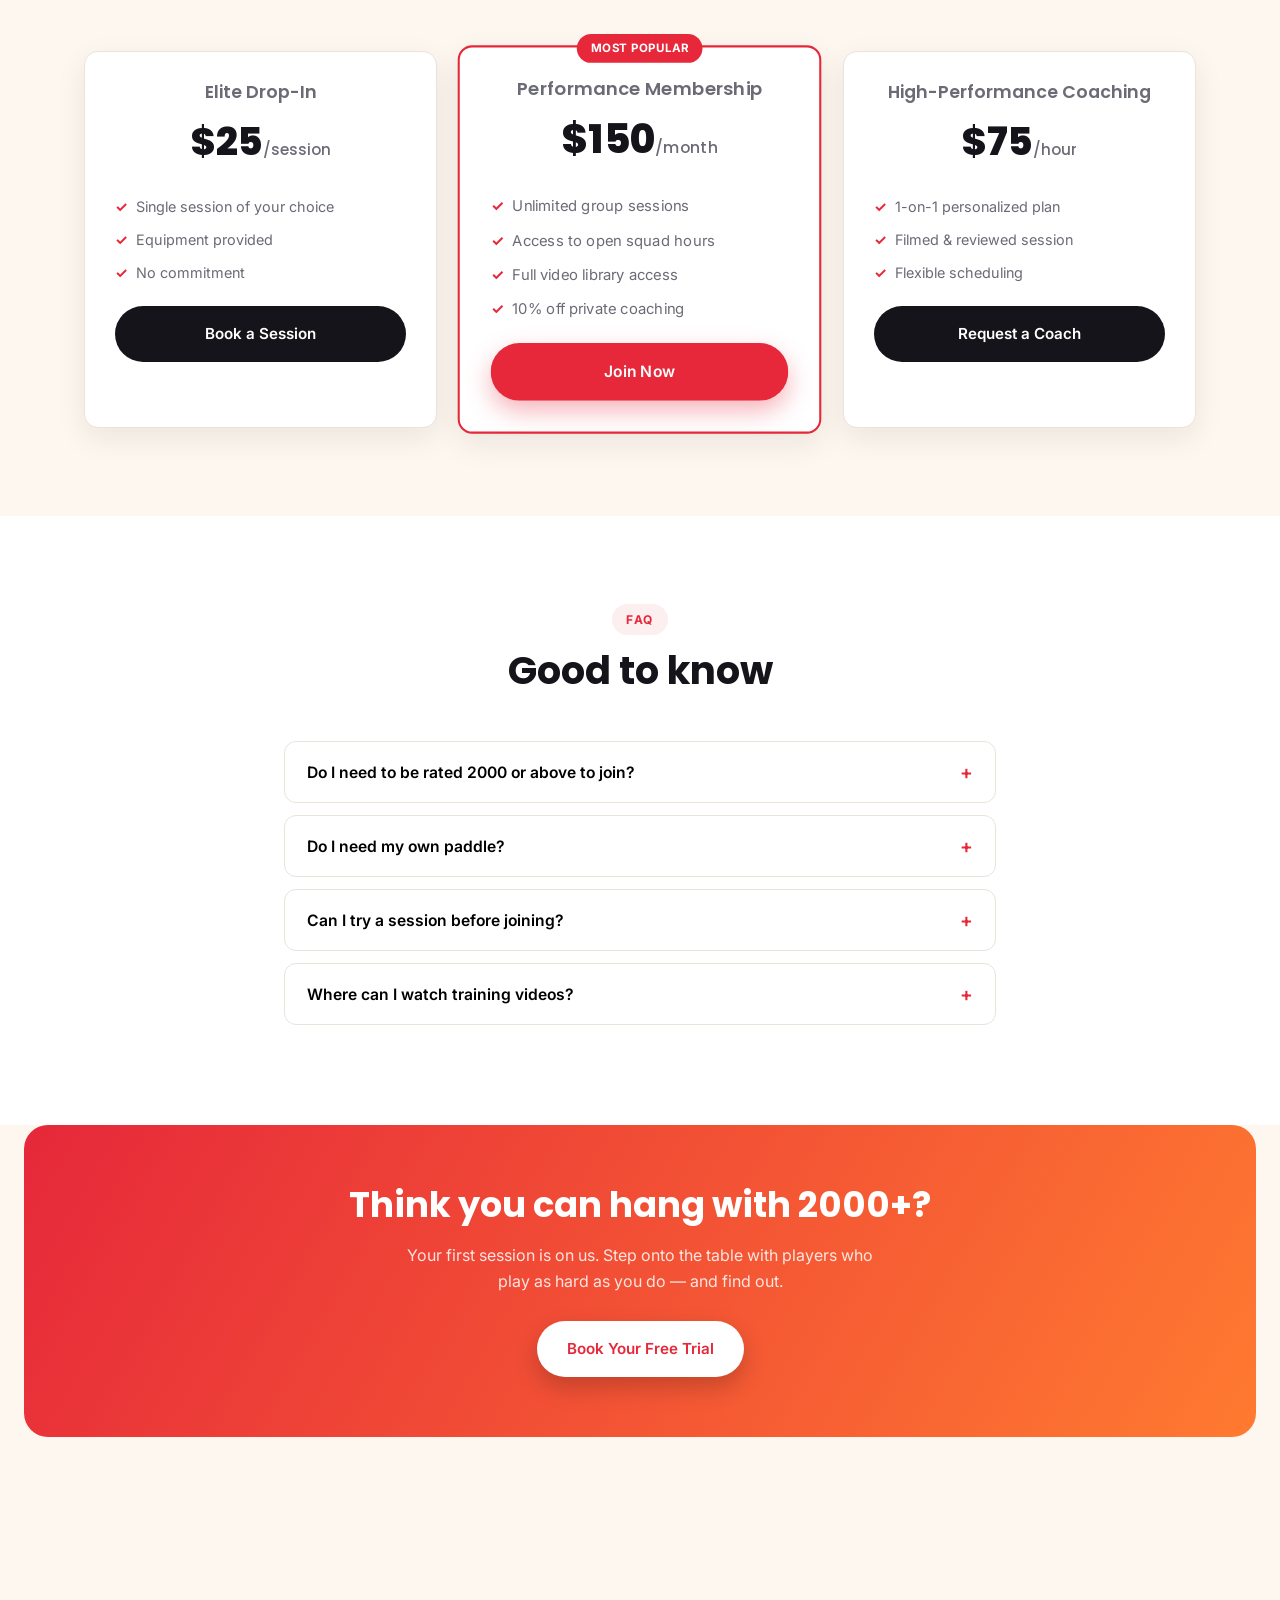
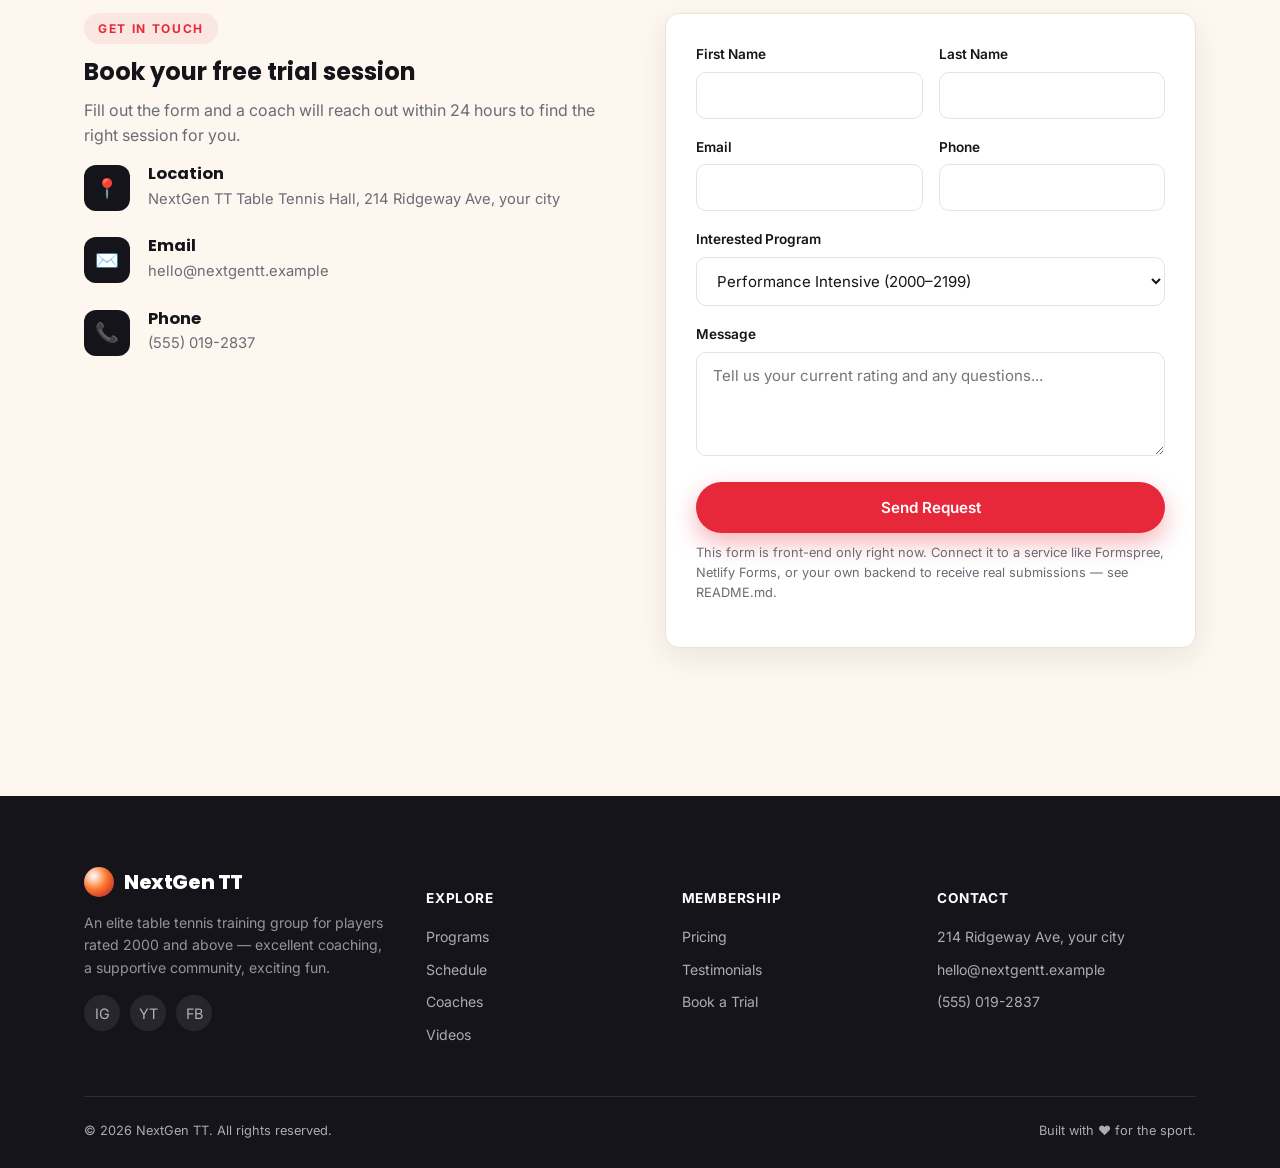
==== commit 7e32a366: "Name head coach as Tao Wenzhang Co-Authored-By: Claude Sonnet 5 <noreply@anthropic.com> Claude-Sessi" ====
--- a/index.html
+++ b/index.html
@@ -144,7 +144,7 @@
         <ul>
           <li>Sparring against our strongest athletes</li>
           <li>International tournament prep</li>
-          <li>Direct coaching from Head Coach Daniel</li>
+          <li>Direct coaching from Head Coach Tao</li>
         </ul>
       </div>
       <div class="card program-card">
@@ -216,7 +216,7 @@
             <td>7:30 – 9:00 PM</td>
             <td>Elite Squad Training</td>
             <td><span class="badge int">2200–2399</span></td>
-            <td>Coach Daniel</td>
+            <td>Coach Tao</td>
           </tr>
           <tr>
             <td class="level">Wednesday</td>
@@ -230,7 +230,7 @@
             <td>7:30 – 9:30 PM</td>
             <td>Master Class (National Prep)</td>
             <td><span class="badge adv">2400+</span></td>
-            <td>Coach Daniel</td>
+            <td>Coach Tao</td>
           </tr>
           <tr>
             <td class="level">Friday</td>
@@ -269,10 +269,10 @@
     </div>
     <div class="grid-4">
       <div class="coach-card">
-        <div class="coach-photo">DC</div>
-        <h3>Daniel Cho</h3>
+        <div class="coach-photo">TW</div>
+        <h3>Tao Wenzhang</h3>
         <span class="coach-role">Head Coach · Master Class</span>
-        <p>Former national team member, 15+ years turning 2000-rated grinders into podium contenders.</p>
+        <p>Former professional player forged in China's brutally competitive circuit — the deepest talent pool in the sport. 15+ years turning 2000-rated grinders into podium contenders.</p>
       </div>
       <div class="coach-card">
         <div class="coach-photo">MR</div>
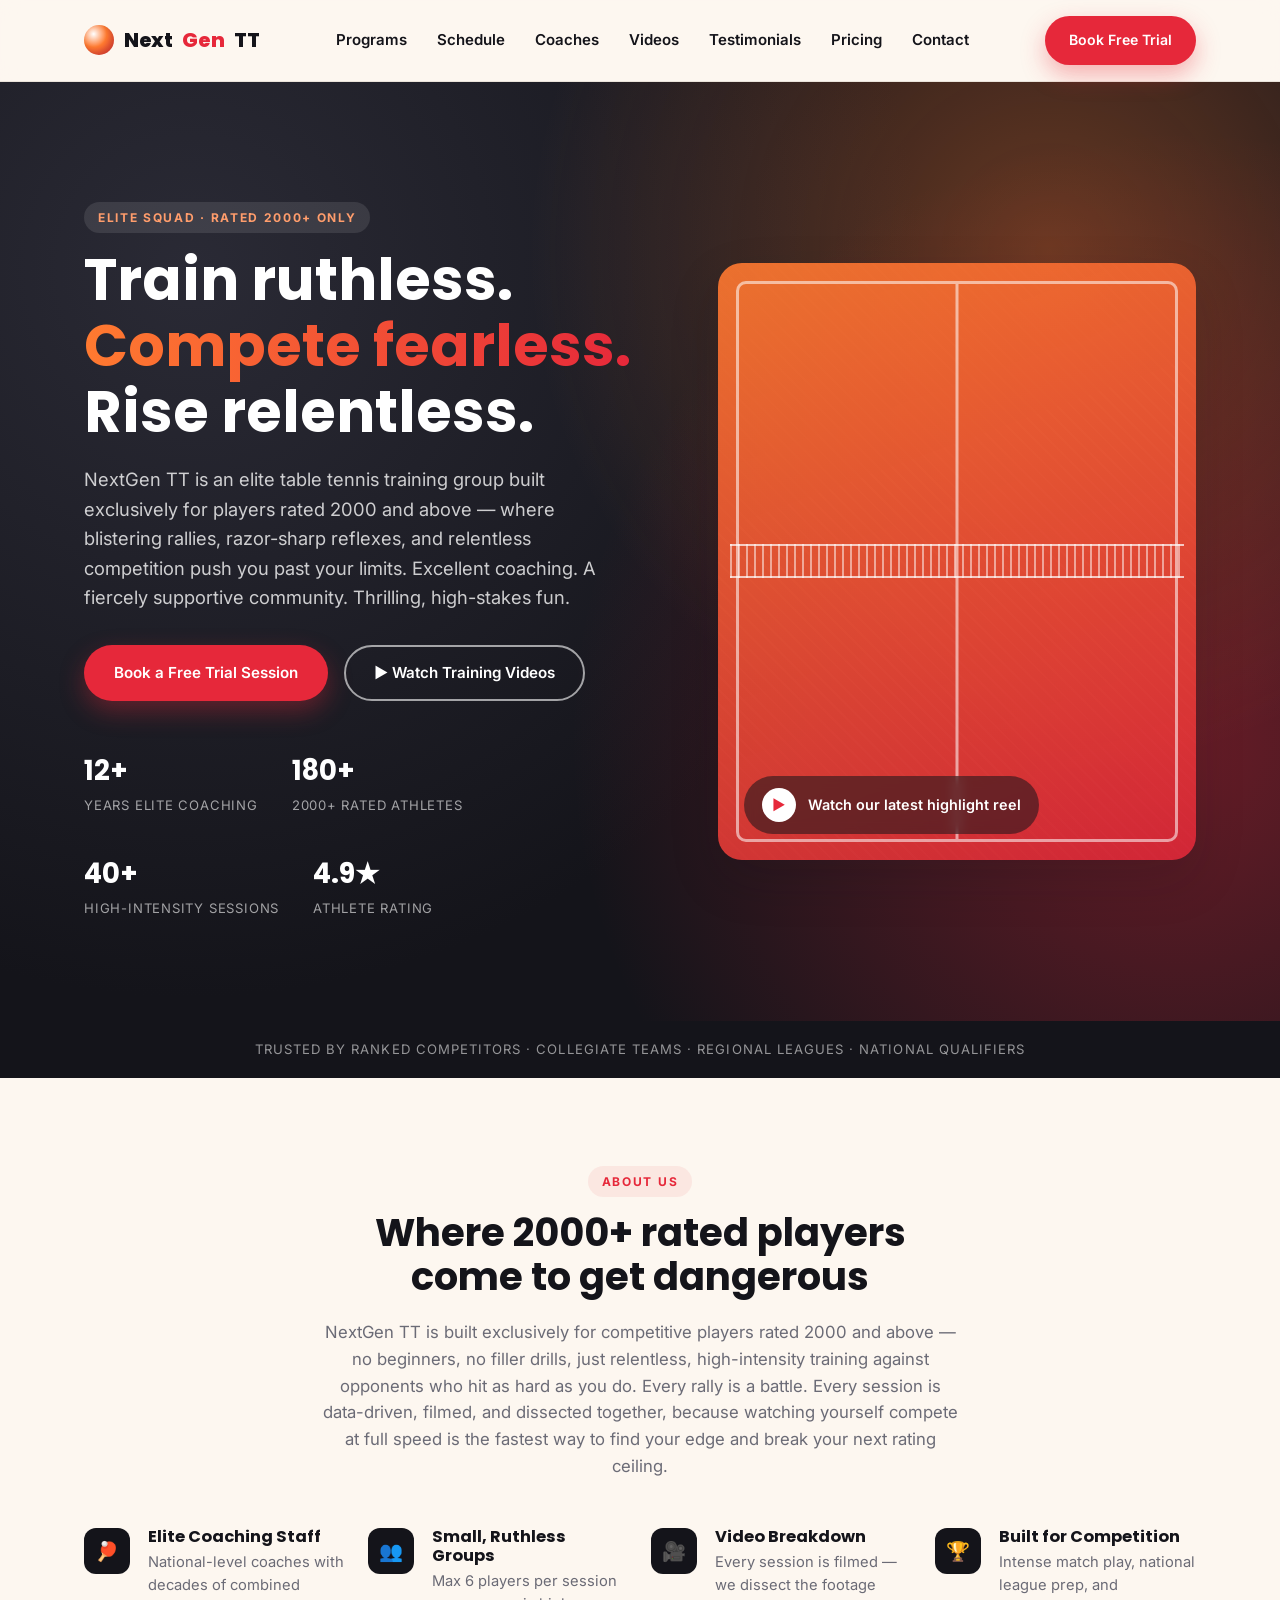
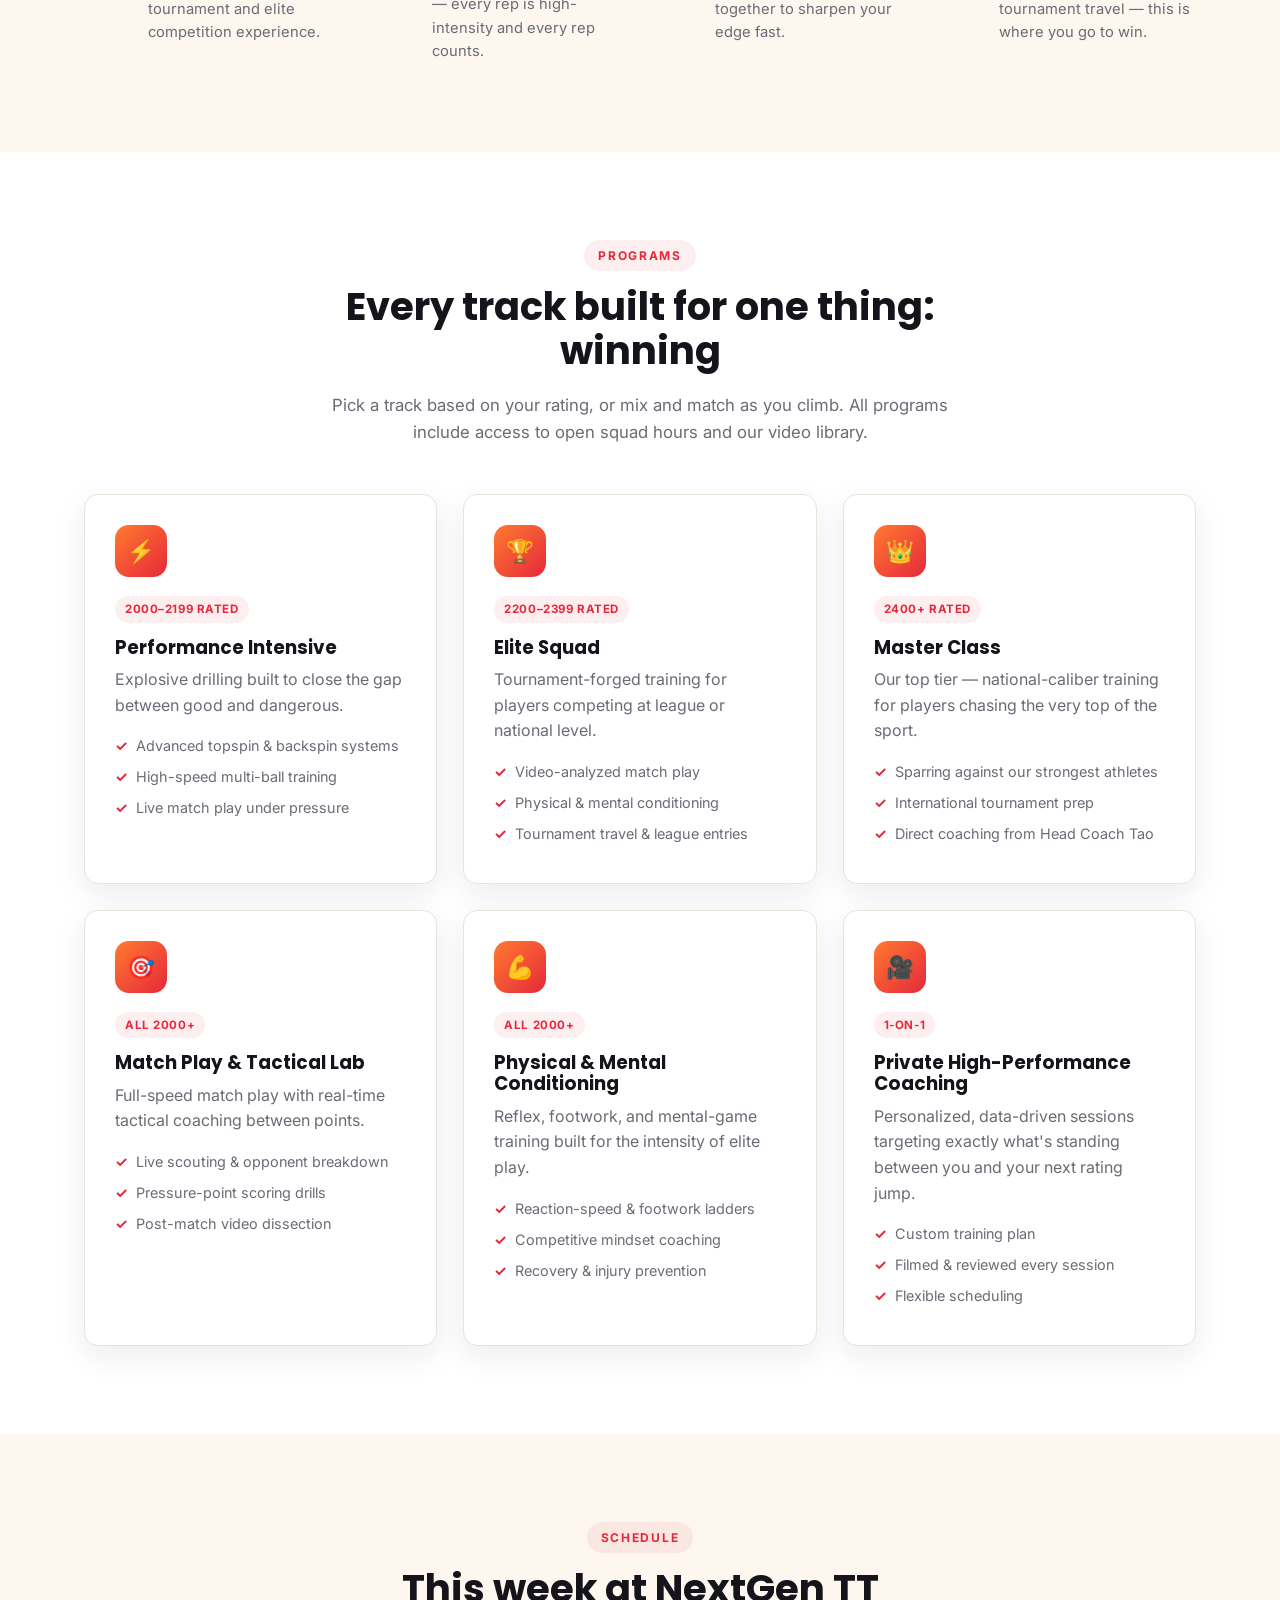
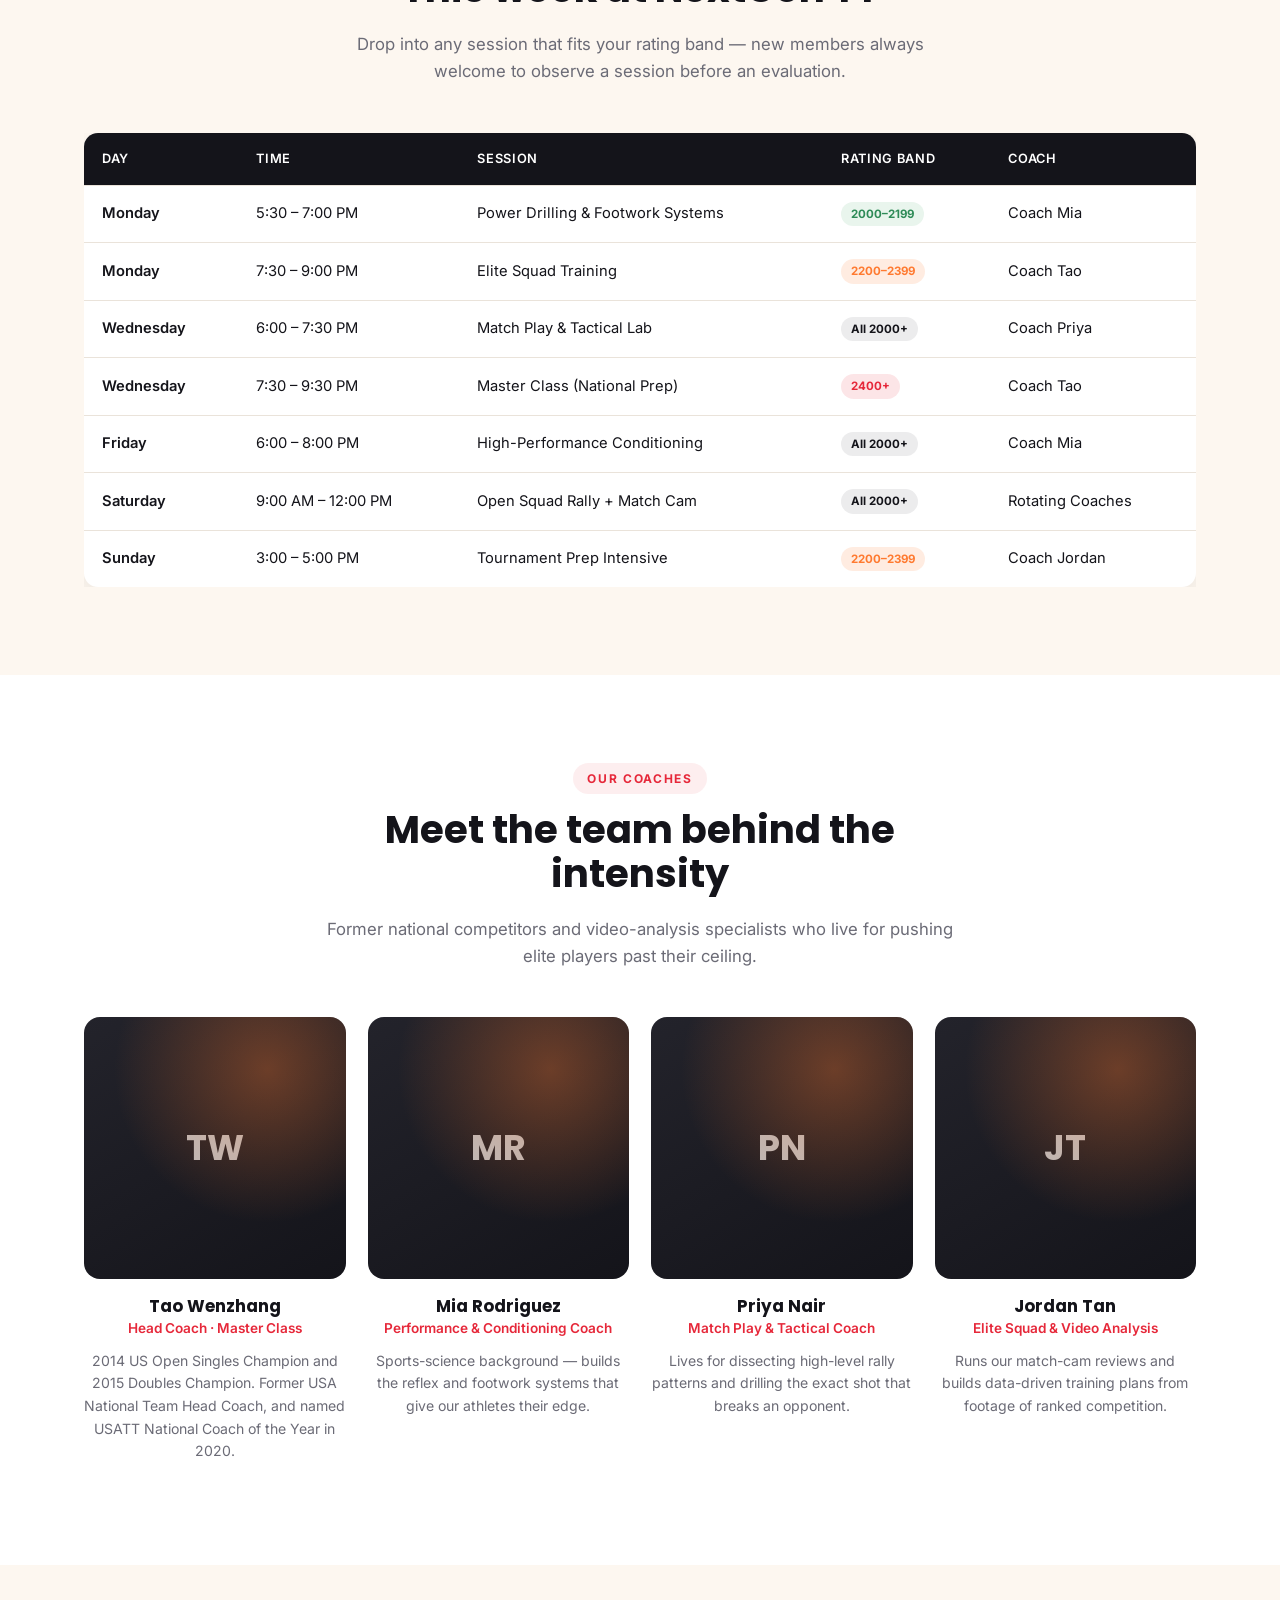
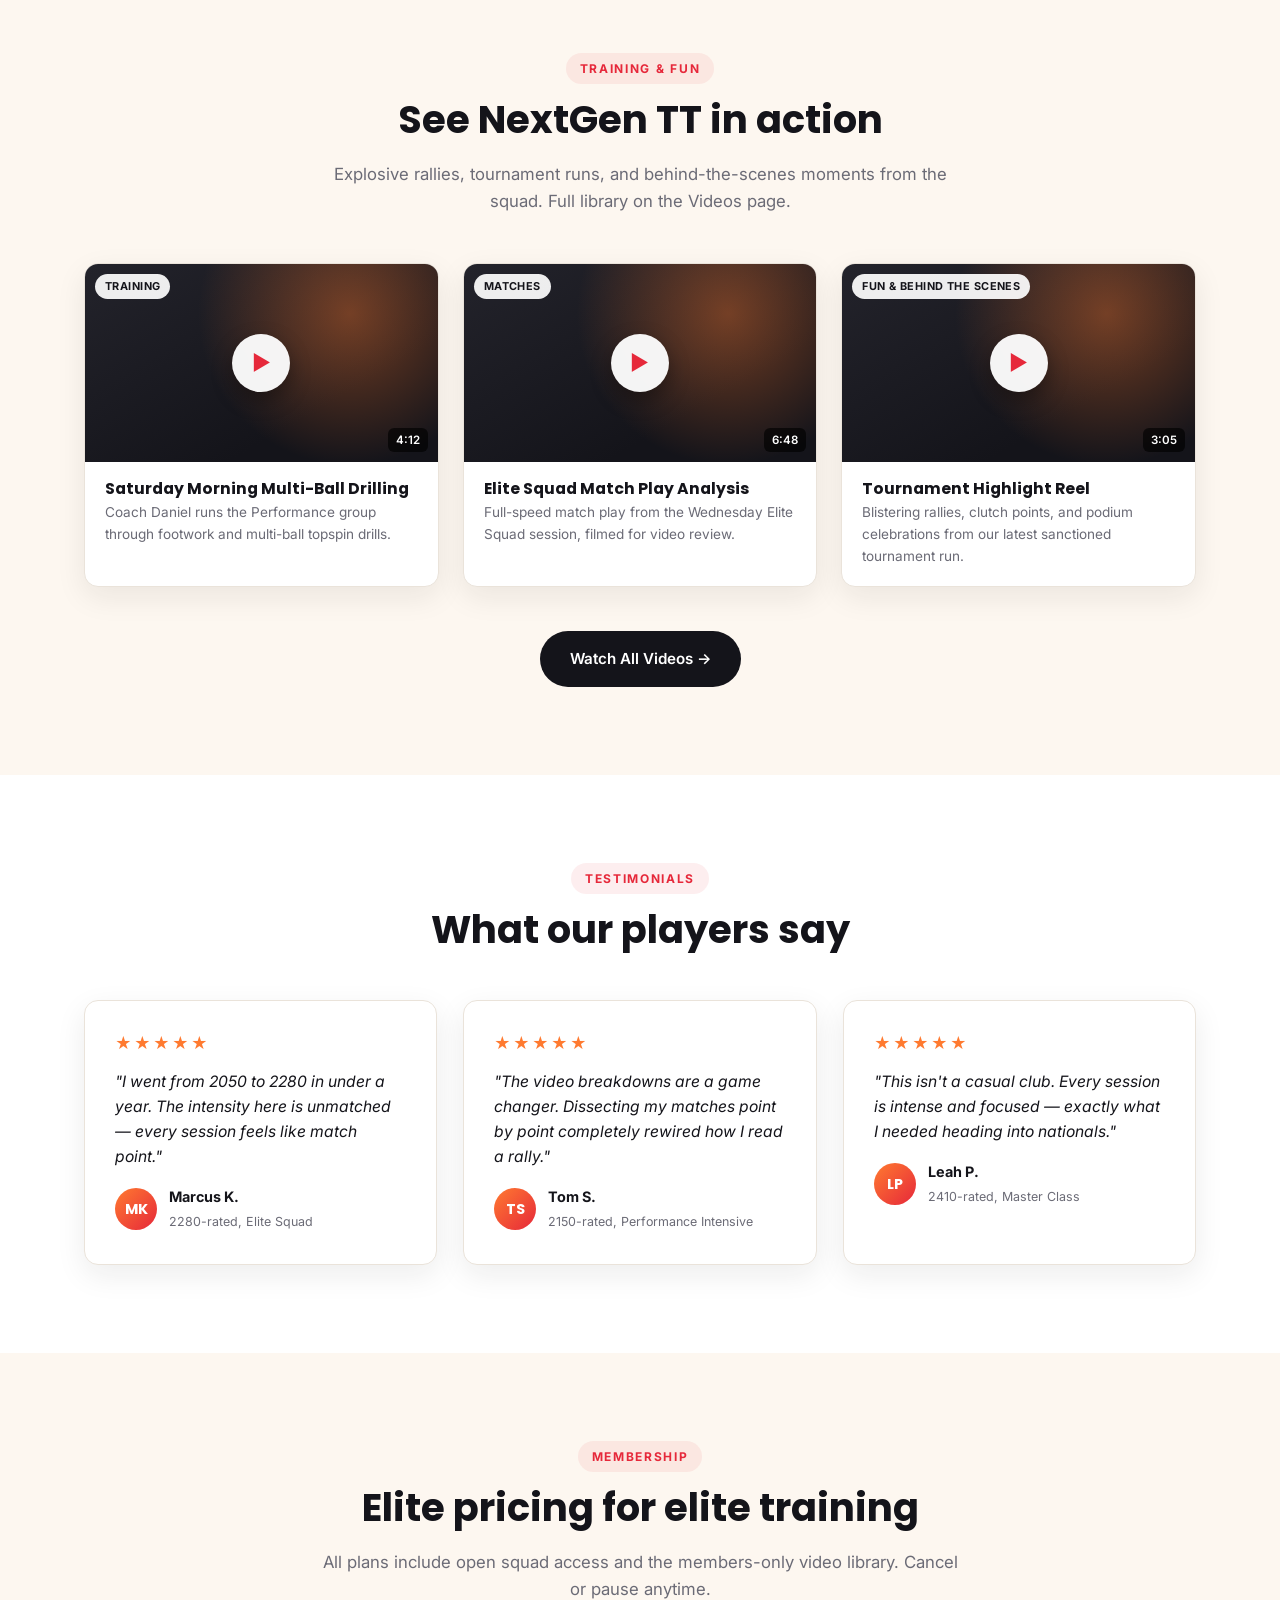
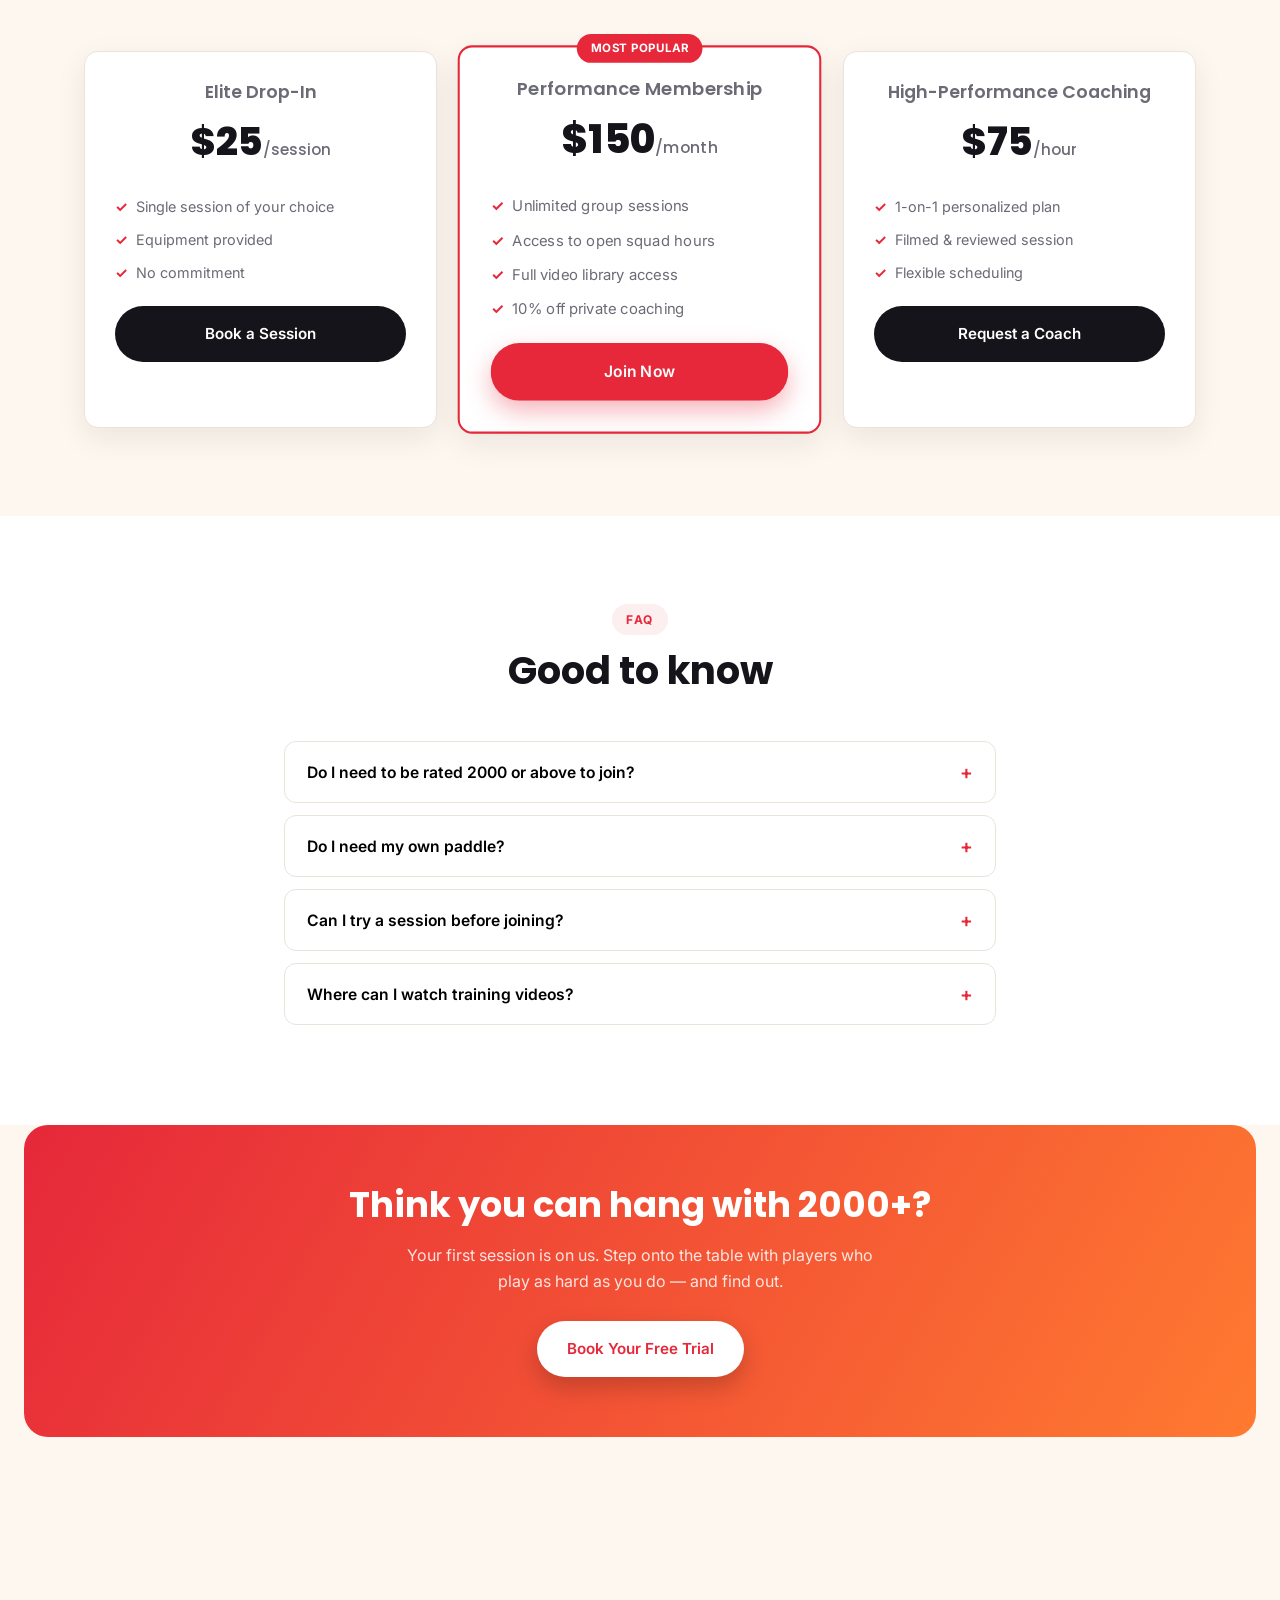
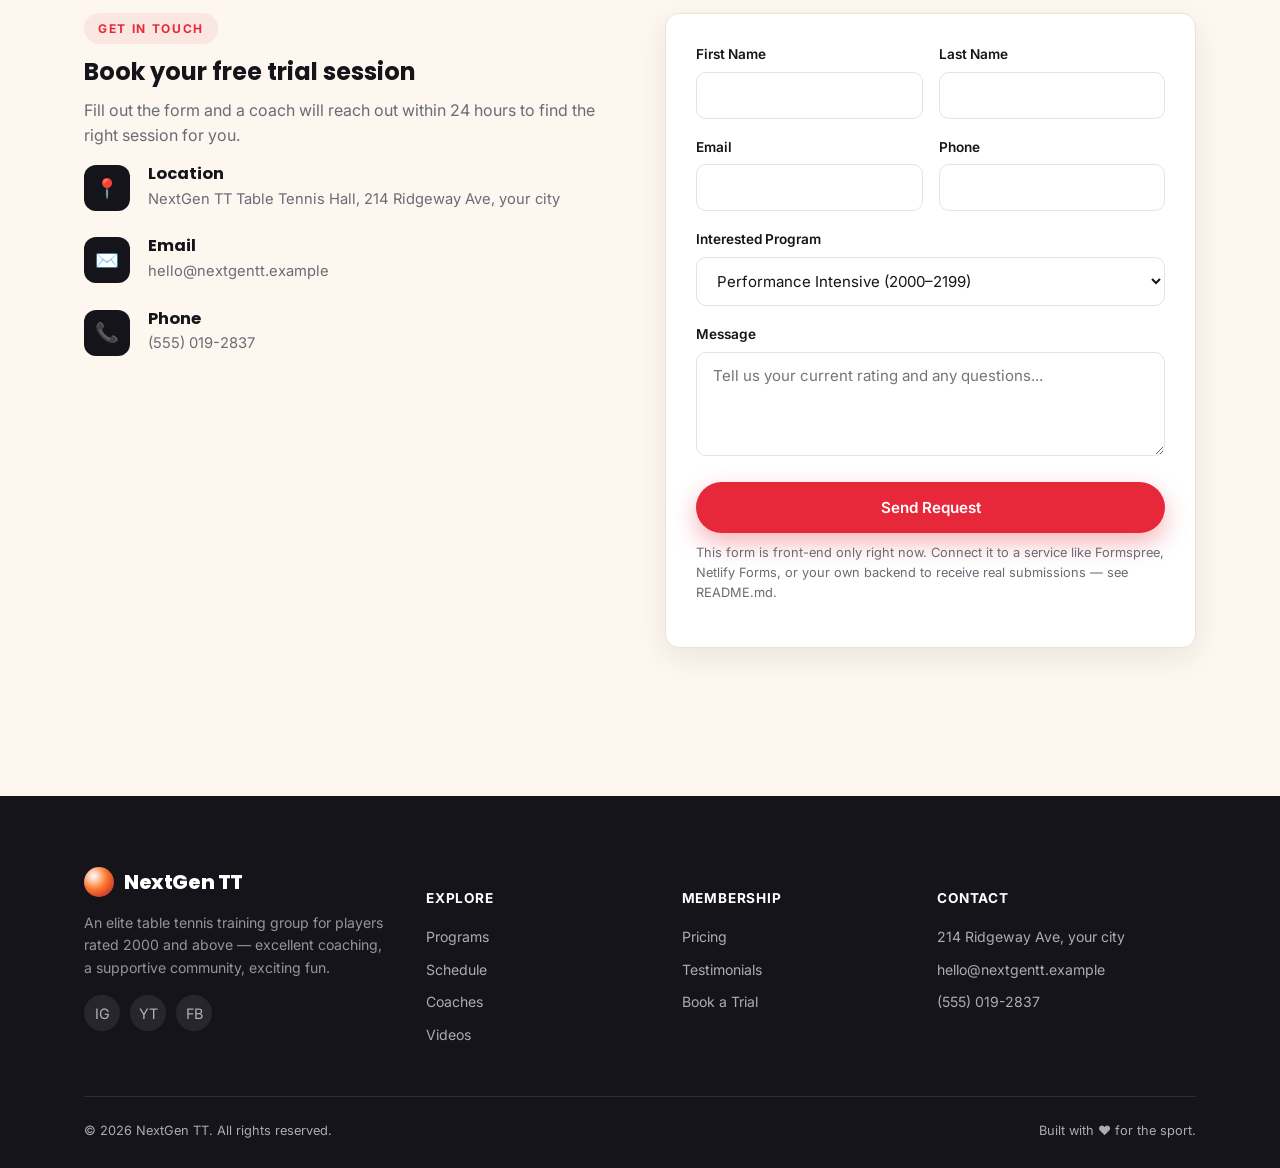
==== commit 42a107cd: "Update head coach bio with real accomplishments Co-Authored-By: Claude Sonnet 5 <noreply@anthropic.c" ====
--- a/index.html
+++ b/index.html
@@ -272,7 +272,7 @@
         <div class="coach-photo">TW</div>
         <h3>Tao Wenzhang</h3>
         <span class="coach-role">Head Coach · Master Class</span>
-        <p>Former professional player forged in China's brutally competitive circuit — the deepest talent pool in the sport. 15+ years turning 2000-rated grinders into podium contenders.</p>
+        <p>2014 US Open Singles Champion and 2015 Doubles Champion. Former USA National Team Head Coach, and named USATT National Coach of the Year in 2020.</p>
       </div>
       <div class="coach-card">
         <div class="coach-photo">MR</div>
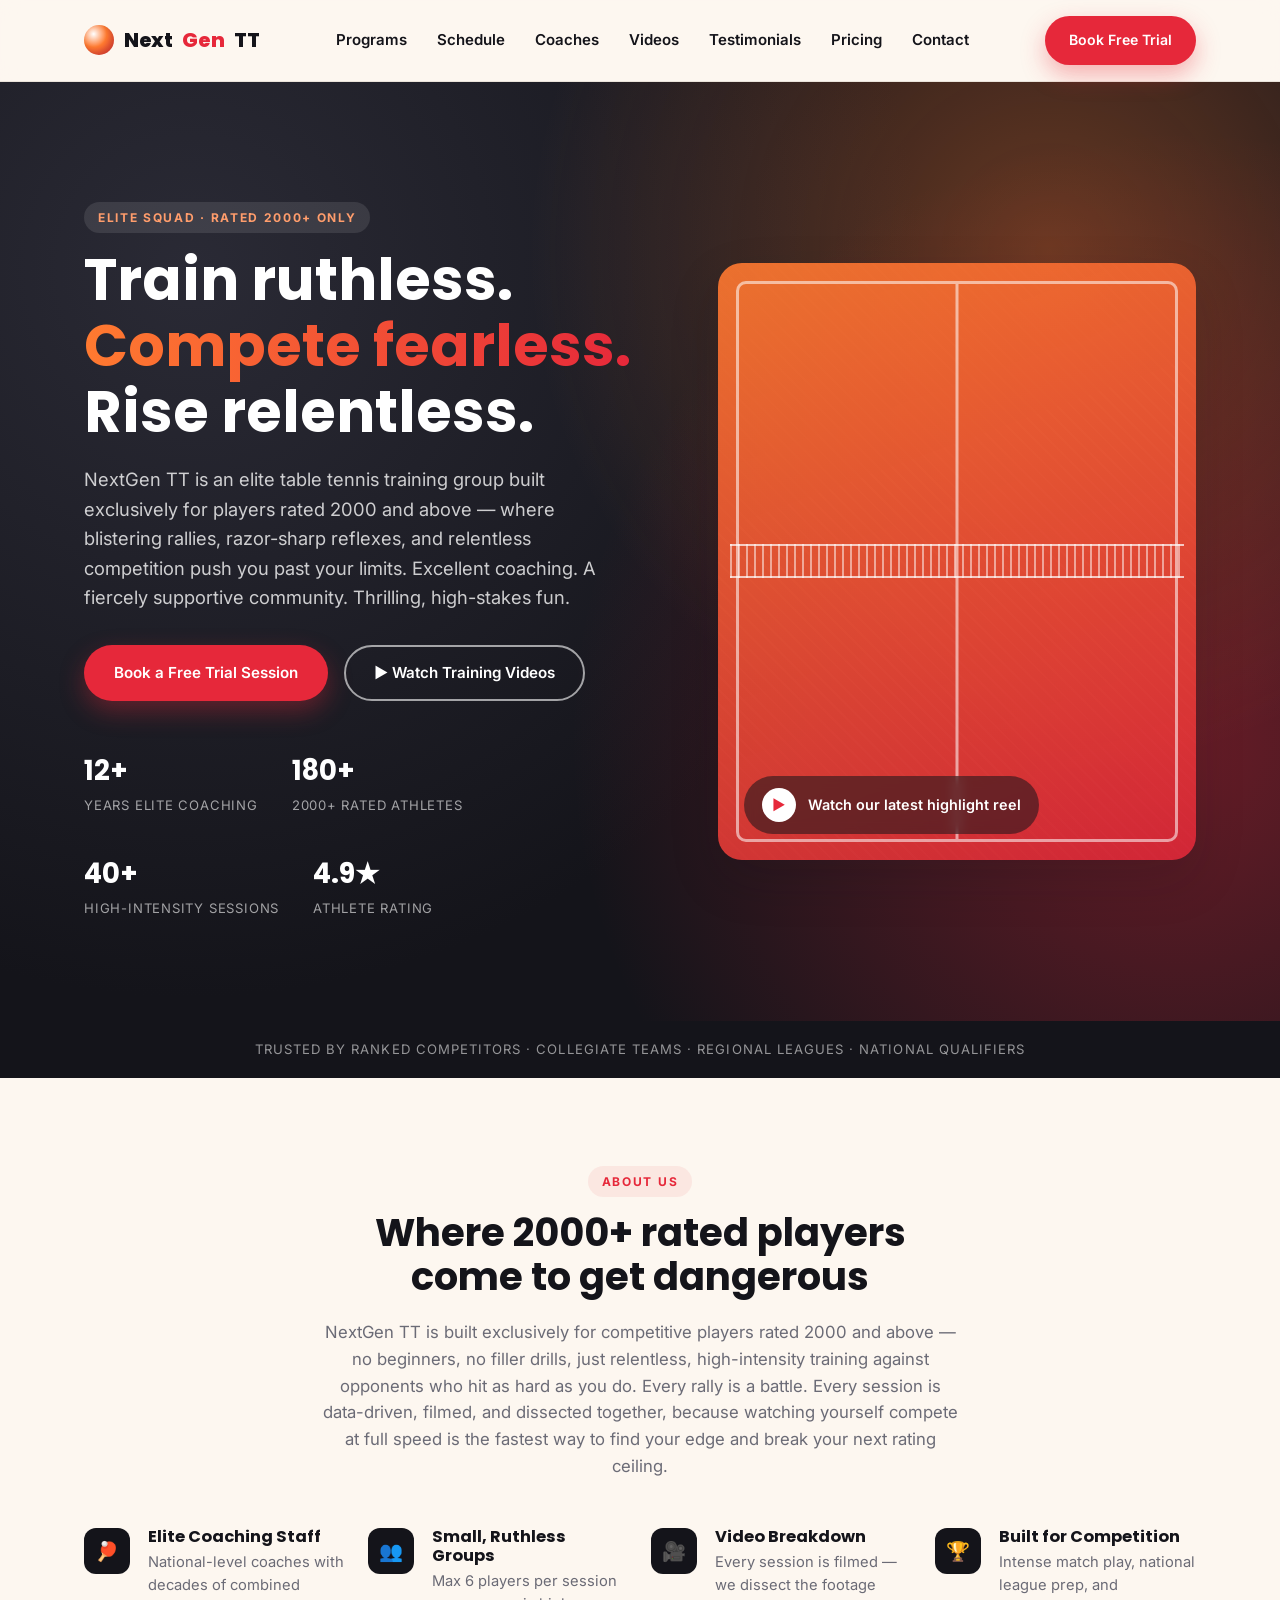
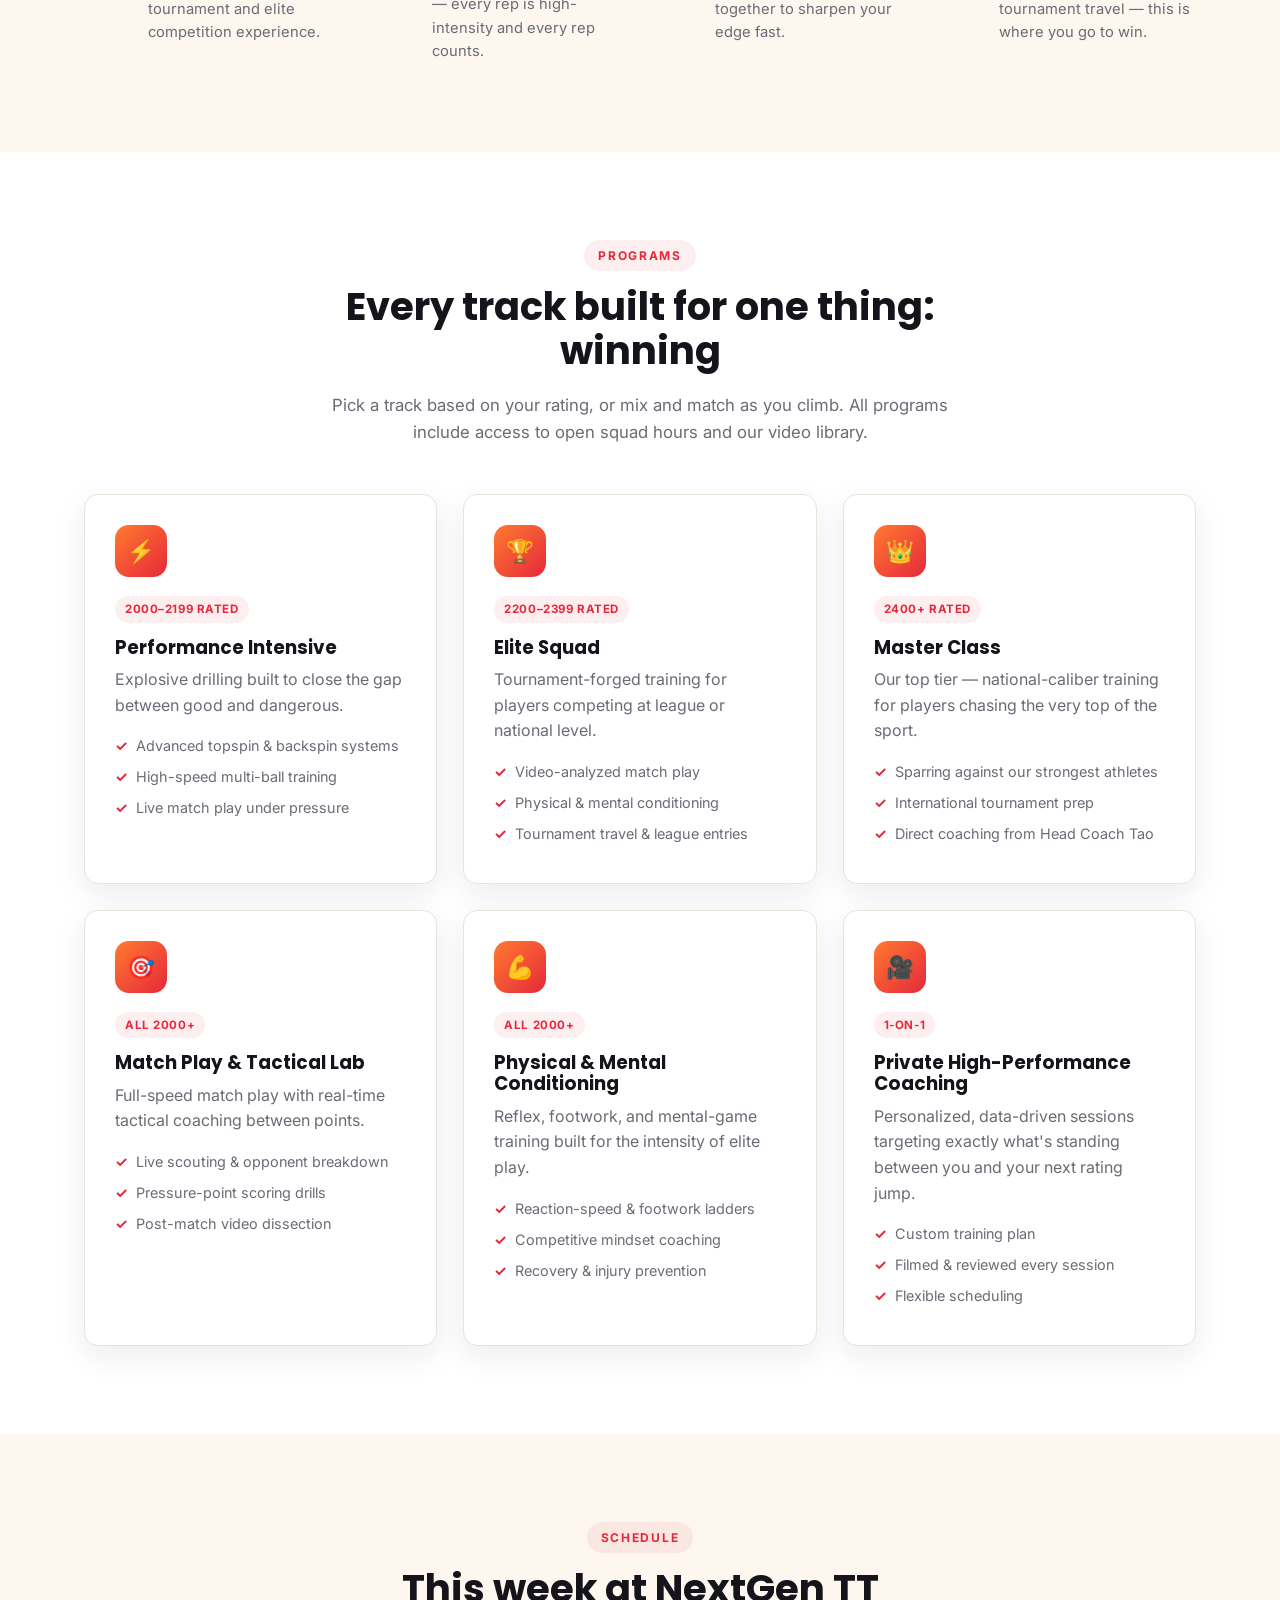
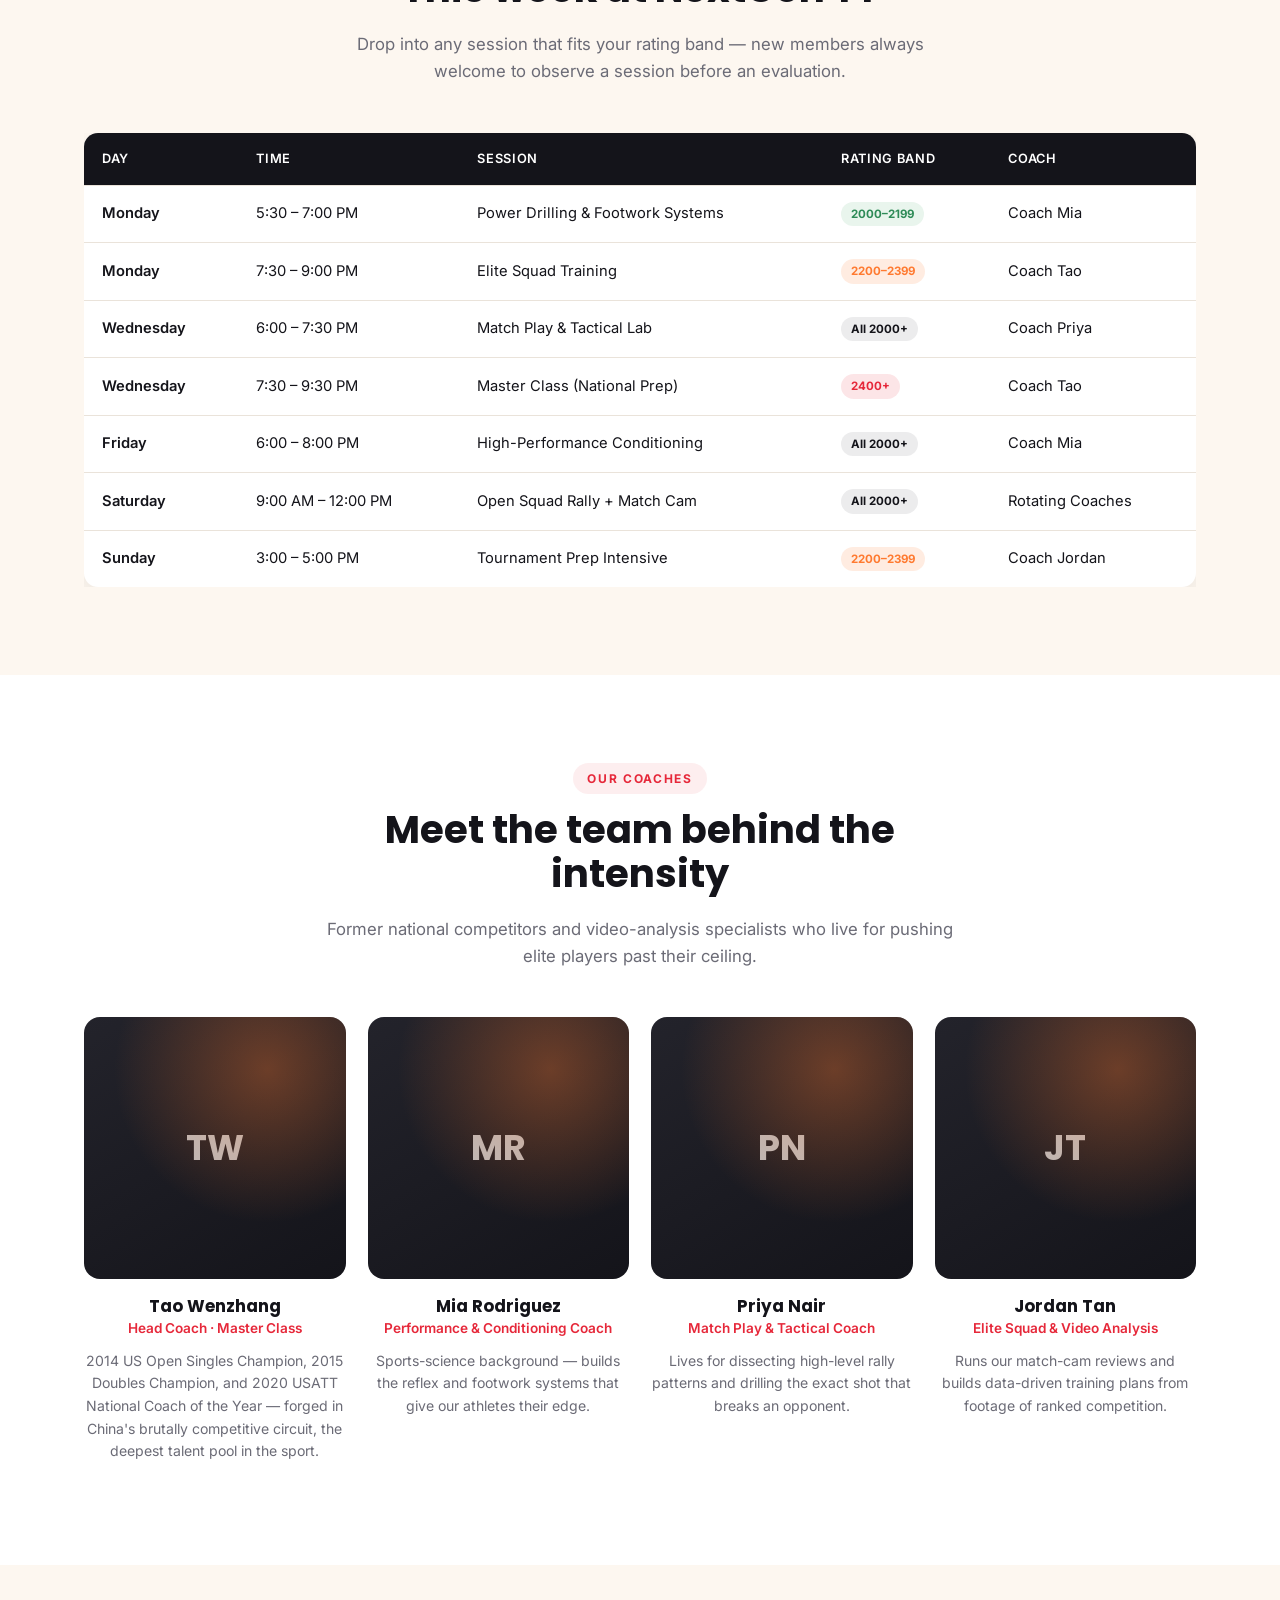
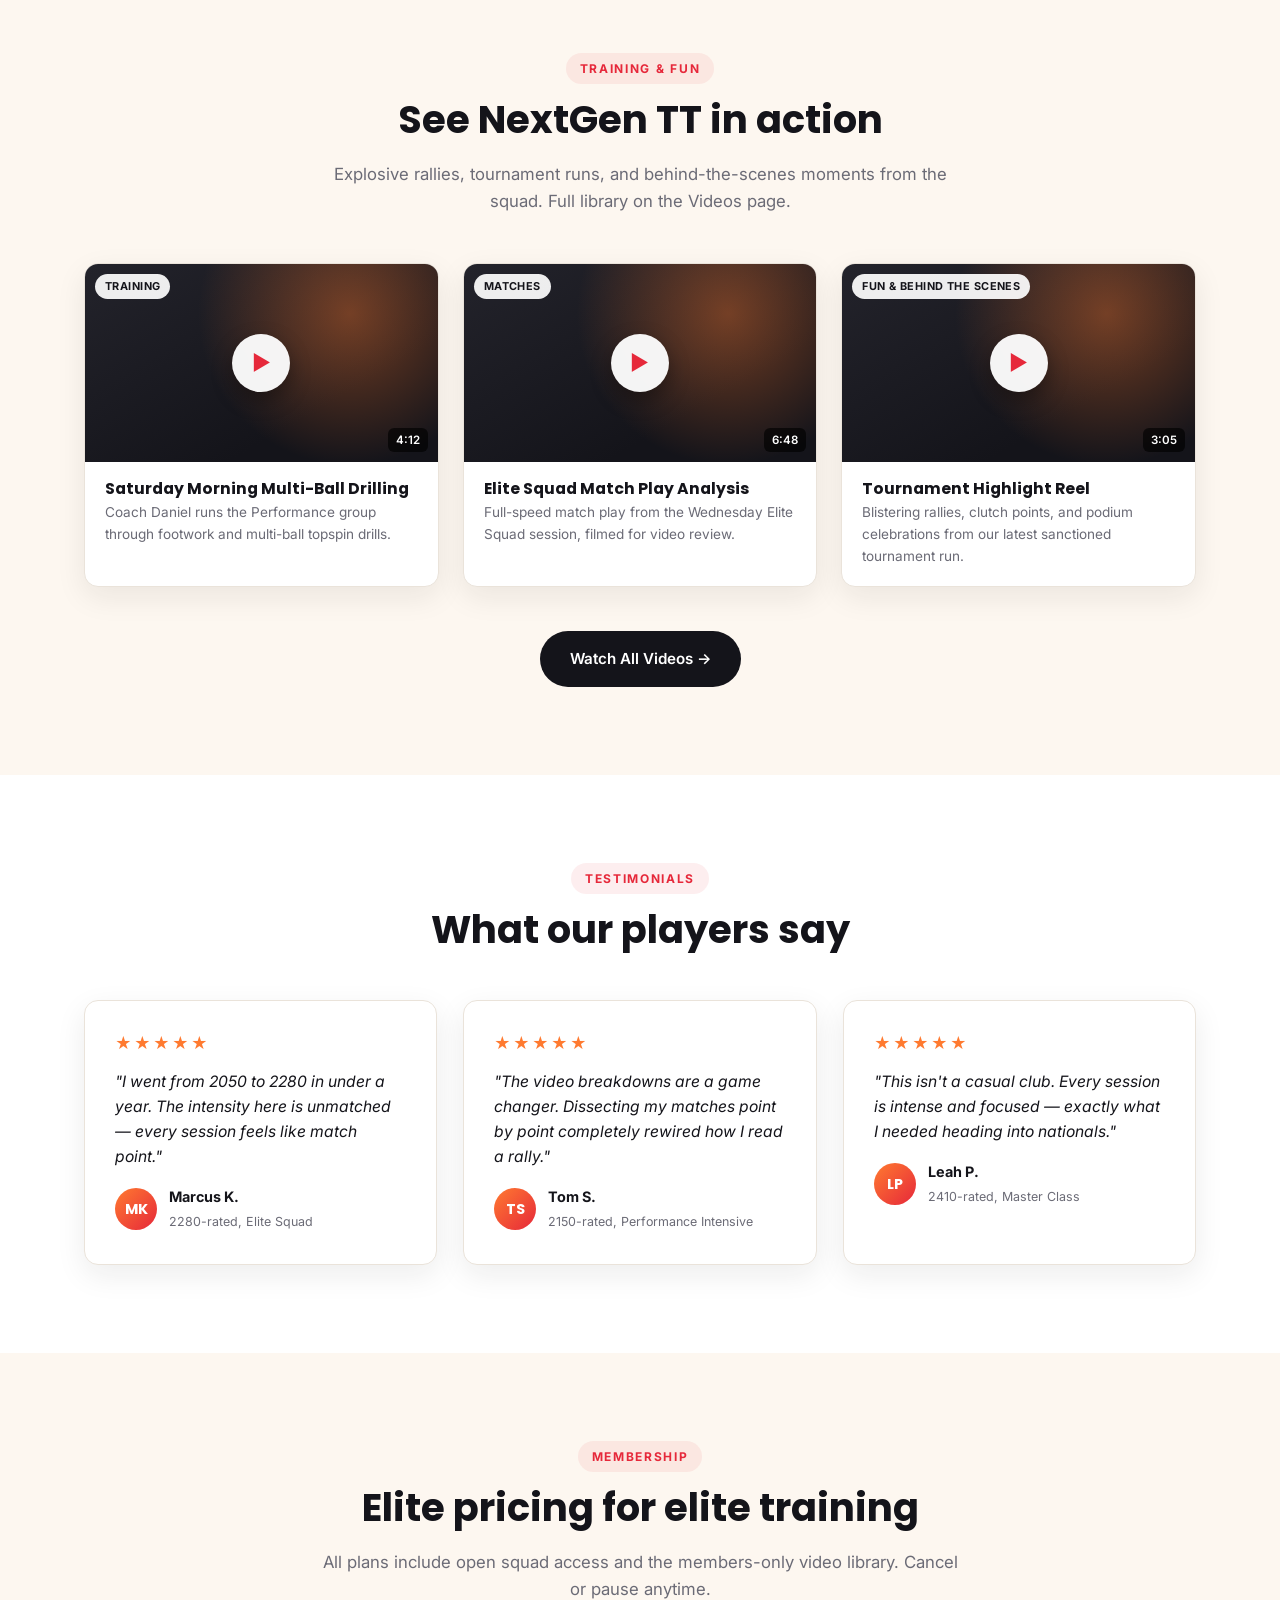
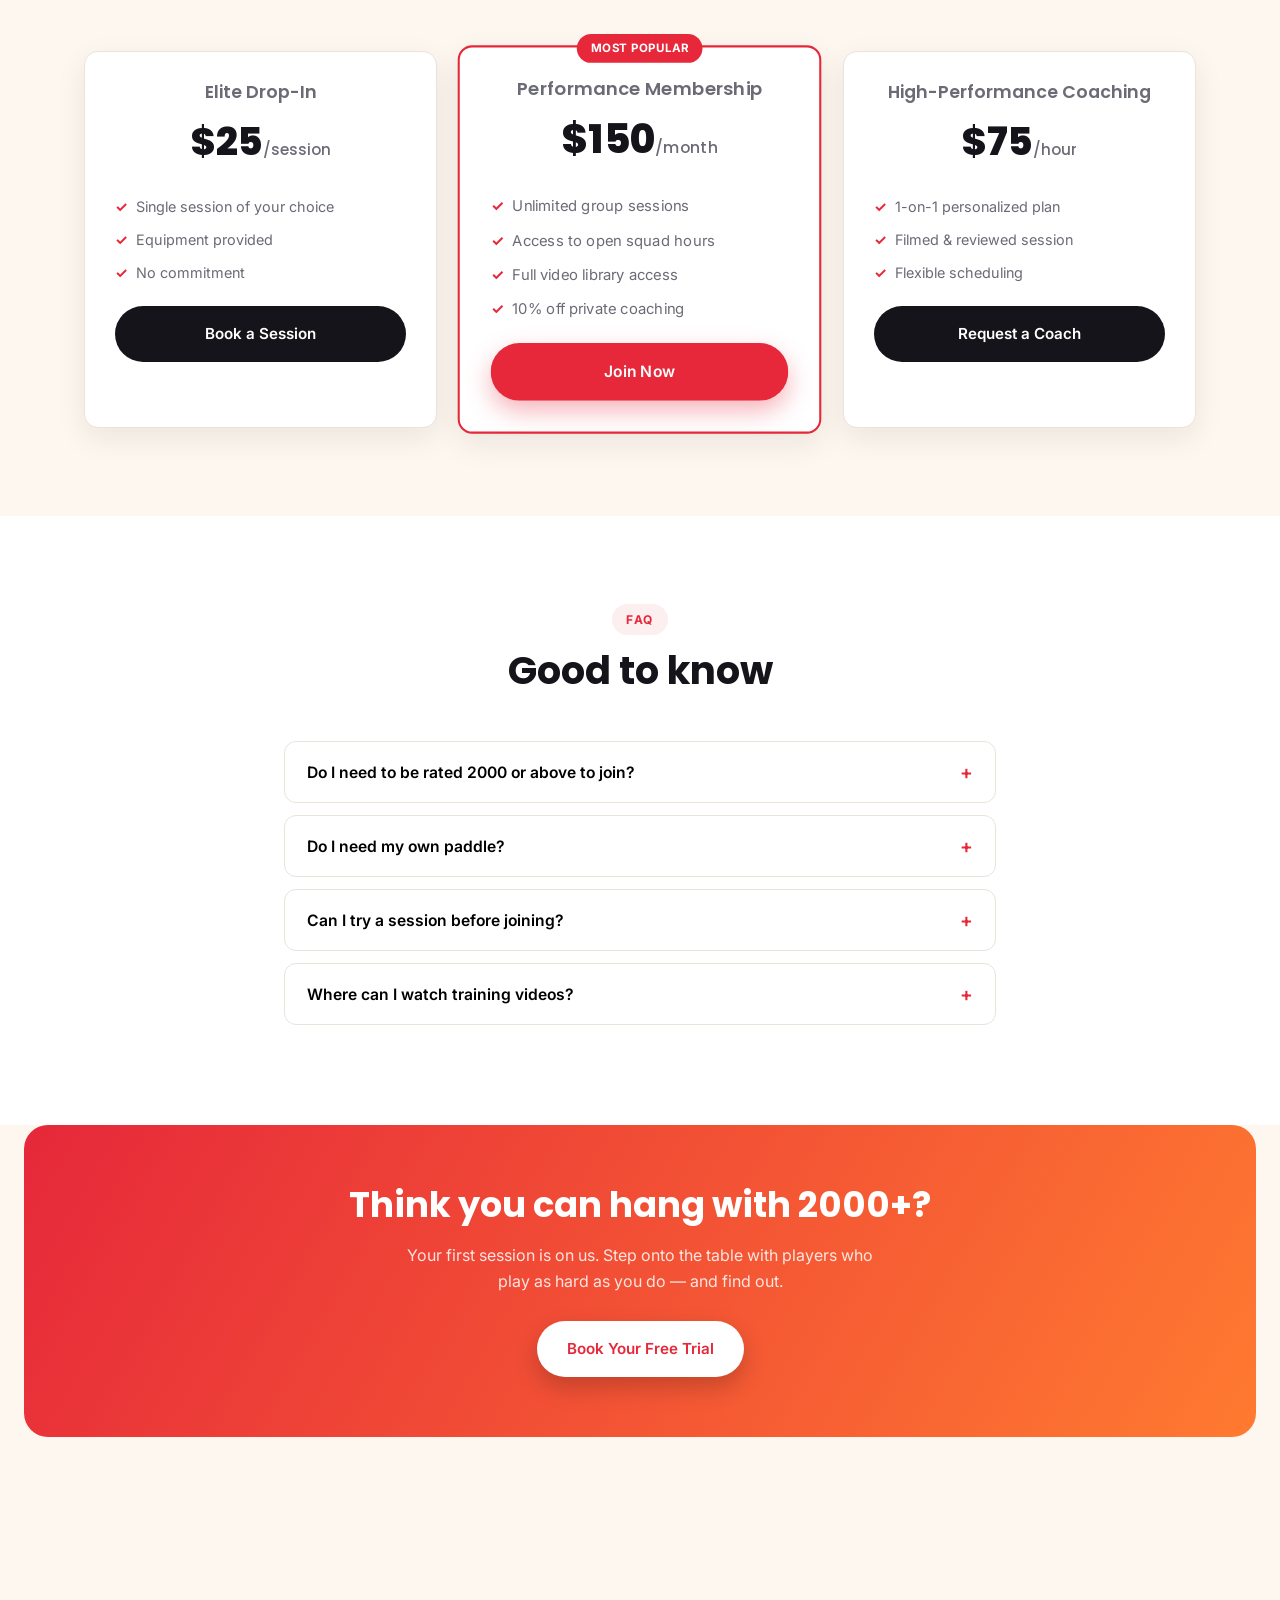
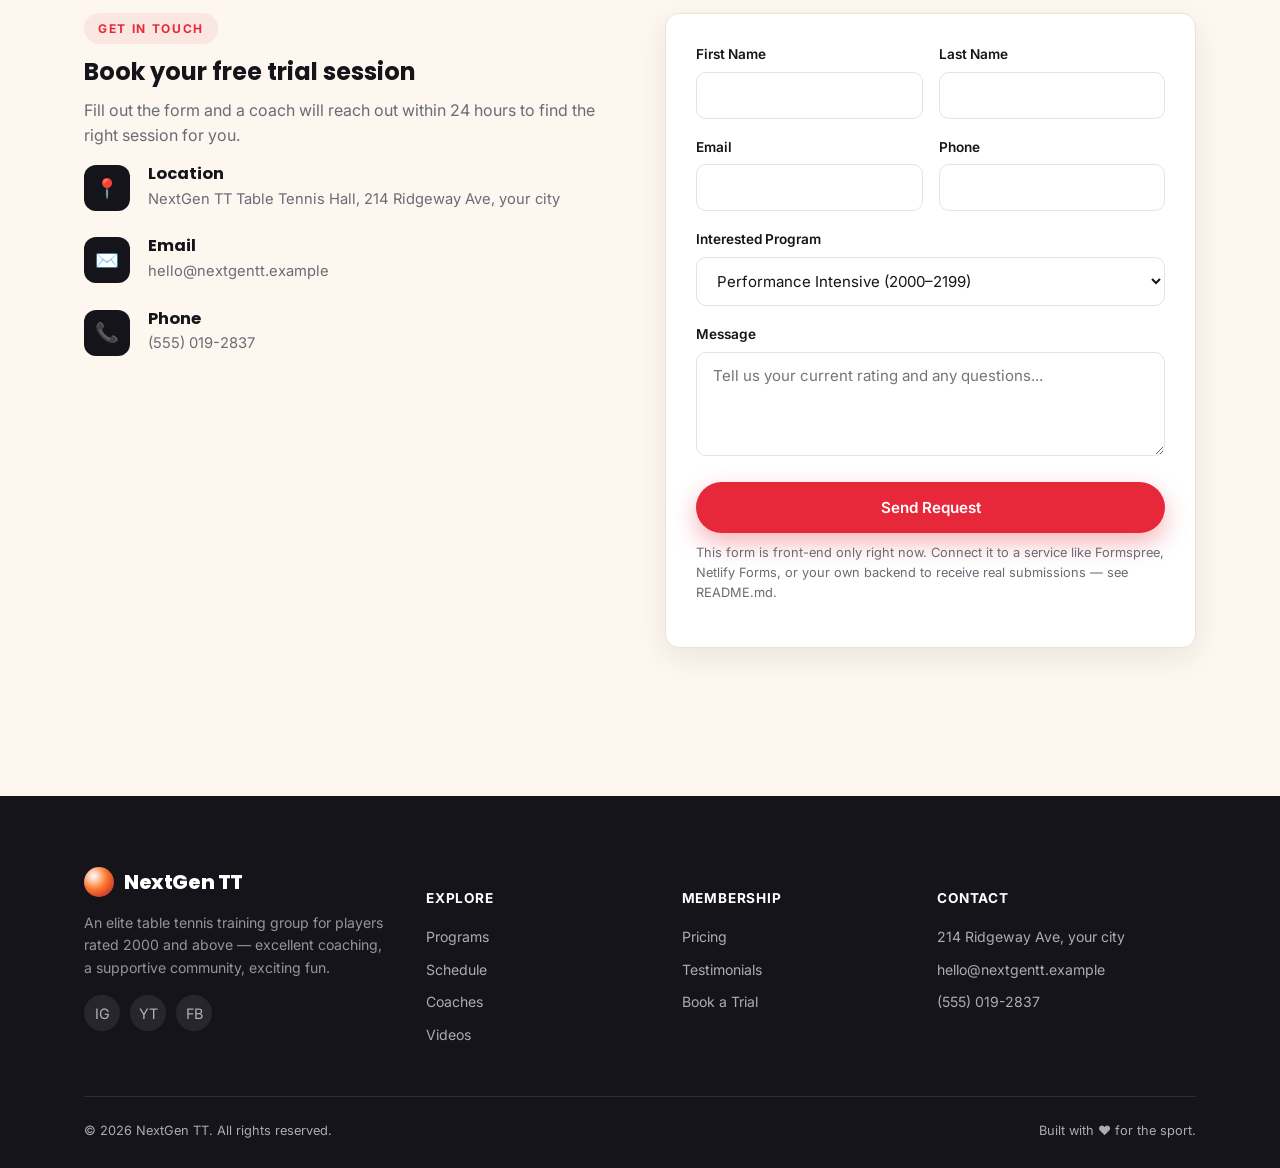
==== commit 3803dae3: "Merge head coach bio into one line Co-Authored-By: Claude Sonnet 5 <noreply@anthropic.com> Claude-Se" ====
--- a/index.html
+++ b/index.html
@@ -272,7 +272,7 @@
         <div class="coach-photo">TW</div>
         <h3>Tao Wenzhang</h3>
         <span class="coach-role">Head Coach · Master Class</span>
-        <p>2014 US Open Singles Champion and 2015 Doubles Champion. Former USA National Team Head Coach, and named USATT National Coach of the Year in 2020.</p>
+        <p>2014 US Open Singles Champion, 2015 Doubles Champion, and 2020 USATT National Coach of the Year — forged in China's brutally competitive circuit, the deepest talent pool in the sport.</p>
       </div>
       <div class="coach-card">
         <div class="coach-photo">MR</div>
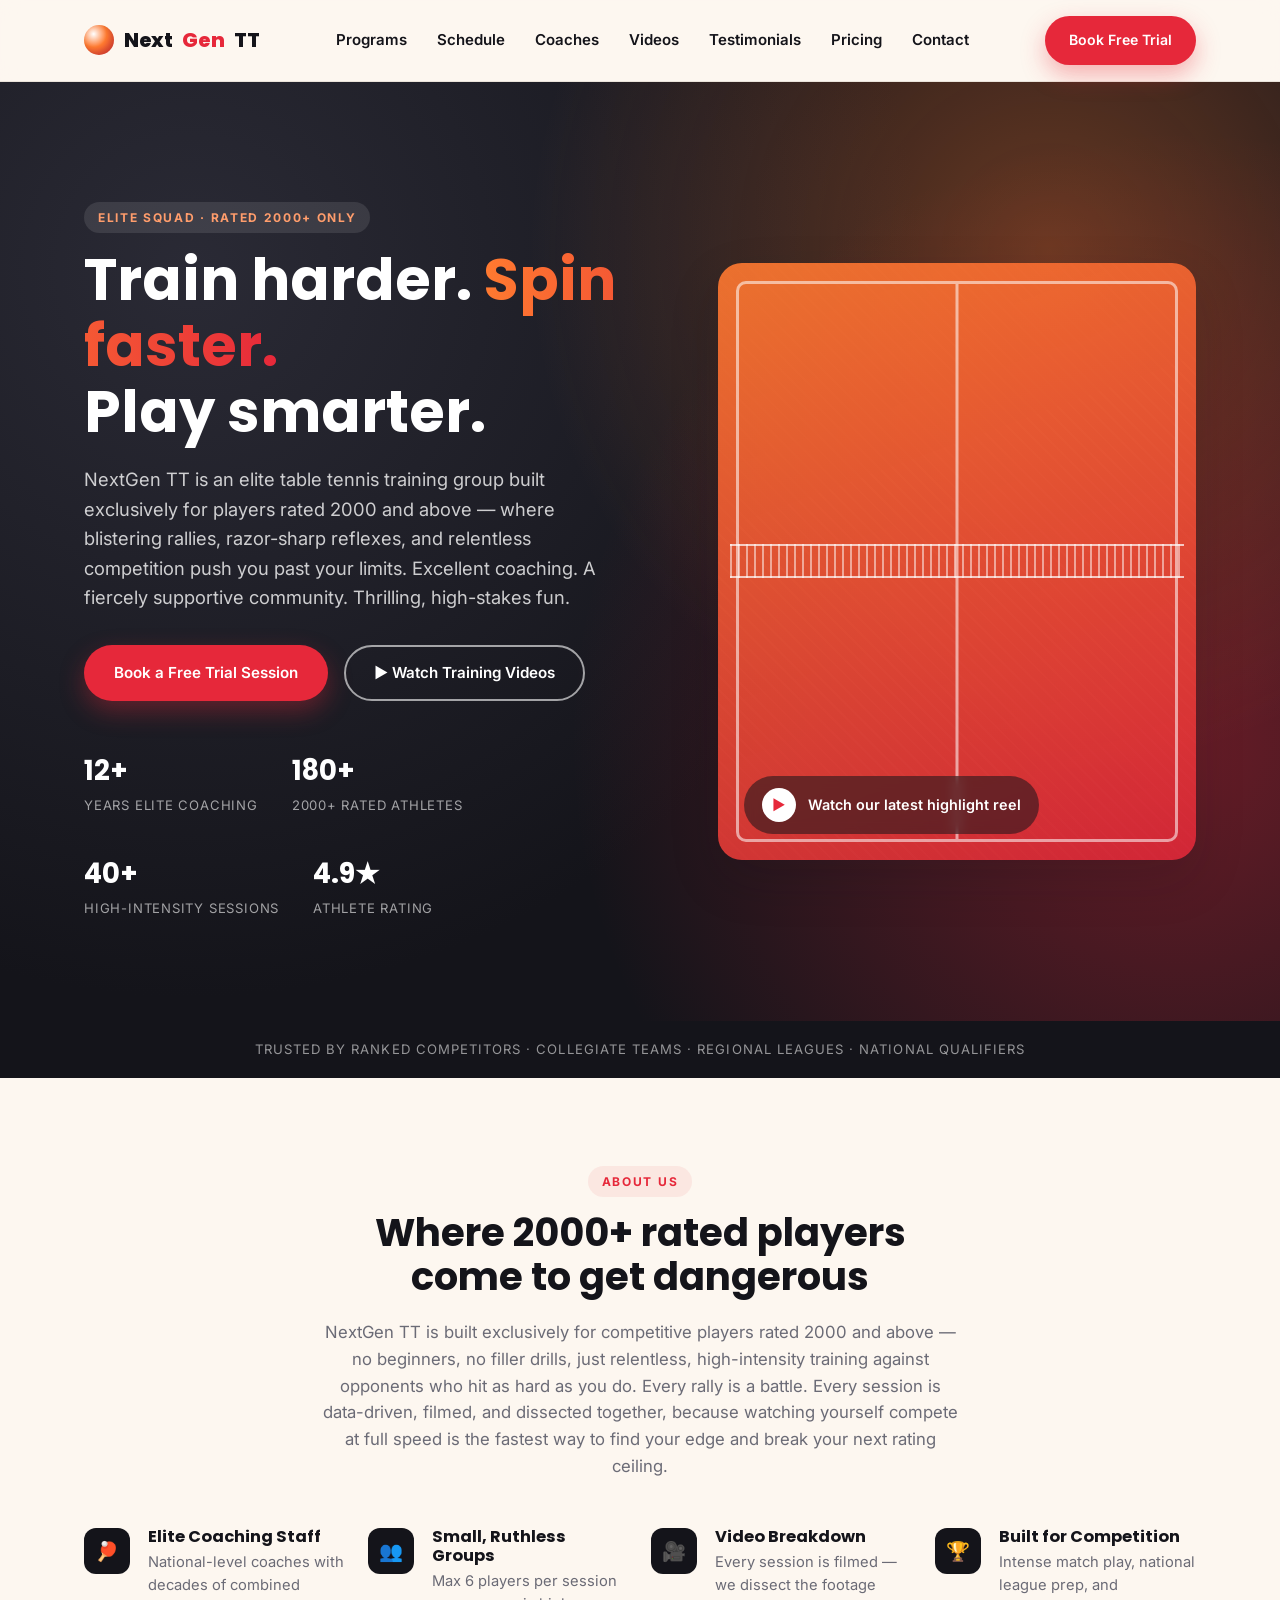
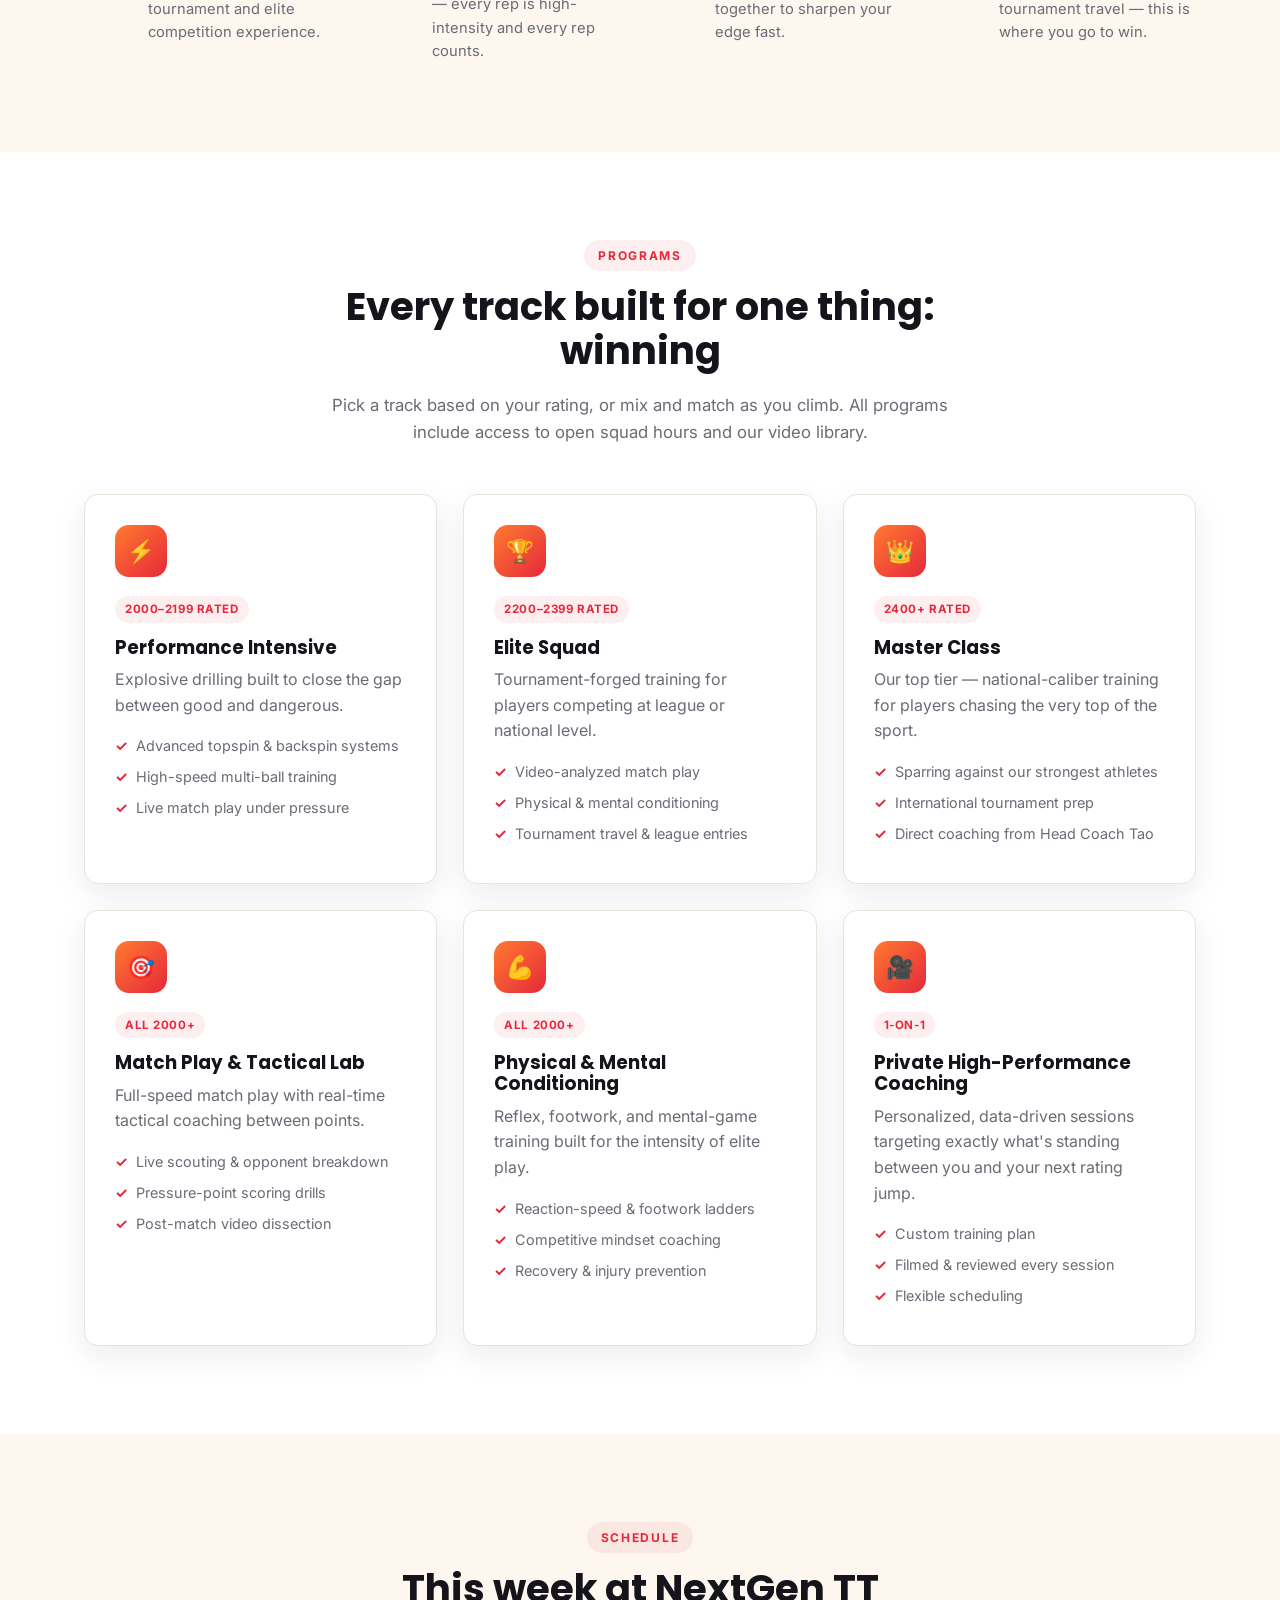
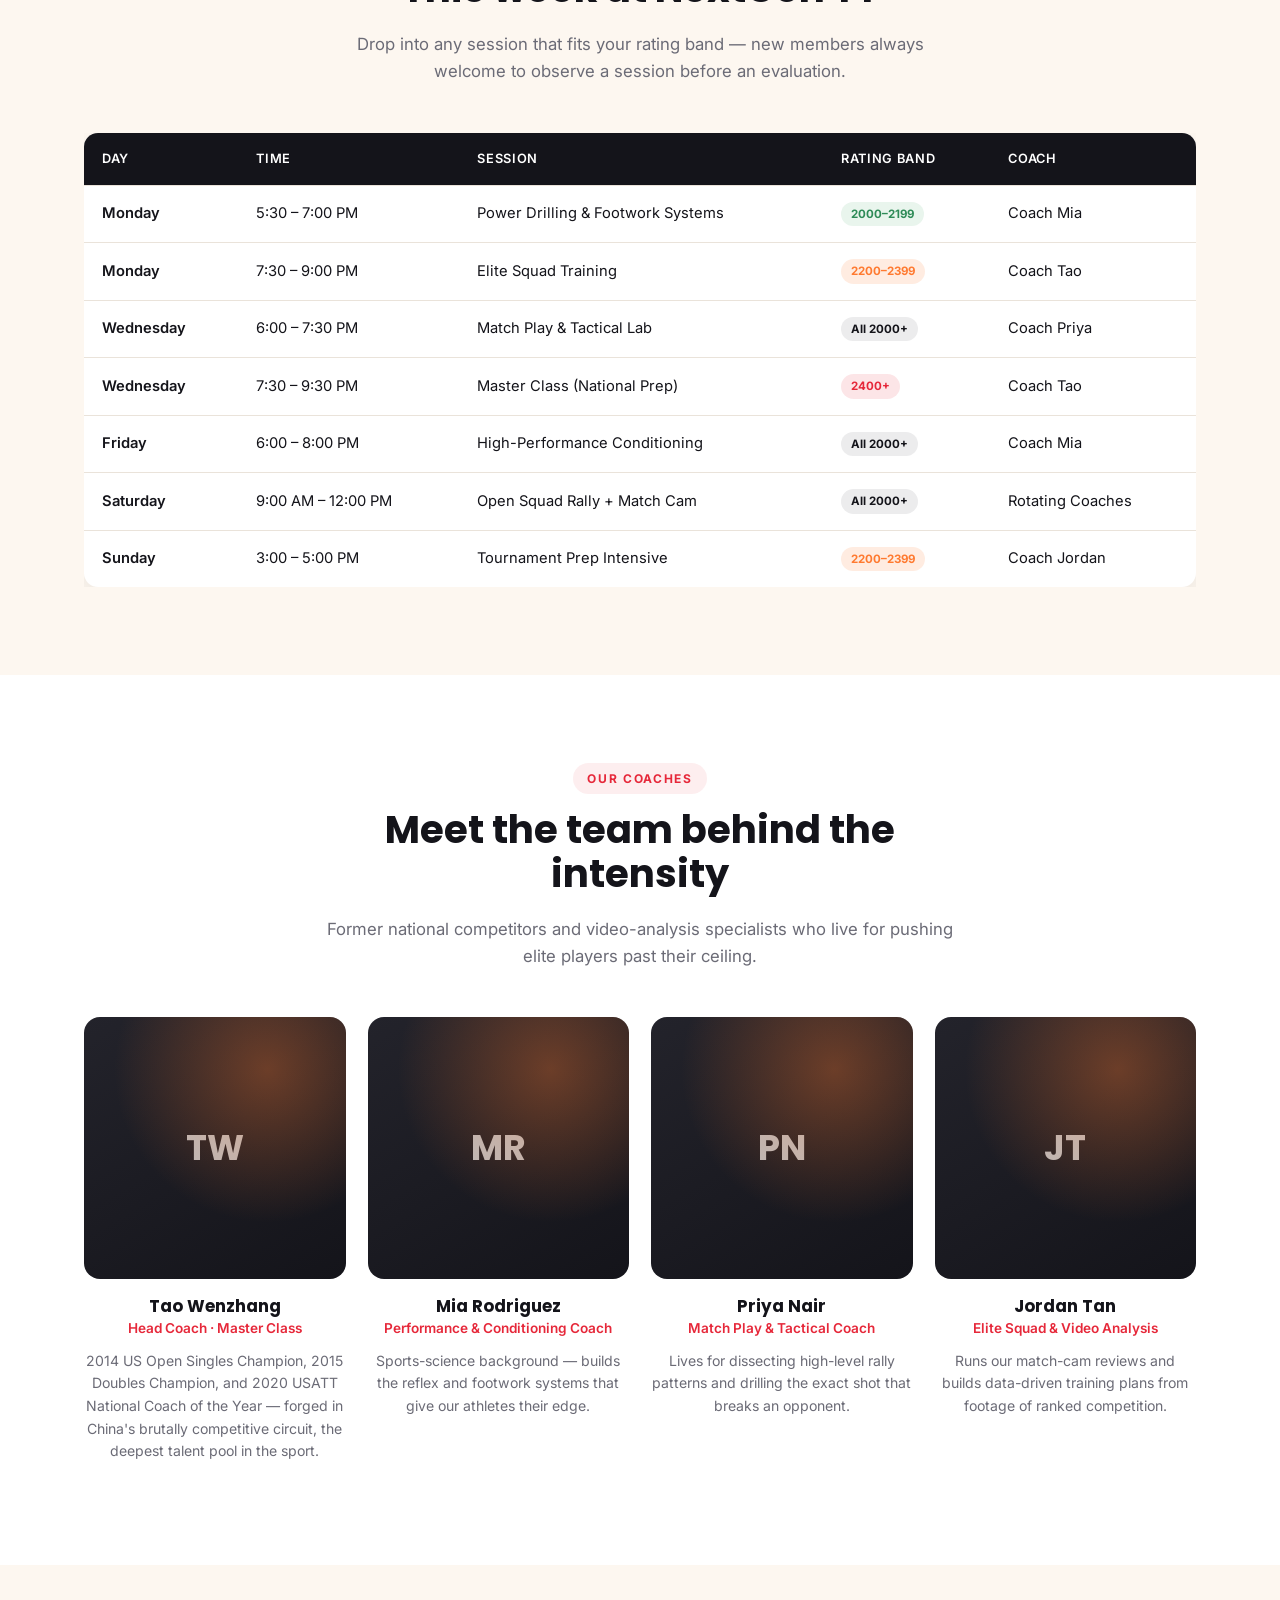
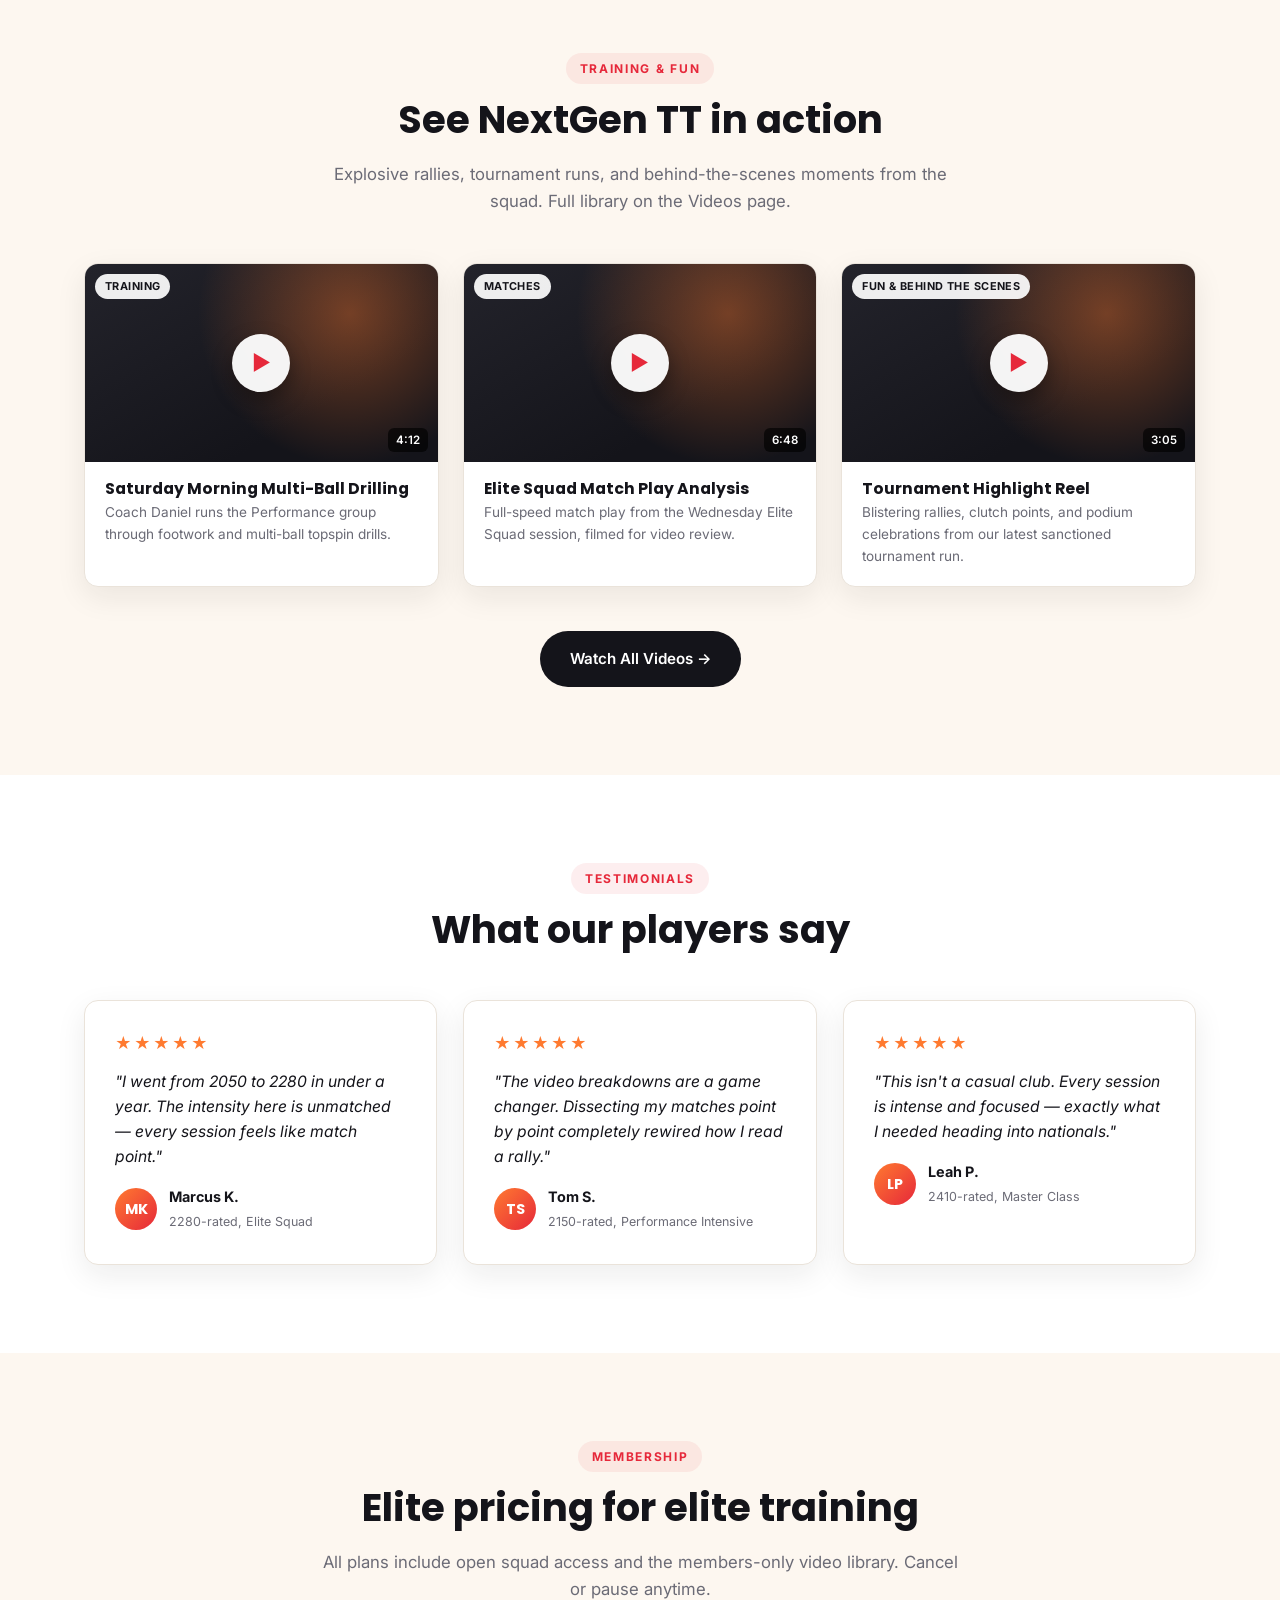
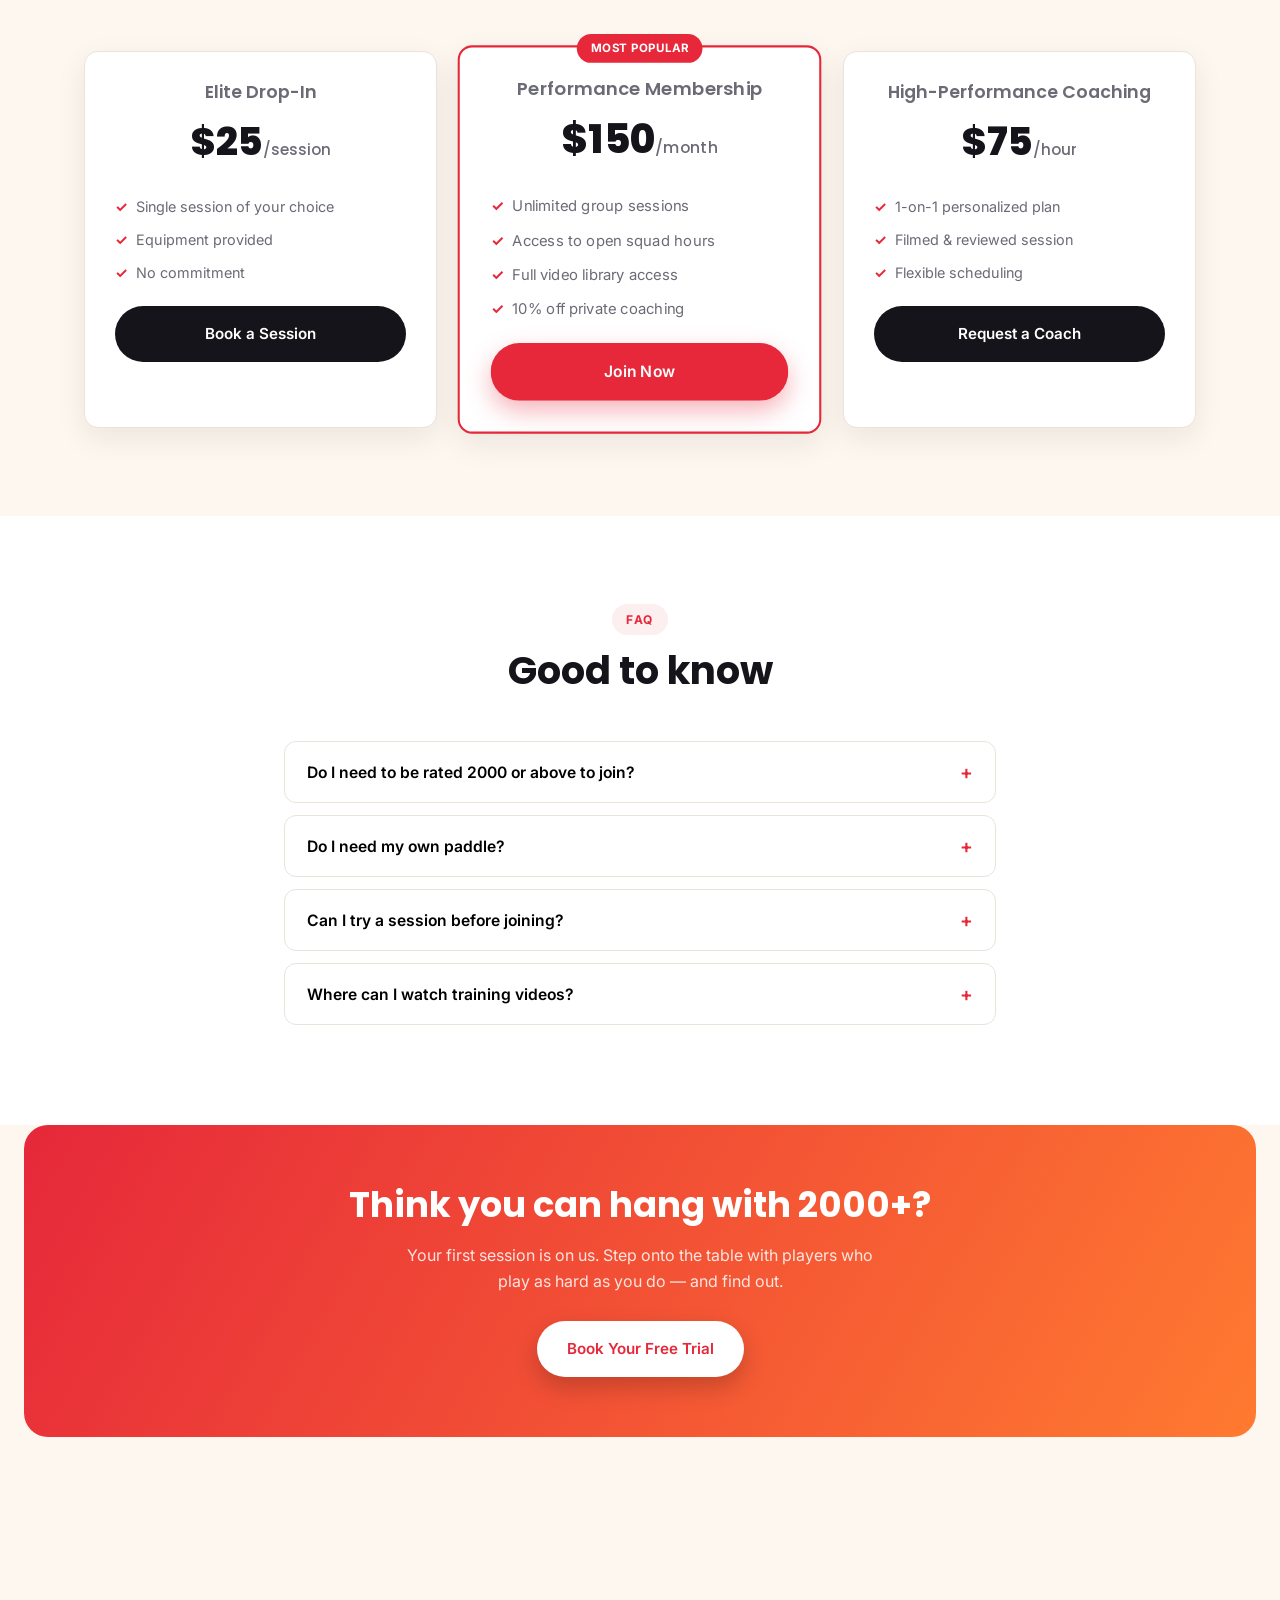
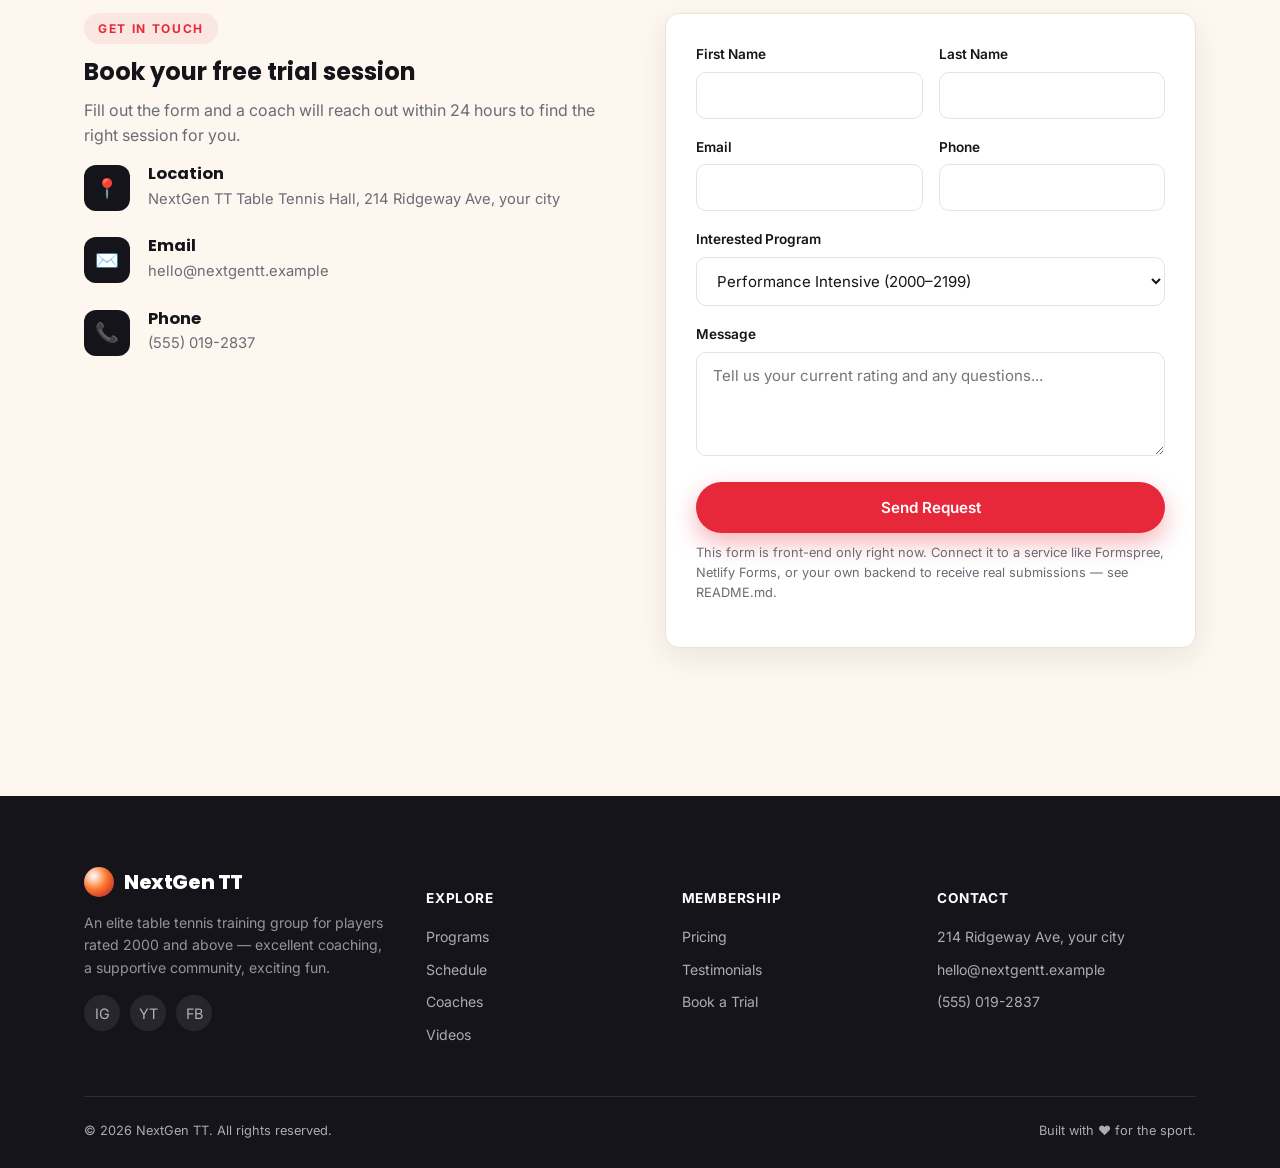
==== commit 41e13e1c: "Revert hero headline to original wording Co-Authored-By: Claude Sonnet 5 <noreply@anthropic.com> Cla" ====
--- a/index.html
+++ b/index.html
@@ -39,7 +39,7 @@
   <div class="container hero-grid">
     <div>
       <span class="eyebrow" style="background:rgba(255,255,255,0.1); color:#ff9d6c;">Elite Squad · Rated 2000+ Only</span>
-      <h1>Train ruthless. <em>Compete fearless.</em><br>Rise relentless.</h1>
+      <h1>Train harder. <em>Spin faster.</em><br>Play smarter.</h1>
       <p class="lead">NextGen TT is an elite table tennis training group built exclusively for players rated 2000 and above — where blistering rallies, razor-sharp reflexes, and relentless competition push you past your limits. Excellent coaching. A fiercely supportive community. Thrilling, high-stakes fun.</p>
       <div class="hero-actions">
         <a href="#contact" class="btn btn-primary">Book a Free Trial Session</a>
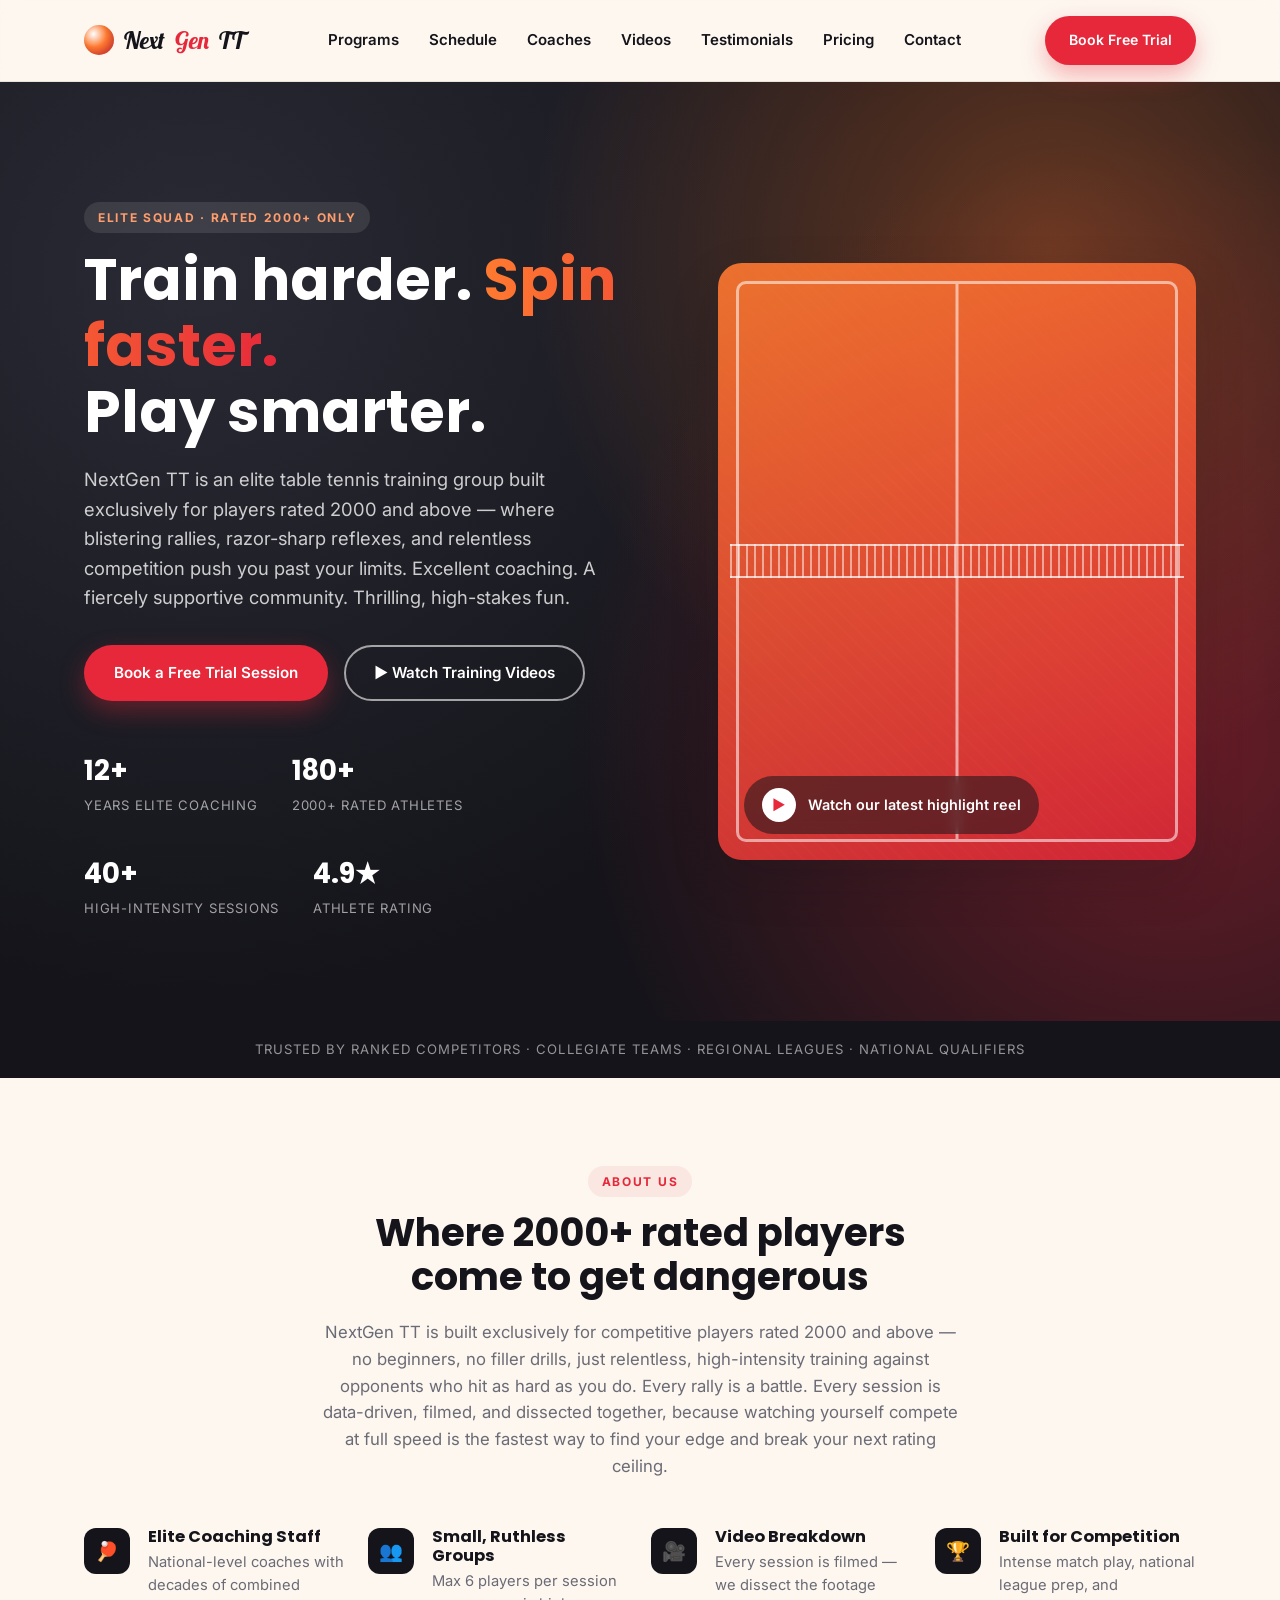
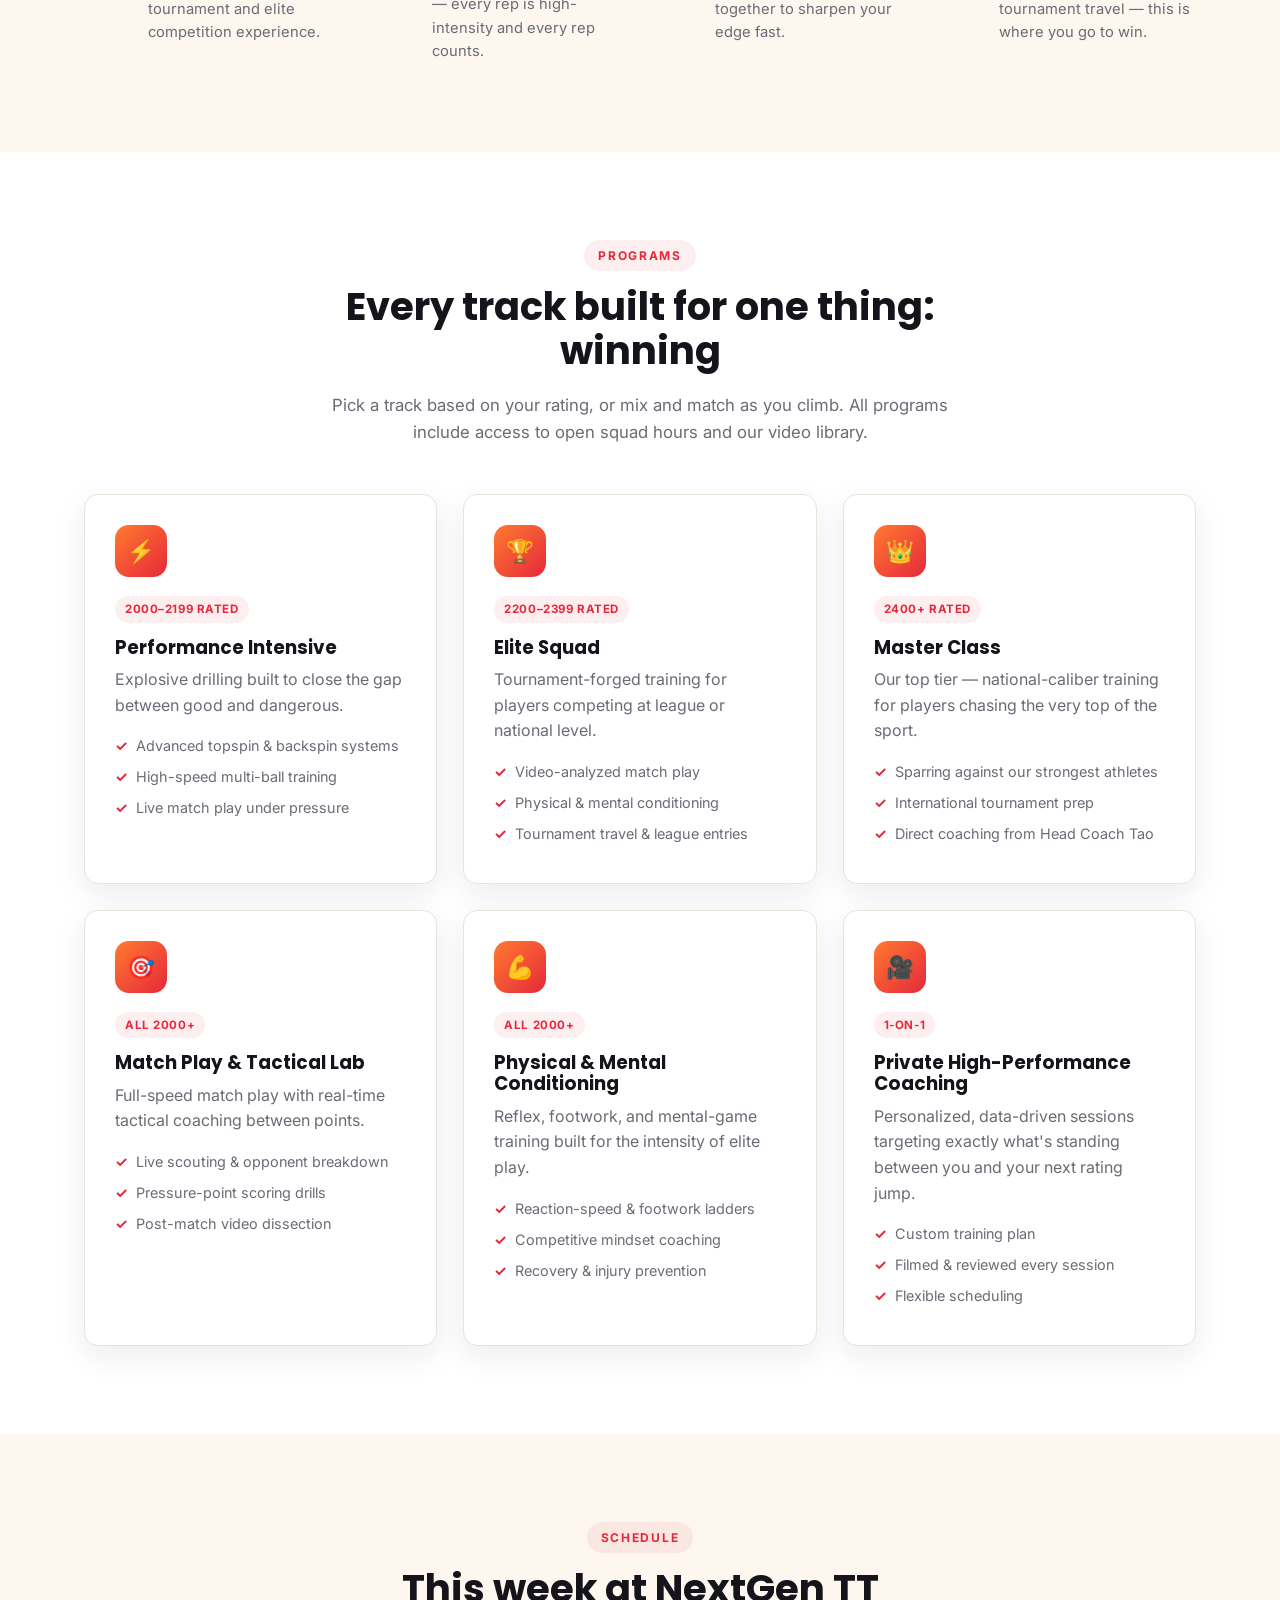
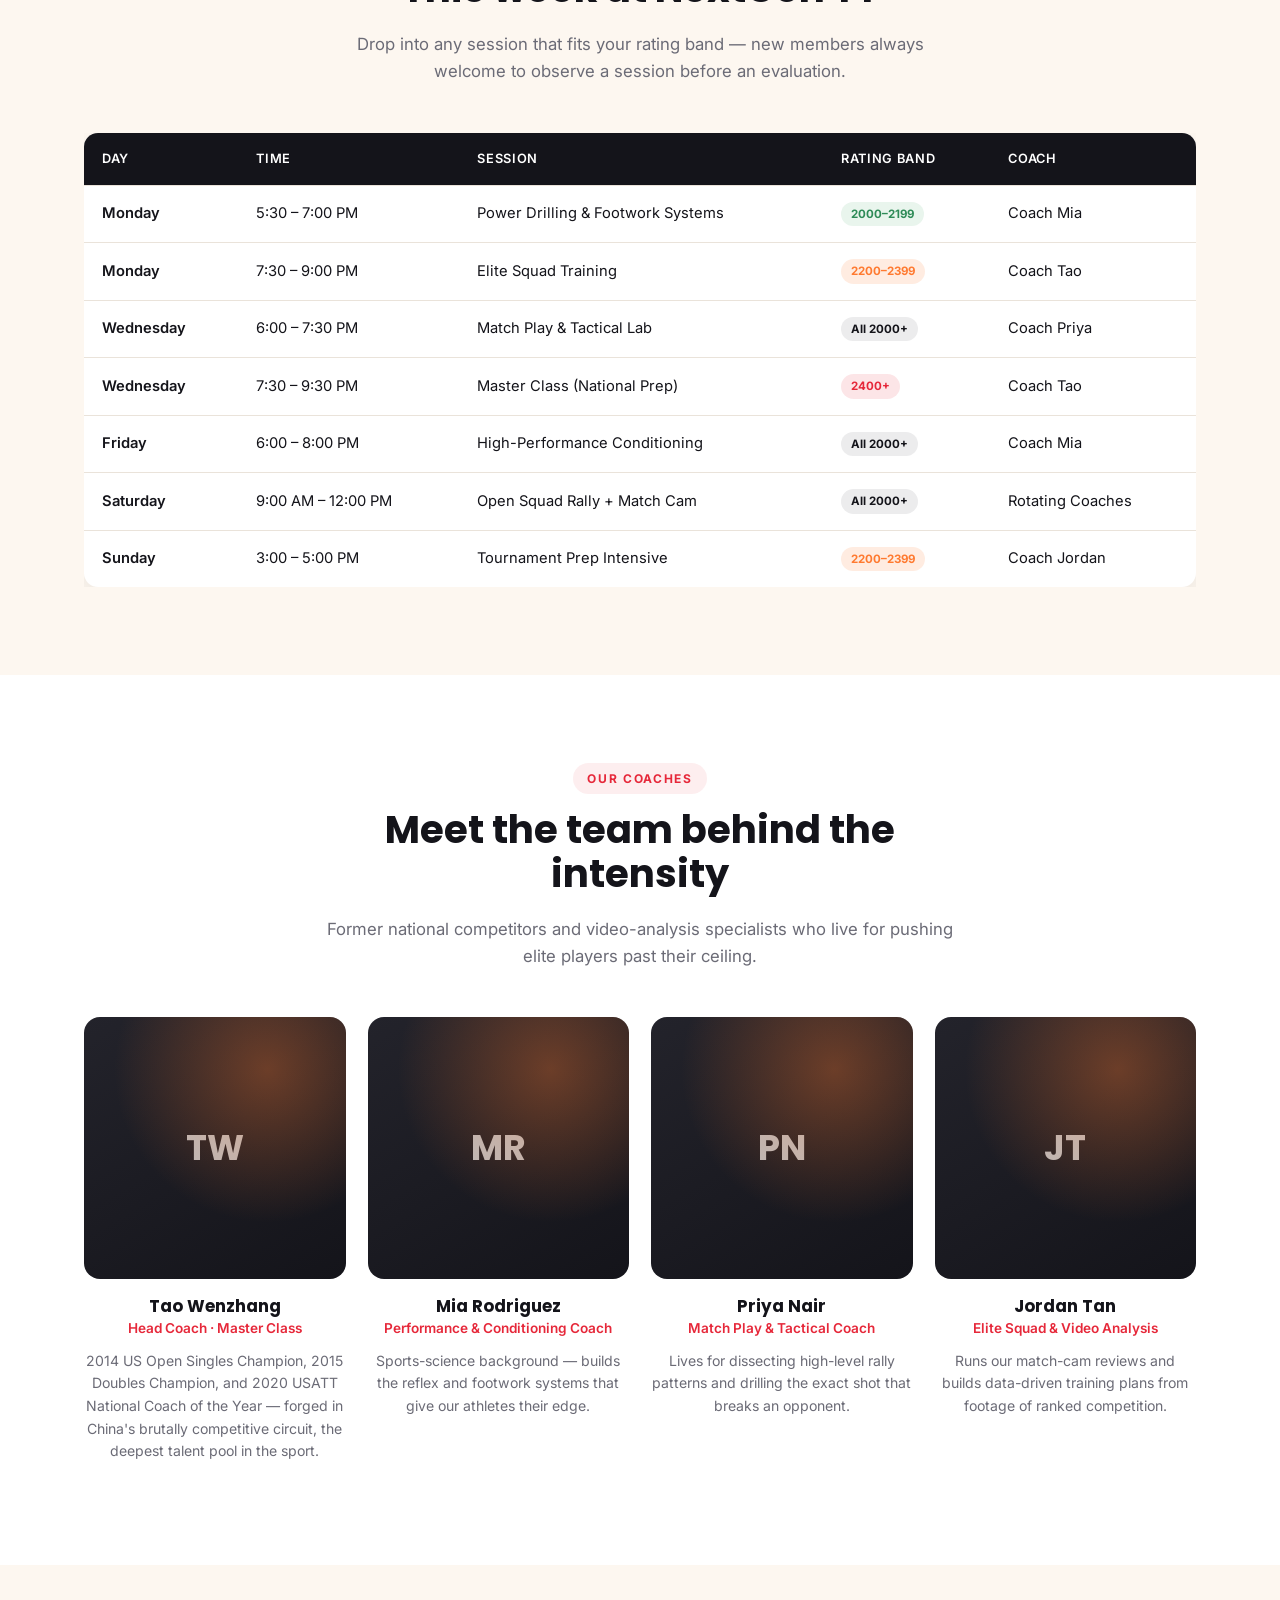
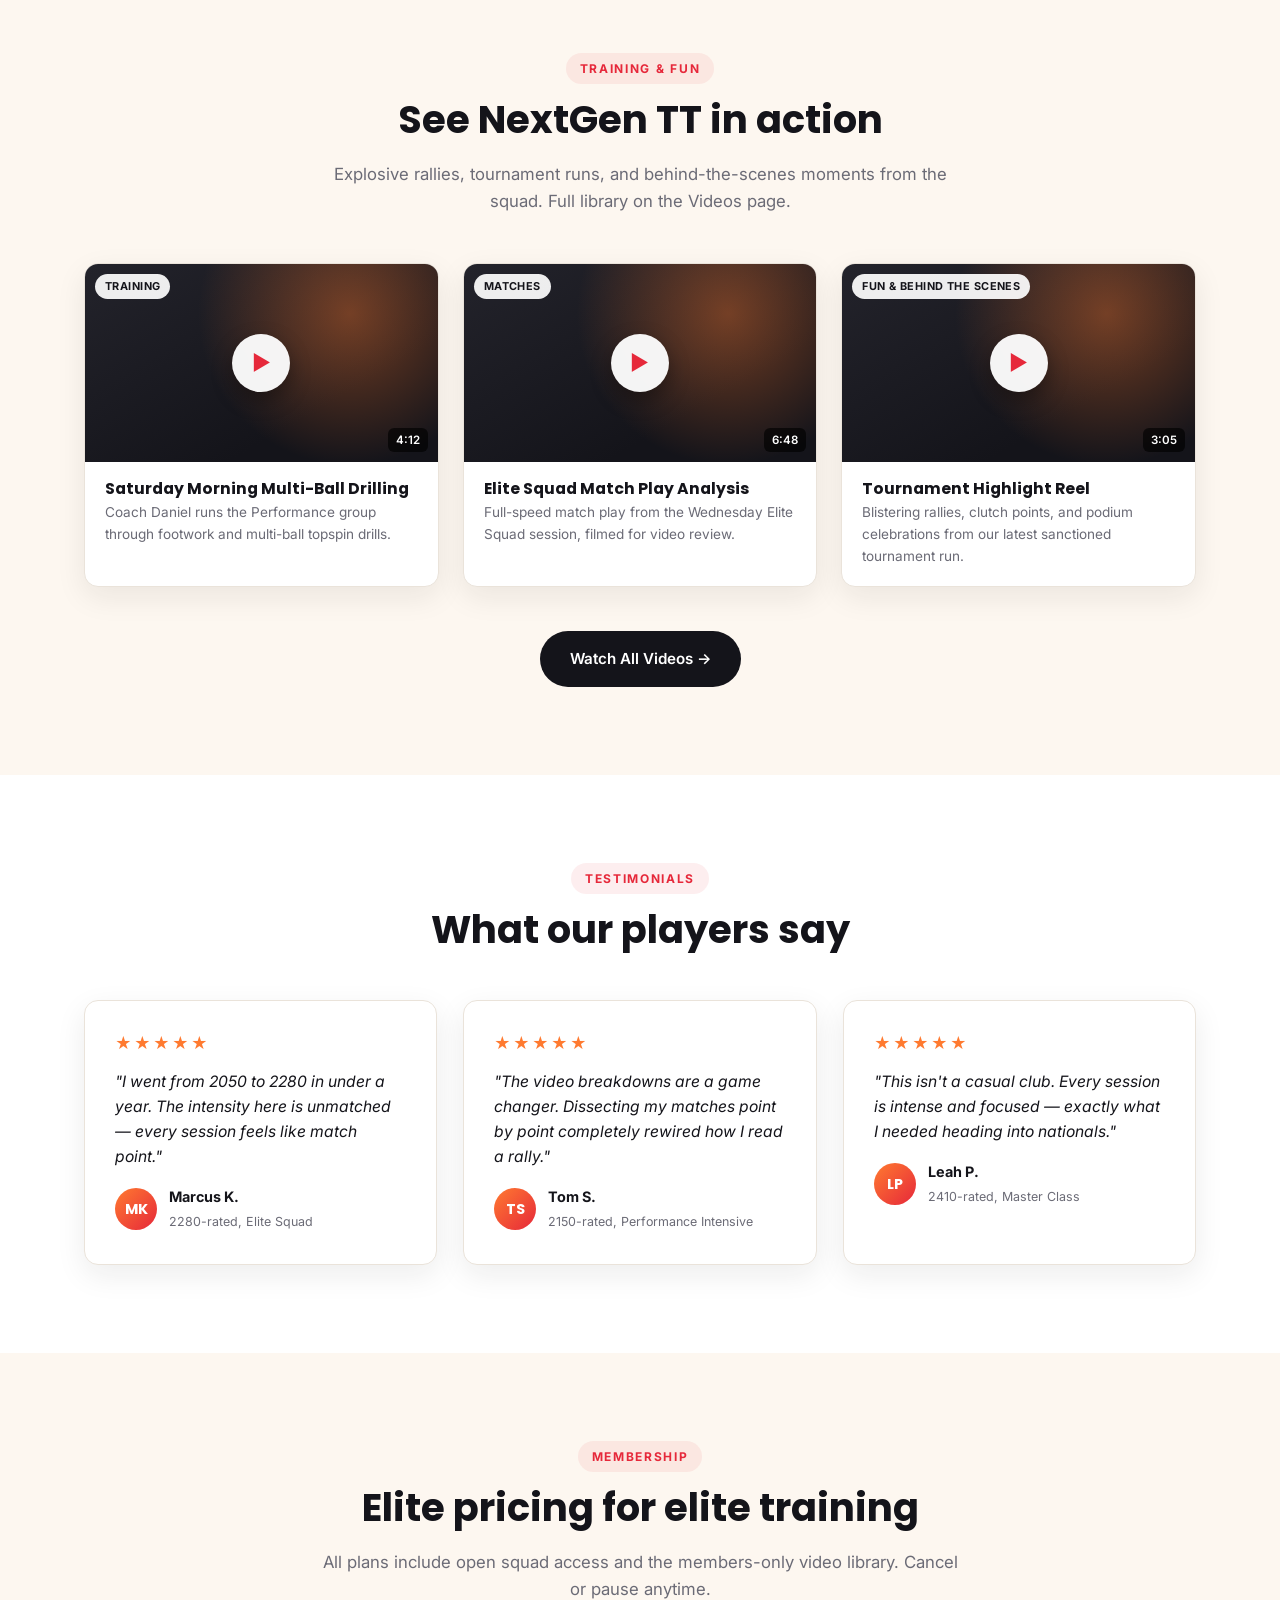
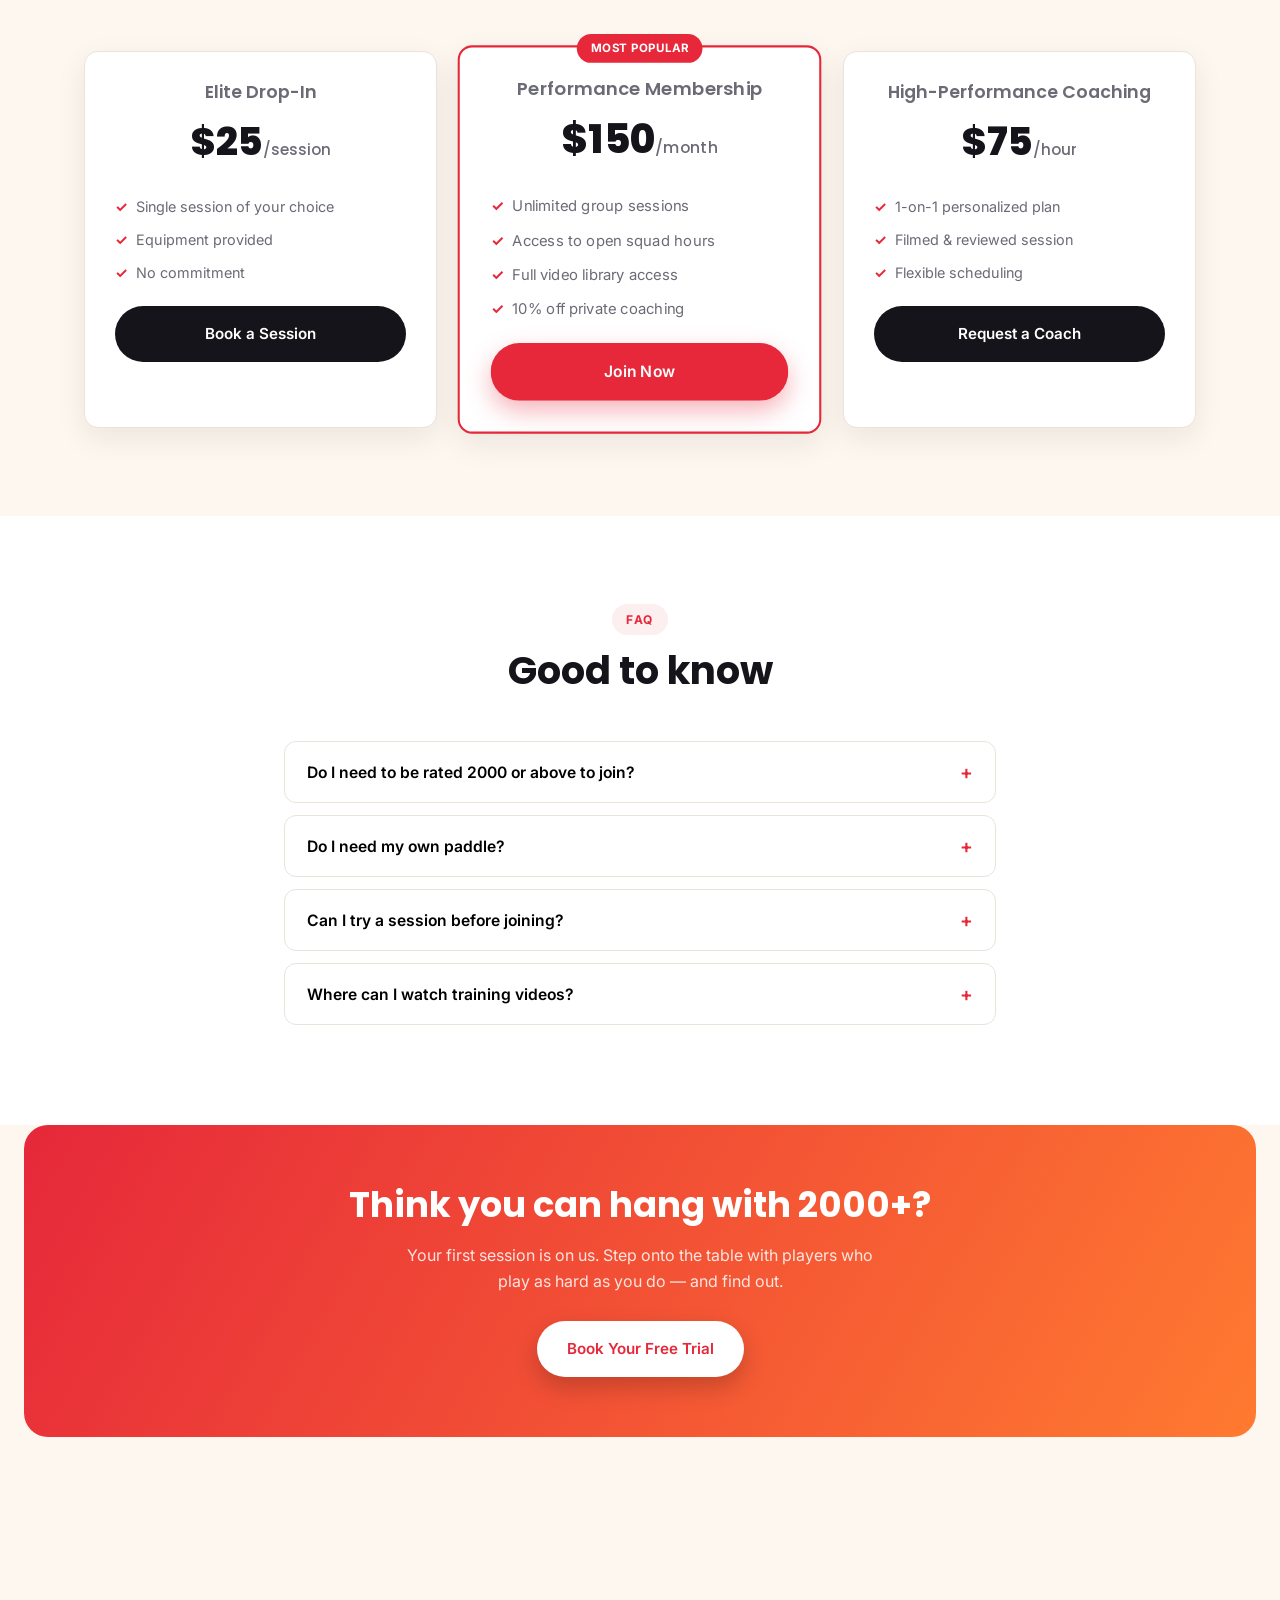
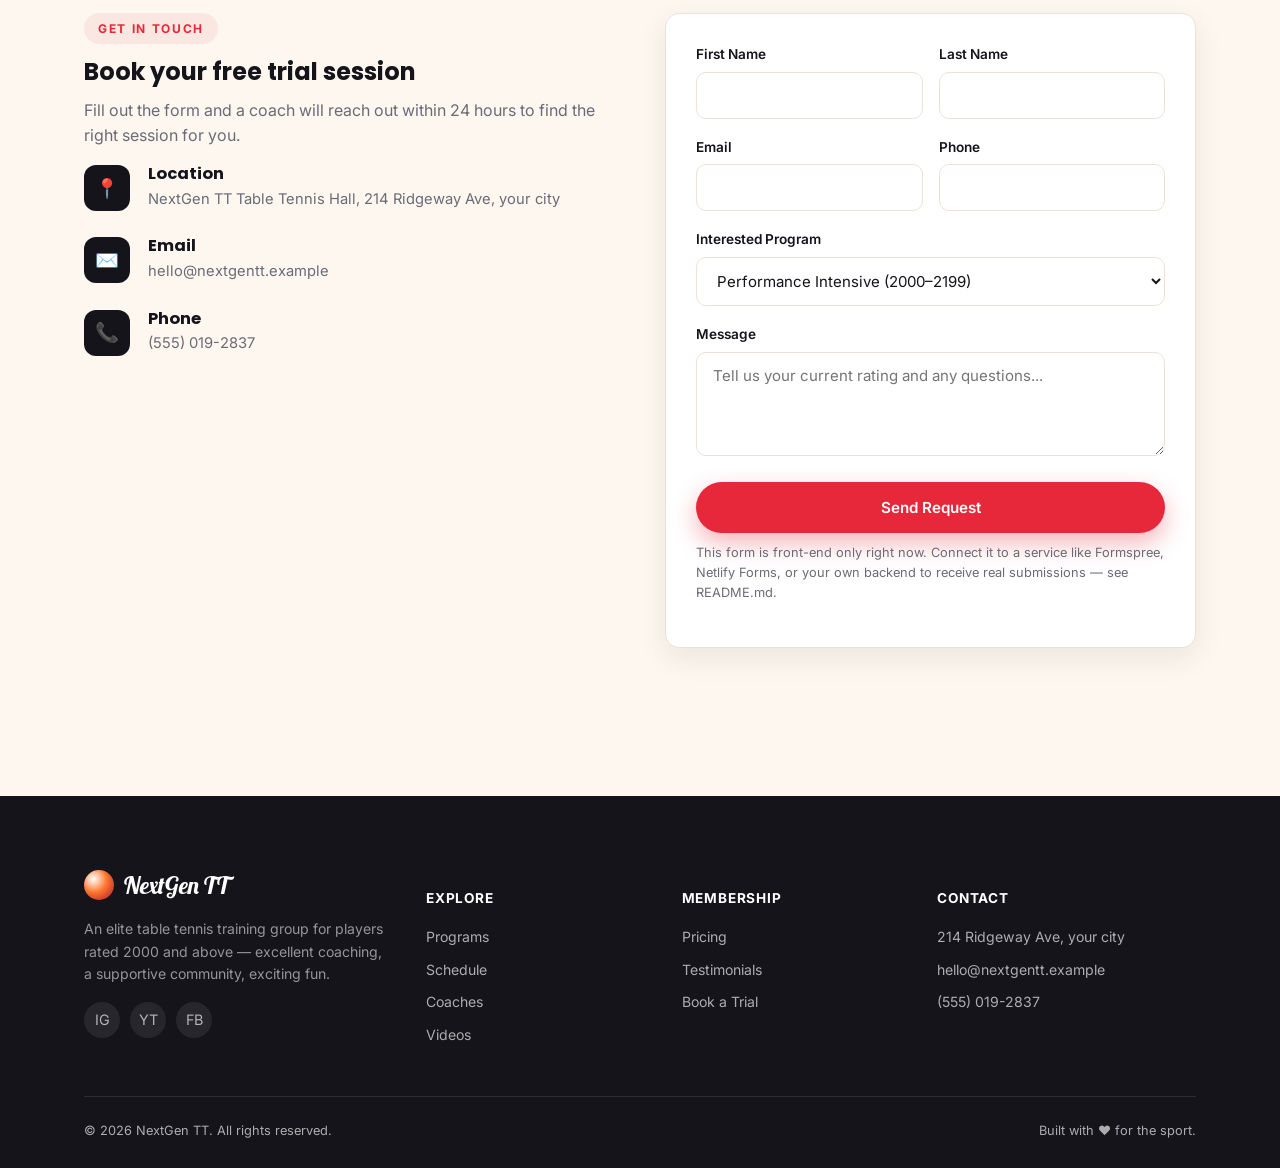
==== commit 0834deb7: "Use Lobster font for the NextGen TT logo Co-Authored-By: Claude Sonnet 5 <noreply@anthropic.com> Cla" ====
--- a/index.html
+++ b/index.html
@@ -7,7 +7,7 @@
 <meta name="description" content="NextGen TT is an elite table tennis training group exclusively for players rated 2000 and above. High-intensity coaching, tournament prep, and a fiercely supportive community. Watch highlights and book a free trial session.">
 <link rel="icon" href="data:image/svg+xml,<svg xmlns=%22http://www.w3.org/2000/svg%22 viewBox=%220 0 100 100%22><circle cx=%2250%22 cy=%2250%22 r=%2245%22 fill=%22%23e6283a%22/></svg>">
 <link rel="preconnect" href="https://fonts.googleapis.com">
-<link href="https://fonts.googleapis.com/css2?family=Inter:wght@400;500;600;700&family=Poppins:wght@600;700;800&display=swap" rel="stylesheet">
+<link href="https://fonts.googleapis.com/css2?family=Inter:wght@400;500;600;700&family=Poppins:wght@600;700;800&family=Lobster&display=swap" rel="stylesheet">
 <link rel="stylesheet" href="css/style.css">
 </head>
 <body>
--- a/css/style.css
+++ b/css/style.css
@@ -143,10 +143,10 @@
   display: flex;
   align-items: center;
   gap: 10px;
-  font-family: 'Poppins', sans-serif;
-  font-weight: 800;
-  font-size: 1.25rem;
-  letter-spacing: -0.02em;
+  font-family: 'Lobster', cursive;
+  font-weight: 400;
+  font-size: 1.5rem;
+  letter-spacing: 0;
 }
 .brand .ball {
   width: 30px; height: 30px;
